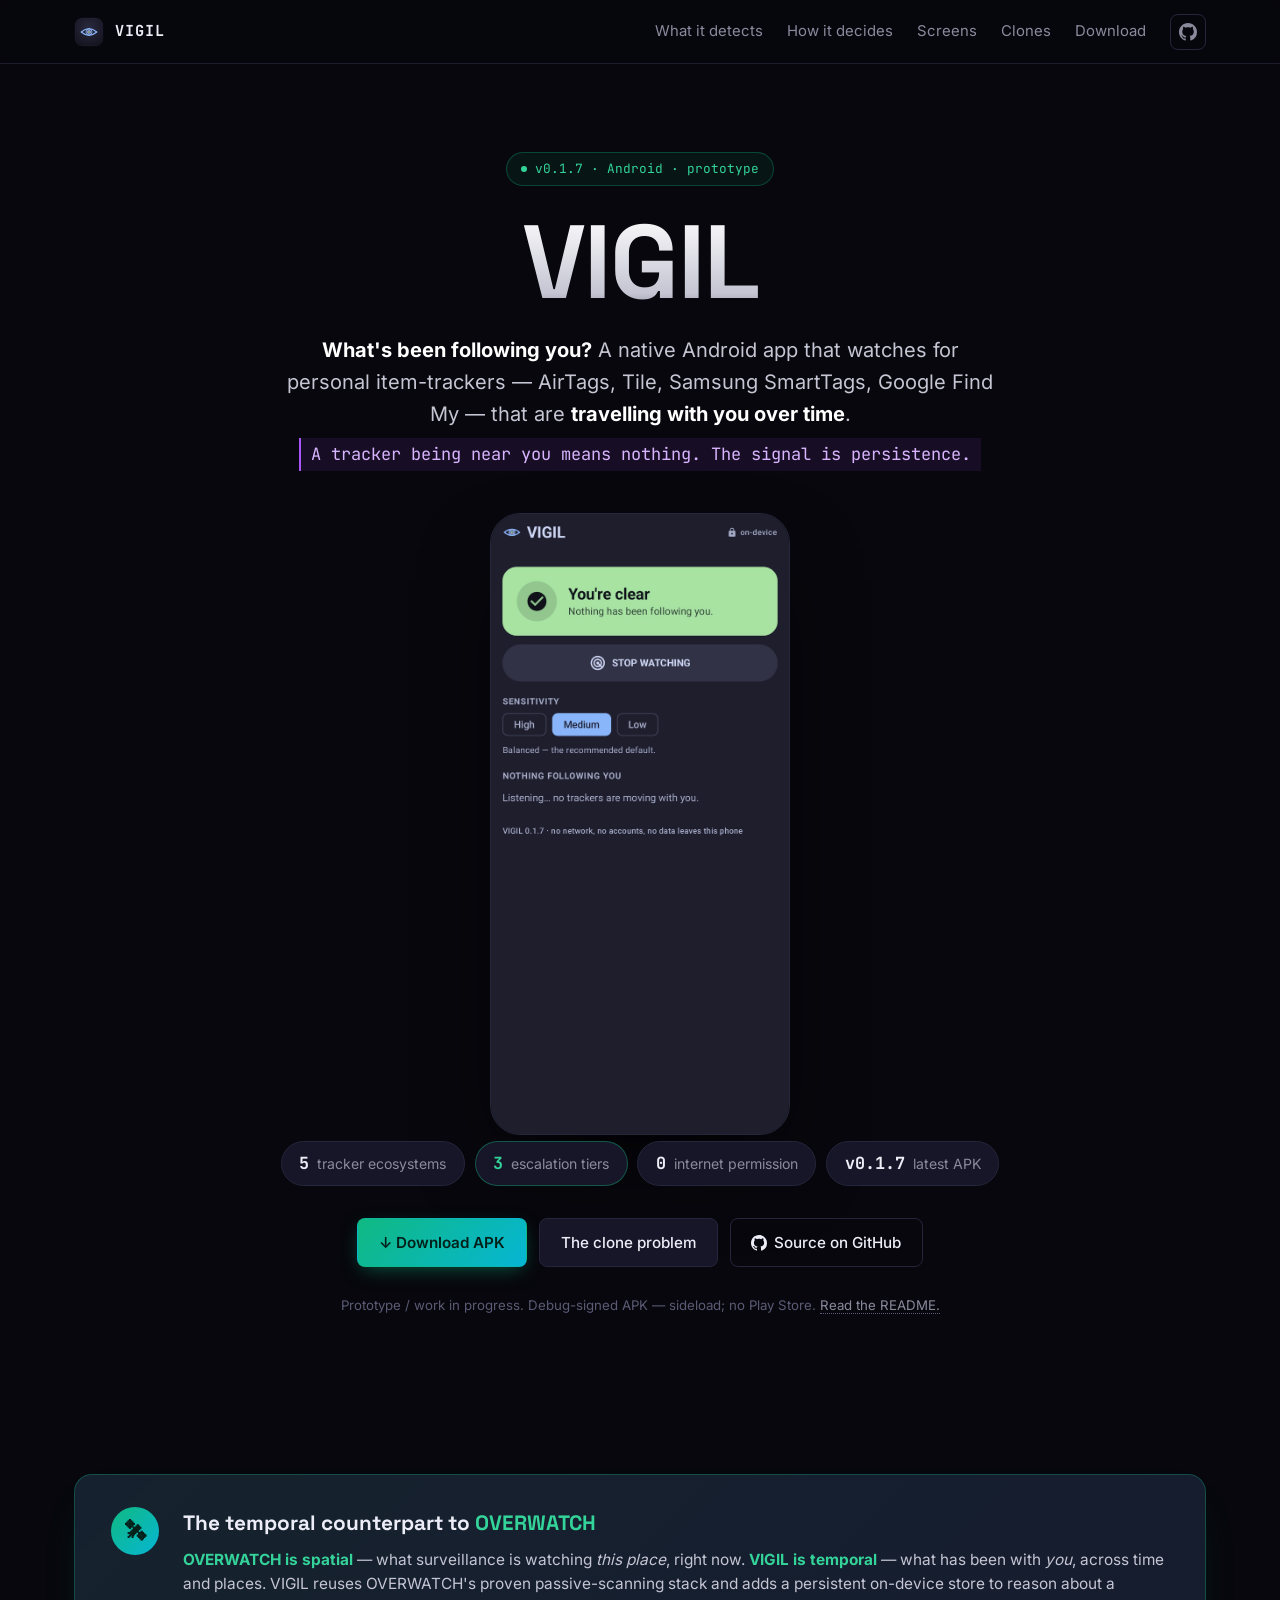
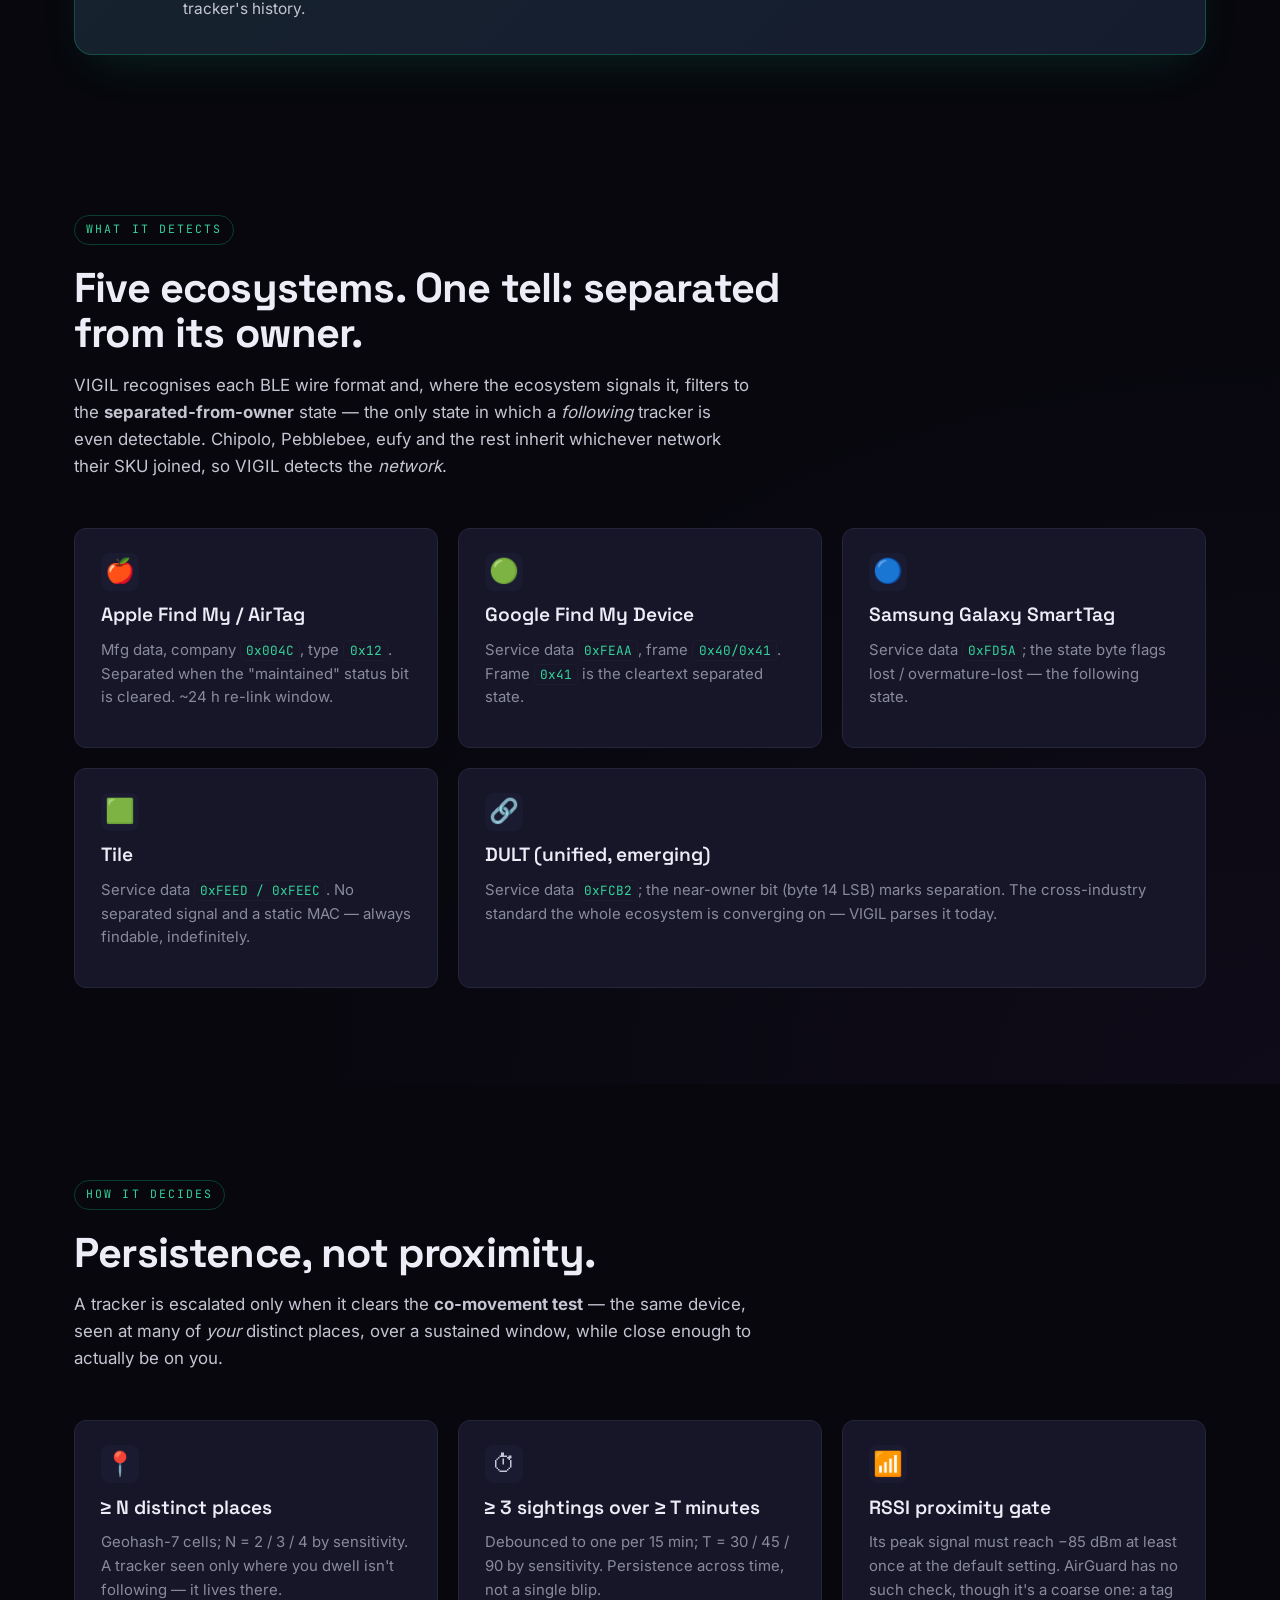
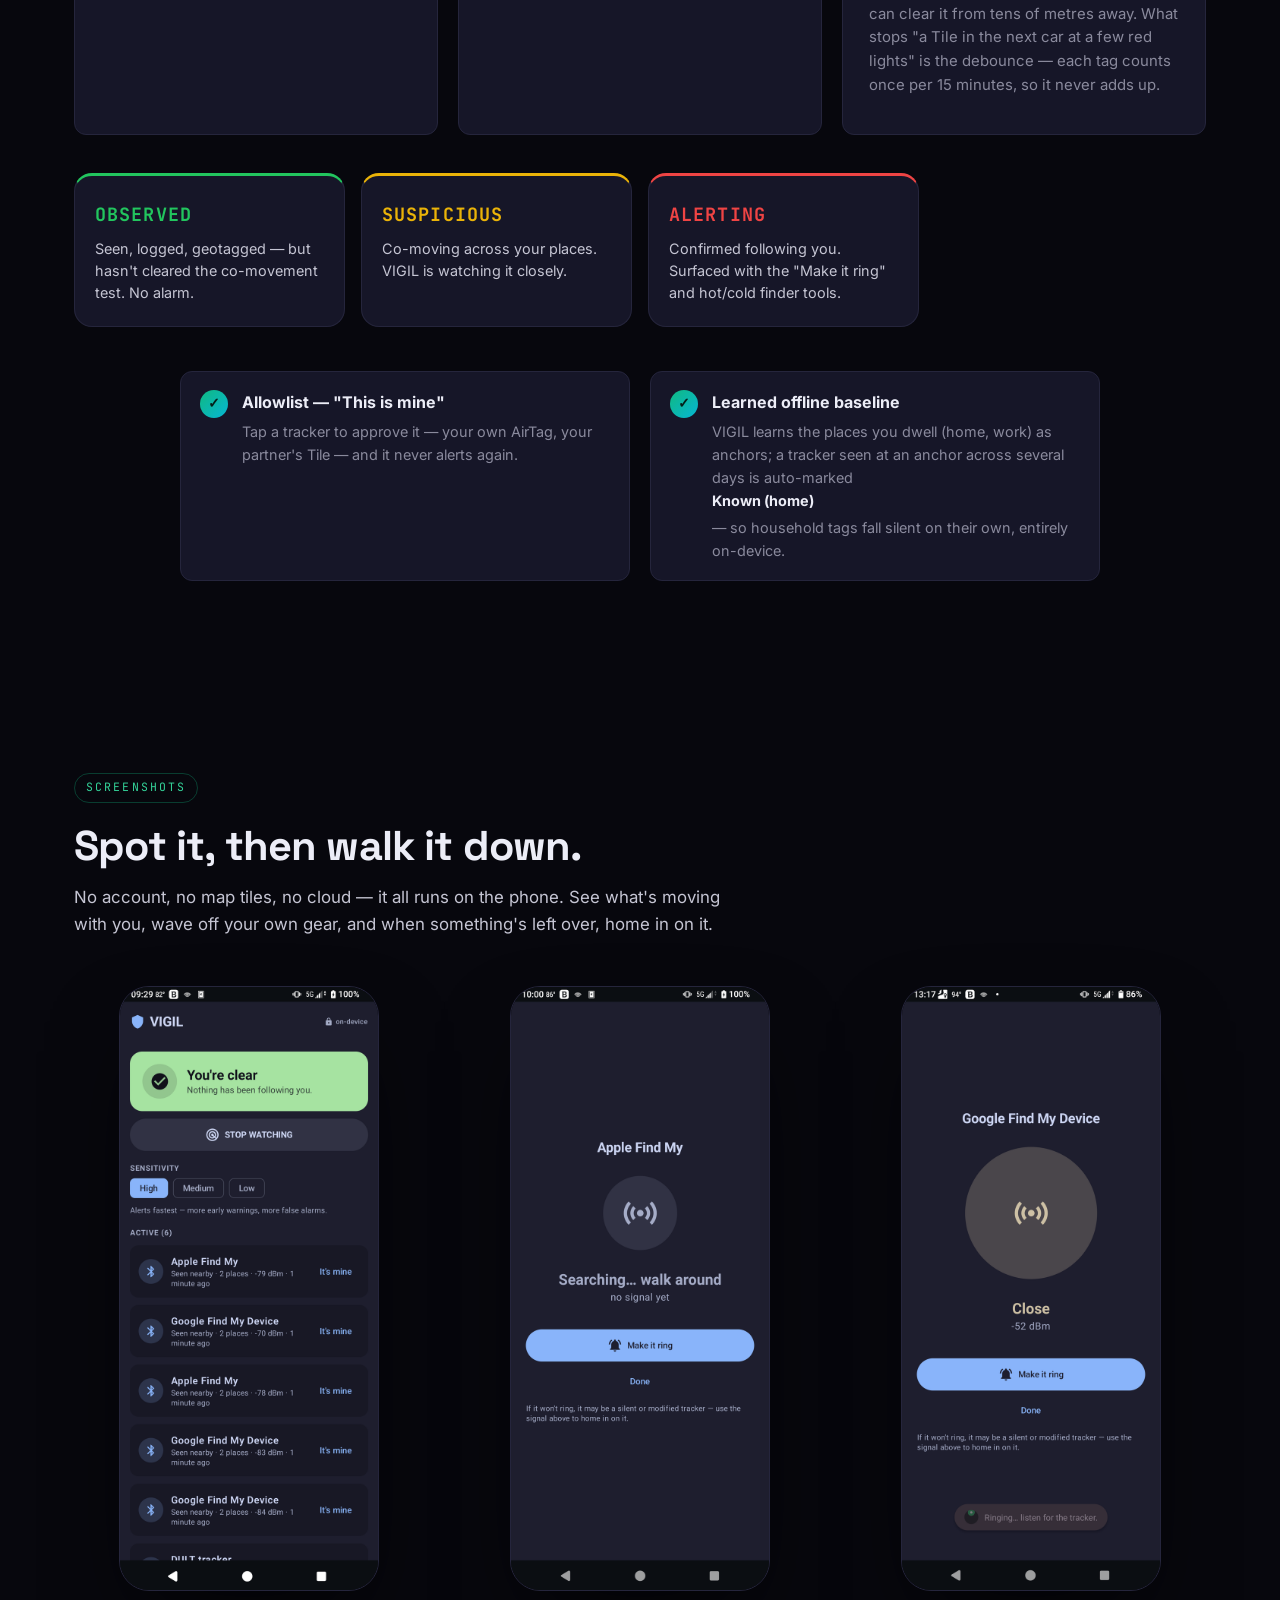
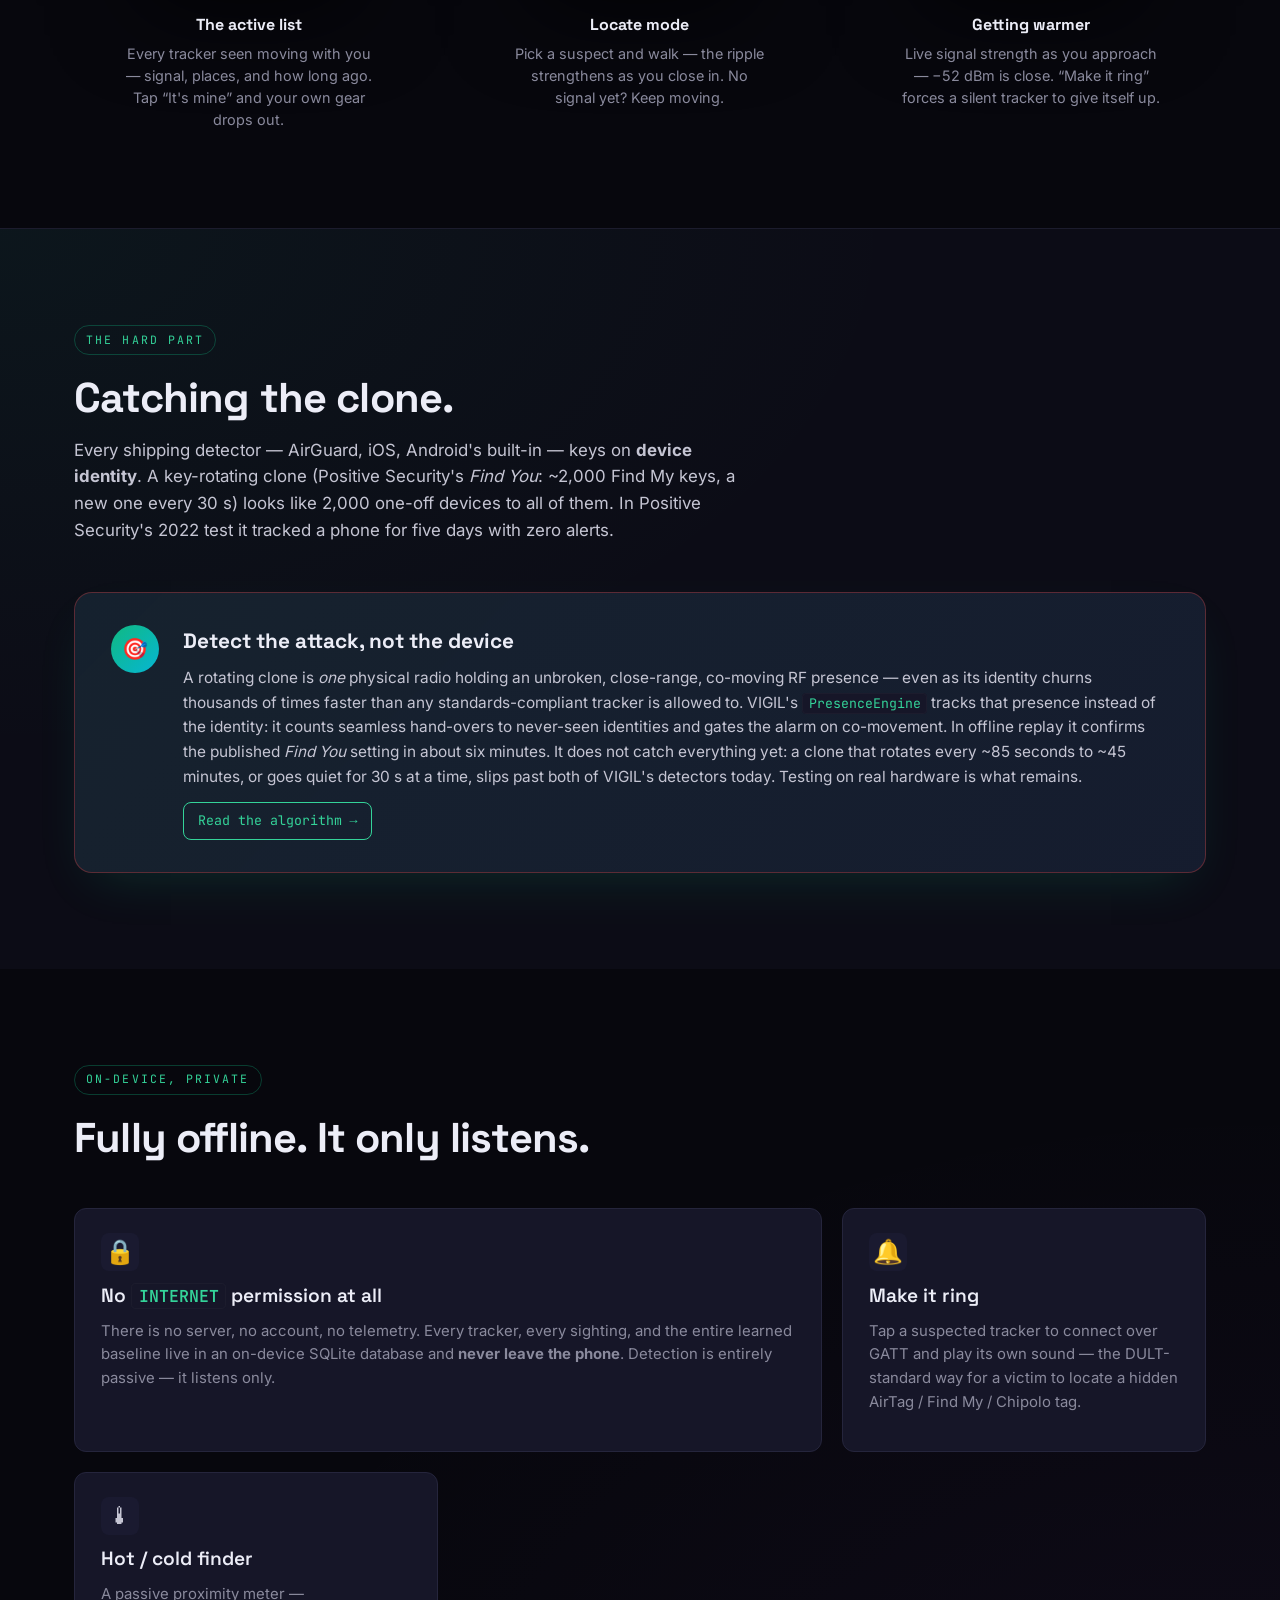
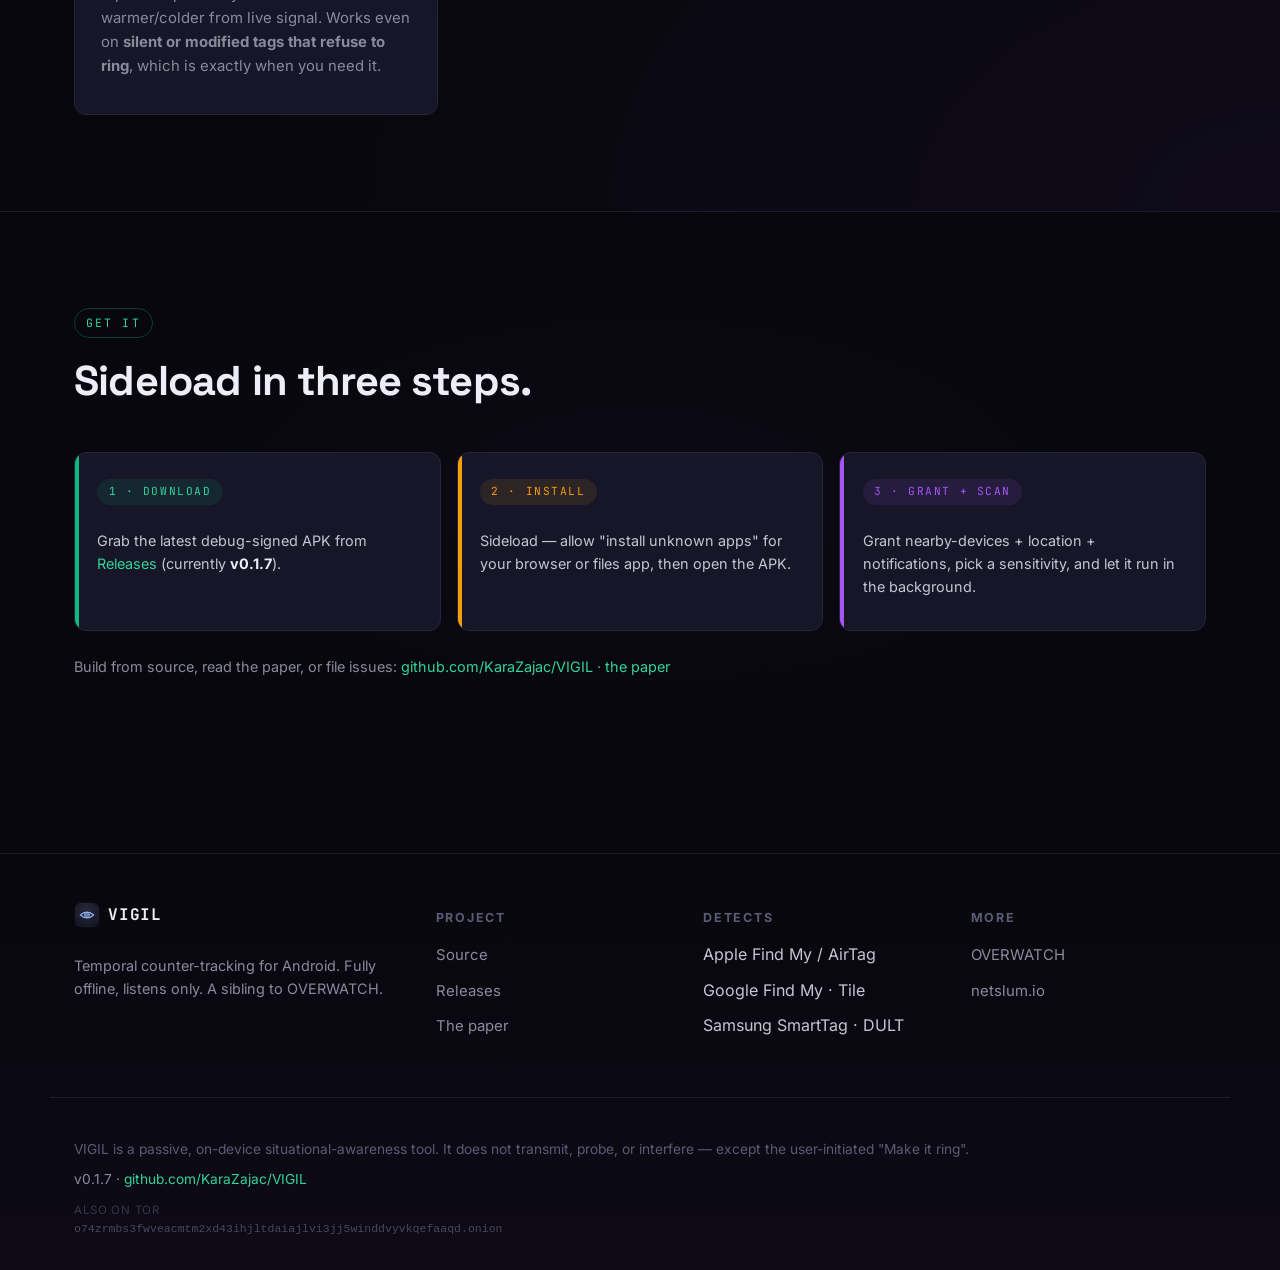
==== docs/index.html @ 88a25e4f "docs: stop overselling the RSSI gate; date and source the cited tests A deck audit from the Presenta" ====
<!DOCTYPE html>
<html lang="en">
<head>
<meta charset="UTF-8">
<meta name="viewport" content="width=device-width, initial-scale=1.0">
<title>VIGIL — what's been following you?</title>
<meta name="description" content="A native Android app that watches for personal item-trackers — AirTags, Tile, Samsung SmartTags, Google Find My — travelling with you over time. Fully offline, no INTERNET permission. The temporal counterpart to OVERWATCH.">
<meta property="og:title" content="VIGIL — what's been following you?">
<meta property="og:description" content="Android app that flags AirTags, Tile, SmartTags & Find My trackers travelling WITH you over time — even rotating-key clones. Fully offline, listens only.">
<meta property="og:type" content="website">
<meta property="og:url" content="https://vigil.netslum.io/">
<meta property="og:image" content="https://vigil.netslum.io/og.png">
<meta property="og:image:width" content="1200">
<meta property="og:image:height" content="630">
<meta name="twitter:card" content="summary_large_image">
<meta name="twitter:image" content="https://vigil.netslum.io/og.png">
<meta name="theme-color" content="#07070d">
<link rel="icon" type="image/svg+xml" href="logo.svg">


<link rel="stylesheet" href="style.css?v=2">
</head>
<body>

<div class="bg-mesh" aria-hidden="true">
  <div class="mesh-blob mesh-blob-1"></div>
  <div class="mesh-blob mesh-blob-2"></div>
  <div class="mesh-blob mesh-blob-3"></div>
</div>

<nav class="nav">
  <div class="container nav-inner">
    <a class="nav-brand" href="#">
      <img class="nav-logo" src="logo.svg" width="30" height="30" alt="" aria-hidden="true">
      VIGIL
    </a>
    <div class="nav-links">
      <a href="#detects">What it detects</a>
      <a href="#decides">How it decides</a>
      <a href="#screens">Screens</a>
      <a href="#clones">Clones</a>
      <a href="#download">Download</a>
      <a class="nav-github" href="https://github.com/KaraZajac/VIGIL" aria-label="GitHub">
        <svg height="18" viewBox="0 0 16 16" width="18" fill="currentColor" aria-hidden="true">
          <path d="M8 0C3.58 0 0 3.58 0 8c0 3.54 2.29 6.53 5.47 7.59.4.07.55-.17.55-.38 0-.19-.01-.82-.01-1.49-2.01.37-2.53-.49-2.69-.94-.09-.23-.48-.94-.82-1.13-.28-.15-.68-.52-.01-.53.63-.01 1.08.58 1.23.82.72 1.21 1.87.87 2.33.66.07-.52.28-.87.51-1.07-1.78-.2-3.64-.89-3.64-3.95 0-.87.31-1.59.82-2.15-.08-.2-.36-1.02.08-2.12 0 0 .67-.21 2.2.82.64-.18 1.32-.27 2-.27.68 0 1.36.09 2 .27 1.53-1.04 2.2-.82 2.2-.82.44 1.1.16 1.92.08 2.12.51.56.82 1.27.82 2.15 0 3.07-1.87 3.75-3.65 3.95.29.25.54.73.54 1.48 0 1.07-.01 1.93-.01 2.2 0 .21.15.46.55.38A8.013 8.013 0 0 0 16 8c0-4.42-3.58-8-8-8z"/>
        </svg>
      </a>
    </div>
  </div>
</nav>

<!-- ──────────────── HERO ──────────────── -->
<header class="hero">
  <div class="container hero-inner">
    <div class="hero-eyebrow">
      <span class="dot dot-pulse"></span>
      v0.1.7 · Android · prototype
    </div>
    <h1 class="hero-title">
      <span class="display-wordmark">VIGIL</span>
    </h1>
    <p class="hero-tag">
      <strong>What's been following you?</strong> A native Android app that
      watches for personal item-trackers — AirTags, Tile, Samsung SmartTags,
      Google Find My — that are <strong>travelling with you over time</strong>.
      <span class="hero-tag-pop">A tracker being near you means nothing. The signal is persistence.</span>
    </p>

    <div class="phone-hero">
      <img class="phone" src="img/vigil-main.png?v=2" width="1096" height="2280"
        alt="VIGIL main screen: a green &quot;You're clear — nothing has been following you&quot; card, a Stop Watching button, and a High/Medium/Low sensitivity selector." loading="eager">
    </div>

    <div class="stats-row" id="stats-row">
      <div class="stat-chip"><span class="num" data-target="5">0</span><span>tracker ecosystems</span></div>
      <div class="stat-chip stat-vfy"><span class="num" data-target="3">0</span><span>escalation tiers</span></div>
      <div class="stat-chip"><span class="num" data-target="0">0</span><span>internet permission</span></div>
      <div class="stat-chip"><span class="num">v0.1.7</span><span>latest APK</span></div>
    </div>

    <div class="cta-row">
      <a class="btn btn-primary" href="https://github.com/KaraZajac/VIGIL/releases/latest">
        ↓ Download APK
      </a>
      <a class="btn" href="#clones">The clone problem</a>
      <a class="btn btn-ghost" href="https://github.com/KaraZajac/VIGIL">
        <svg height="16" viewBox="0 0 16 16" width="16" fill="currentColor"><path d="M8 0C3.58 0 0 3.58 0 8c0 3.54 2.29 6.53 5.47 7.59.4.07.55-.17.55-.38 0-.19-.01-.82-.01-1.49-2.01.37-2.53-.49-2.69-.94-.09-.23-.48-.94-.82-1.13-.28-.15-.68-.52-.01-.53.63-.01 1.08.58 1.23.82.72 1.21 1.87.87 2.33.66.07-.52.28-.87.51-1.07-1.78-.2-3.64-.89-3.64-3.95 0-.87.31-1.59.82-2.15-.08-.2-.36-1.02.08-2.12 0 0 .67-.21 2.2.82.64-.18 1.32-.27 2-.27.68 0 1.36.09 2 .27 1.53-1.04 2.2-.82 2.2-.82.44 1.1.16 1.92.08 2.12.51.56.82 1.27.82 2.15 0 3.07-1.87 3.75-3.65 3.95.29.25.54.73.54 1.48 0 1.07-.01 1.93-.01 2.2 0 .21.15.46.55.38A8.013 8.013 0 0 0 16 8c0-4.42-3.58-8-8-8z"/></svg>
        Source on GitHub
      </a>
    </div>

    <p class="hero-warn">Prototype / work in progress. Debug-signed APK — sideload; no Play Store. <a href="https://github.com/KaraZajac/VIGIL">Read the README.</a></p>
  </div>
</header>

<!-- ──────────────── OVERWATCH SIBLING ──────────────── -->
<section class="section section-callout reveal">
  <div class="container">
    <div class="callout">
      <div class="callout-mark">🛰</div>
      <div>
        <h3>The temporal counterpart to <a href="https://overwatch.netslum.io">OVERWATCH</a></h3>
        <p>
          <strong>OVERWATCH is spatial</strong> — what surveillance is watching
          <em>this place</em>, right now. <strong>VIGIL is temporal</strong> —
          what has been with <em>you</em>, across time and places. VIGIL reuses
          OVERWATCH's proven passive-scanning stack and adds a persistent
          on-device store to reason about a tracker's history.
        </p>
      </div>
    </div>
  </div>
</section>

<!-- ──────────────── WHAT IT DETECTS ──────────────── -->
<section id="detects" class="section section-bento reveal">
  <div class="container">
    <div class="section-head">
      <span class="section-tag">what it detects</span>
      <h2>Five ecosystems. One tell: separated from its owner.</h2>
      <p class="lead">VIGIL recognises each BLE wire format and, where the
      ecosystem signals it, filters to the <strong>separated-from-owner</strong>
      state — the only state in which a <em>following</em> tracker is even
      detectable. Chipolo, Pebblebee, eufy and the rest inherit whichever
      network their SKU joined, so VIGIL detects the <em>network</em>.</p>
    </div>

    <div class="bento">
      <article class="bento-card">
        <div class="bento-icon">🍎</div>
        <h3>Apple Find My / AirTag</h3>
        <p>Mfg data, company <code>0x004C</code>, type <code>0x12</code>. Separated when the "maintained" status bit is cleared. ~24 h re-link window.</p>
      </article>
      <article class="bento-card">
        <div class="bento-icon">🟢</div>
        <h3>Google Find My Device</h3>
        <p>Service data <code>0xFEAA</code>, frame <code>0x40/0x41</code>. Frame <code>0x41</code> is the cleartext separated state.</p>
      </article>
      <article class="bento-card">
        <div class="bento-icon">🔵</div>
        <h3>Samsung Galaxy SmartTag</h3>
        <p>Service data <code>0xFD5A</code>; the state byte flags lost / overmature-lost — the following state.</p>
      </article>
      <article class="bento-card">
        <div class="bento-icon">🟩</div>
        <h3>Tile</h3>
        <p>Service data <code>0xFEED / 0xFEEC</code>. No separated signal and a static MAC — always findable, indefinitely.</p>
      </article>
      <article class="bento-card bento-lg">
        <div class="bento-icon">🔗</div>
        <h3>DULT (unified, emerging)</h3>
        <p>Service data <code>0xFCB2</code>; the near-owner bit (byte 14 LSB) marks separation. The cross-industry standard the whole ecosystem is converging on — VIGIL parses it today.</p>
      </article>
    </div>
  </div>
</section>

<!-- ──────────────── HOW IT DECIDES ──────────────── -->
<section id="decides" class="section reveal">
  <div class="container">
    <div class="section-head">
      <span class="section-tag">how it decides</span>
      <h2>Persistence, not proximity.</h2>
      <p class="lead">A tracker is escalated only when it clears the
      <strong>co-movement test</strong> — the same device, seen at many of
      <em>your</em> distinct places, over a sustained window, while close enough
      to actually be on you.</p>
    </div>

    <div class="bento">
      <article class="bento-card">
        <div class="bento-icon">📍</div>
        <h3>≥ N distinct places</h3>
        <p>Geohash-7 cells; N = 2 / 3 / 4 by sensitivity. A tracker seen only where you dwell isn't following — it lives there.</p>
      </article>
      <article class="bento-card">
        <div class="bento-icon">⏱</div>
        <h3>≥ 3 sightings over ≥ T minutes</h3>
        <p>Debounced to one per 15 min; T = 30 / 45 / 90 by sensitivity. Persistence across time, not a single blip.</p>
      </article>
      <article class="bento-card">
        <div class="bento-icon">📶</div>
        <h3>RSSI proximity gate</h3>
        <p>Its peak signal must reach −85 dBm at least once at the default setting. AirGuard has no such check, though it's a coarse one: a tag can clear it from tens of metres away. What stops "a Tile in the next car at a few red lights" is the debounce — each tag counts once per 15 minutes, so it never adds up.</p>
      </article>
    </div>

    <div class="tiers" style="margin-top:2.4rem">
      <div class="tier tier-green">
        <div class="tier-name" style="font-size:1.15rem">OBSERVED</div>
        <p>Seen, logged, geotagged — but hasn't cleared the co-movement test. No alarm.</p>
      </div>
      <div class="tier tier-yellow">
        <div class="tier-name" style="font-size:1.15rem">SUSPICIOUS</div>
        <p>Co-moving across your places. VIGIL is watching it closely.</p>
      </div>
      <div class="tier tier-red">
        <div class="tier-name" style="font-size:1.15rem">ALERTING</div>
        <p>Confirmed following you. Surfaced with the "Make it ring" and hot/cold finder tools.</p>
      </div>
    </div>

    <div class="feature-split" style="margin-top:2.8rem">
      <div class="explain-annotations" style="grid-column:1 / -1">
        <div class="annotation">
          <span class="anno-num">✓</span>
          <div>
            <strong>Allowlist — "This is mine"</strong>
            <p>Tap a tracker to approve it — your own AirTag, your partner's Tile — and it never alerts again.</p>
          </div>
        </div>
        <div class="annotation">
          <span class="anno-num">✓</span>
          <div>
            <strong>Learned offline baseline</strong>
            <p>VIGIL learns the places you dwell (home, work) as anchors; a tracker seen at an anchor across several days is auto-marked <strong>Known (home)</strong> — so household tags fall silent on their own, entirely on-device.</p>
          </div>
        </div>
      </div>
    </div>
  </div>
</section>

<!-- ──────────────── SCREENSHOTS ──────────────── -->
<section id="screens" class="section reveal">
  <div class="container">
    <div class="section-head">
      <span class="section-tag">screenshots</span>
      <h2>Spot it, then walk it down.</h2>
      <p class="lead">No account, no map tiles, no cloud — it all runs on the
      phone. See what's moving with you, wave off your own gear, and when
      something's left over, home in on it.</p>
    </div>

    <div class="shots">
      <figure class="shot">
        <img class="phone" src="img/vigil-active.png" width="1096" height="2560"
          alt="VIGIL active list: an ACTIVE (6) list of nearby Apple Find My and Google Find My Device trackers, each showing places seen, signal in dBm, time since last seen, and an It's-mine button." loading="lazy">
        <figcaption><strong>The active list</strong>Every tracker seen moving with you — signal, places, and how long ago. Tap &ldquo;It's mine&rdquo; and your own gear drops out.</figcaption>
      </figure>
      <figure class="shot">
        <img class="phone" src="img/vigil-locate.png" width="1096" height="2560"
          alt="VIGIL locate screen for an Apple Find My tracker: a large pulsing radar icon reading Searching… walk around, no signal yet, with a Make-it-ring button." loading="lazy">
        <figcaption><strong>Locate mode</strong>Pick a suspect and walk — the ripple strengthens as you close in. No signal yet? Keep moving.</figcaption>
      </figure>
      <figure class="shot">
        <img class="phone" src="img/vigil-signal.png" width="1096" height="2560"
          alt="VIGIL locate screen for a Google Find My Device tracker reading Close, minus 52 dBm, with a Make-it-ring button and a Ringing… listen for the tracker toast." loading="lazy">
        <figcaption><strong>Getting warmer</strong>Live signal strength as you approach — &minus;52 dBm is close. &ldquo;Make it ring&rdquo; forces a silent tracker to give itself up.</figcaption>
      </figure>
    </div>
  </div>
</section>

<!-- ──────────────── CLONES ──────────────── -->
<section id="clones" class="section section-feature reveal">
  <div class="container">
    <div class="section-head">
      <span class="section-tag">the hard part</span>
      <h2>Catching the clone.</h2>
      <p class="lead">
        Every shipping detector — AirGuard, iOS, Android's built-in — keys on
        <strong>device identity</strong>. A key-rotating clone (Positive
        Security's <em>Find You</em>: ~2,000 Find My keys, a new one every 30 s)
        looks like 2,000 one-off devices to all of them. In Positive
        Security's 2022 test it tracked a phone for five days with zero
        alerts.
      </p>
    </div>

    <div class="callout" style="border-color:rgba(239,68,68,.32)">
      <div class="callout-mark">🎯</div>
      <div>
        <h3>Detect the attack, not the device</h3>
        <p>
          A rotating clone is <em>one</em> physical radio holding an unbroken,
          close-range, co-moving RF presence — even as its identity churns
          thousands of times faster than any standards-compliant tracker is
          allowed to. VIGIL's <code>PresenceEngine</code> tracks that presence
          instead of the identity: it counts seamless hand-overs to never-seen
          identities and gates the alarm on co-movement. In offline replay it
          confirms the published <em>Find You</em> setting in about six minutes.
          It does not catch everything yet: a clone that rotates every ~85
          seconds to ~45 minutes, or goes quiet for 30 s at a time, slips past
          both of VIGIL's detectors today. Testing on real hardware is what
          remains.
        </p>
        <a href="https://github.com/KaraZajac/VIGIL/blob/main/docs/detection-rotation-clone.md" class="audience-link" style="margin-top:.8rem;display:inline-block">Read the algorithm →</a>
      </div>
    </div>
  </div>
</section>

<!-- ──────────────── FINDING + PRIVACY ──────────────── -->
<section class="section section-bento reveal">
  <div class="container">
    <div class="section-head">
      <span class="section-tag">on-device, private</span>
      <h2>Fully offline. It only listens.</h2>
    </div>

    <div class="bento">
      <article class="bento-card bento-lg">
        <div class="bento-icon">🔒</div>
        <h3>No <code>INTERNET</code> permission at all</h3>
        <p>
          There is no server, no account, no telemetry. Every tracker, every
          sighting, and the entire learned baseline live in an on-device SQLite
          database and <strong>never leave the phone</strong>. Detection is
          entirely passive — it listens only.
        </p>
      </article>
      <article class="bento-card">
        <div class="bento-icon">🔔</div>
        <h3>Make it ring</h3>
        <p>Tap a suspected tracker to connect over GATT and play its own sound — the DULT-standard way for a victim to locate a hidden AirTag / Find My / Chipolo tag.</p>
      </article>
      <article class="bento-card">
        <div class="bento-icon">🌡</div>
        <h3>Hot / cold finder</h3>
        <p>A passive proximity meter — warmer/colder from live signal. Works even on <strong>silent or modified tags that refuse to ring</strong>, which is exactly when you need it.</p>
      </article>
    </div>
  </div>
</section>

<!-- ──────────────── DOWNLOAD ──────────────── -->
<section id="download" class="section section-timeline reveal">
  <div class="container">
    <div class="section-head">
      <span class="section-tag">get it</span>
      <h2>Sideload in three steps.</h2>
    </div>
    <div class="timeline dl-steps" style="grid-template-columns:repeat(3,1fr) !important">
      <div class="tl-col tl-shipped">
        <div class="tl-tag">1 · download</div>
        <ul><li>Grab the latest debug-signed APK from <a href="https://github.com/KaraZajac/VIGIL/releases/latest">Releases</a> (currently <strong>v0.1.7</strong>).</li></ul>
      </div>
      <div class="tl-col tl-active">
        <div class="tl-tag">2 · install</div>
        <ul><li>Sideload — allow "install unknown apps" for your browser or files app, then open the APK.</li></ul>
      </div>
      <div class="tl-col tl-next">
        <div class="tl-tag">3 · grant + scan</div>
        <ul><li>Grant nearby-devices + location + notifications, pick a sensitivity, and let it run in the background.</li></ul>
      </div>
    </div>
    <p class="tl-foot">
      Build from source, read the paper, or file issues:
      <a href="https://github.com/KaraZajac/VIGIL">github.com/KaraZajac/VIGIL</a>
      ·
      <a href="https://github.com/KaraZajac/VIGIL/blob/main/paper/vigil.md">the paper</a>
    </p>
  </div>
</section>

<!-- ──────────────── FOOTER ──────────────── -->
<footer class="footer">
  <div class="container footer-inner">
    <div class="footer-col">
      <div class="footer-brand">
        <img class="nav-logo" src="logo.svg" width="26" height="26" alt="" aria-hidden="true">
        VIGIL
      </div>
      <p class="footer-tag">
        Temporal counter-tracking for Android. Fully offline, listens only.
        A sibling to OVERWATCH.
      </p>
    </div>
    <div class="footer-col">
      <h4>Project</h4>
      <ul>
        <li><a href="https://github.com/KaraZajac/VIGIL">Source</a></li>
        <li><a href="https://github.com/KaraZajac/VIGIL/releases">Releases</a></li>
        <li><a href="https://github.com/KaraZajac/VIGIL/blob/main/paper/vigil.md">The paper</a></li>
      </ul>
    </div>
    <div class="footer-col">
      <h4>Detects</h4>
      <ul>
        <li>Apple Find My / AirTag</li>
        <li>Google Find My · Tile</li>
        <li>Samsung SmartTag · DULT</li>
      </ul>
    </div>
    <div class="footer-col">
      <h4>More</h4>
      <ul>
        <li><a href="https://overwatch.netslum.io">OVERWATCH</a></li>
        <li><a href="https://netslum.io">netslum.io</a></li>
      </ul>
    </div>
  </div>
  <div class="container footer-bottom">
    <p>
      VIGIL is a passive, on-device situational-awareness tool. It does not
      transmit, probe, or interfere — except the user-initiated "Make it ring".
    </p>
    <p class="footer-meta">
      v0.1.7 · <a href="https://github.com/KaraZajac/VIGIL">github.com/KaraZajac/VIGIL</a>
    </p>
    <div class="onion-line">
      <span class="onion-label">Also on Tor</span>
      <a href="http://o74zrmbs3fwveacmtm2xd43ihjltdaiajlvi3jj5winddvyvkqefaaqd.onion">o74zrmbs3fwveacmtm2xd43ihjltdaiajlvi3jj5winddvyvkqefaaqd.onion</a>
    </div>
  </div>
</footer>

<script src="app.js" defer></script>

</body>
</html>
---- docs/style.css ----
/* self-hosted-fonts: served from this origin, never a third-party CDN.
 * These sites are mirrored as Tor onion services; a Google-hosted webfont
 * would leave the network through an exit node on every page load. Variable
 * fonts, so one file per subset covers every weight — one request, not five.
 * Inter / JetBrains Mono / Space Grotesk are OFL-1.1; see fonts/OFL.txt.
 */

@font-face {
  font-family: 'Inter';
  font-style: normal;
  font-weight: 100 900;
  font-display: swap;
  src: url('fonts/inter-latin.woff2') format('woff2');
  unicode-range: U+0000-00FF, U+0131, U+0152-0153, U+02BB-02BC, U+02C6, U+02DA, U+02DC, U+0304, U+0308, U+0329, U+2000-206F, U+20AC, U+2122, U+2191, U+2193, U+2212, U+2215, U+FEFF, U+FFFD;
}

@font-face {
  font-family: 'Inter';
  font-style: normal;
  font-weight: 100 900;
  font-display: swap;
  src: url('fonts/inter-latin-ext.woff2') format('woff2');
  unicode-range: U+0100-02BA, U+02BD-02C5, U+02C7-02CC, U+02CE-02D7, U+02DD-02FF, U+0304, U+0308, U+0329, U+1D00-1DBF, U+1E00-1E9F, U+1EF2-1EFF, U+2020, U+20A0-20AB, U+20AD-20C0, U+2113, U+2C60-2C7F, U+A720-A7FF;
}

@font-face {
  font-family: 'JetBrains Mono';
  font-style: normal;
  font-weight: 100 800;
  font-display: swap;
  src: url('fonts/jetbrains-mono-latin.woff2') format('woff2');
  unicode-range: U+0000-00FF, U+0131, U+0152-0153, U+02BB-02BC, U+02C6, U+02DA, U+02DC, U+0304, U+0308, U+0329, U+2000-206F, U+20AC, U+2122, U+2191, U+2193, U+2212, U+2215, U+FEFF, U+FFFD;
}

@font-face {
  font-family: 'JetBrains Mono';
  font-style: normal;
  font-weight: 100 800;
  font-display: swap;
  src: url('fonts/jetbrains-mono-latin-ext.woff2') format('woff2');
  unicode-range: U+0100-02BA, U+02BD-02C5, U+02C7-02CC, U+02CE-02D7, U+02DD-02FF, U+0304, U+0308, U+0329, U+1D00-1DBF, U+1E00-1E9F, U+1EF2-1EFF, U+2020, U+20A0-20AB, U+20AD-20C0, U+2113, U+2C60-2C7F, U+A720-A7FF;
}

@font-face {
  font-family: 'Space Grotesk';
  font-style: normal;
  font-weight: 300 700;
  font-display: swap;
  src: url('fonts/space-grotesk-latin.woff2') format('woff2');
  unicode-range: U+0000-00FF, U+0131, U+0152-0153, U+02BB-02BC, U+02C6, U+02DA, U+02DC, U+0304, U+0308, U+0329, U+2000-206F, U+20AC, U+2122, U+2191, U+2193, U+2212, U+2215, U+FEFF, U+FFFD;
}

@font-face {
  font-family: 'Space Grotesk';
  font-style: normal;
  font-weight: 300 700;
  font-display: swap;
  src: url('fonts/space-grotesk-latin-ext.woff2') format('woff2');
  unicode-range: U+0100-02BA, U+02BD-02C5, U+02C7-02CC, U+02CE-02D7, U+02DD-02FF, U+0304, U+0308, U+0329, U+1D00-1DBF, U+1E00-1E9F, U+1EF2-1EFF, U+2020, U+20A0-20AB, U+20AD-20C0, U+2113, U+2C60-2C7F, U+A720-A7FF;
}

/* ============================================================
   SKELETONKEY — landing page · marketing-grade redesign · v0.6.0
   palette: deep purple-tinted dark + emerald + KEV-red accents
   fonts:   Inter · JetBrains Mono · Space Grotesk display
   ============================================================ */

* { box-sizing: border-box; }

:root {
  /* surfaces */
  --bg:           #07070d;
  --bg-2:         #0c0c16;
  --bg-3:         #12121f;
  --surface:      #161628;
  --surface-2:    #1a1a30;
  --border:       #25253c;
  --border-soft:  #1c1c2d;

  /* text */
  --text:         #ecedf7;
  --text-soft:    #c5c5d3;
  --text-muted:   #8a8a9d;
  --text-dim:     #5b5b75;

  /* accents */
  --accent:       #10b981;      /* emerald — primary, "ok/safe" */
  --accent-2:     #06b6d4;      /* cyan — primary gradient pair */
  --accent-hot:   #34d399;      /* lighter emerald, hover/glow */
  --warning:      #f59e0b;      /* amber — yellow modules */
  --danger:       #ef4444;      /* red — KEV/active exploit */
  --violet:       #a855f7;      /* violet — threat-intel accent */
  --blue:         #60a5fa;      /* blue — links */

  /* gradients */
  --grad-brand:   linear-gradient(135deg, #10b981 0%, #06b6d4 100%);
  --grad-kev:     linear-gradient(135deg, #ef4444 0%, #f59e0b 100%);
  --grad-bg:      radial-gradient(ellipse at top, rgba(16, 185, 129, 0.06) 0%, transparent 50%),
                  radial-gradient(ellipse at bottom right, rgba(168, 85, 247, 0.05) 0%, transparent 50%);

  /* type */
  --sans:  "Inter", -apple-system, BlinkMacSystemFont, "Segoe UI", "Helvetica Neue", Arial, sans-serif;
  --mono:  "JetBrains Mono", ui-monospace, SFMono-Regular, "SF Mono", Menlo, Consolas, monospace;
  --display: "Space Grotesk", "Inter", -apple-system, sans-serif;

  /* layout */
  --maxw:  1180px;
  --radius: 12px;
  --radius-sm: 8px;
  --radius-lg: 18px;
  --shadow:    0 10px 40px -10px rgba(0, 0, 0, 0.6);
  --shadow-hi: 0 20px 60px -10px rgba(16, 185, 129, 0.15), 0 10px 30px -10px rgba(0, 0, 0, 0.6);
}

html, body {
  margin: 0; padding: 0;
  background: var(--bg);
  color: var(--text-soft);
  font-family: var(--sans);
  font-size: 16px;
  line-height: 1.6;
  -webkit-font-smoothing: antialiased;
  -moz-osx-font-smoothing: grayscale;
  overflow-x: hidden;
}

a { color: var(--accent-hot); text-decoration: none; transition: color .15s ease; }
a:hover { color: #fff; }

code, pre { font-family: var(--mono); font-size: 0.93em; }
:not(pre) > code {
  background: var(--surface);
  border: 1px solid var(--border-soft);
  border-radius: 4px;
  padding: 0.08em 0.42em;
  color: var(--accent-hot);
  font-size: 0.86em;
}

.container {
  max-width: var(--maxw);
  margin: 0 auto;
  padding: 0 1.5rem;
}

/* ============================================================
   ANIMATED GRADIENT MESH BACKGROUND (fixed, behind content)
   ============================================================ */
.bg-mesh {
  position: fixed;
  inset: 0;
  z-index: -1;
  overflow: hidden;
  background:
    var(--grad-bg),
    var(--bg);
}
.mesh-blob {
  position: absolute;
  border-radius: 50%;
  filter: blur(80px);
  opacity: 0.4;
  animation: drift 30s ease-in-out infinite alternate;
}
.mesh-blob-1 {
  width: 580px; height: 580px;
  background: radial-gradient(circle, rgba(16, 185, 129, 0.5), transparent 70%);
  top: -150px; left: -150px;
  animation-duration: 28s;
}
.mesh-blob-2 {
  width: 480px; height: 480px;
  background: radial-gradient(circle, rgba(6, 182, 212, 0.4), transparent 70%);
  top: 200px; right: -120px;
  animation-duration: 34s; animation-delay: -10s;
}
.mesh-blob-3 {
  width: 420px; height: 420px;
  background: radial-gradient(circle, rgba(168, 85, 247, 0.3), transparent 70%);
  top: 700px; left: 40%;
  animation-duration: 40s; animation-delay: -18s;
}
@keyframes drift {
  0%   { transform: translate3d(0, 0, 0)        rotate(0deg);   }
  50%  { transform: translate3d(80px, -40px, 0) rotate(120deg); }
  100% { transform: translate3d(-60px, 80px, 0) rotate(240deg); }
}
@media (prefers-reduced-motion: reduce) {
  .mesh-blob { animation: none; }
}

/* ============================================================
   TOP NAV
   ============================================================ */
.nav {
  position: sticky; top: 0; z-index: 50;
  padding: 0.85rem 0;
  background: rgba(7, 7, 13, 0.72);
  backdrop-filter: blur(14px) saturate(180%);
  -webkit-backdrop-filter: blur(14px) saturate(180%);
  border-bottom: 1px solid var(--border-soft);
}
.nav-inner {
  display: flex;
  align-items: center;
  justify-content: space-between;
}
.nav-brand {
  font-family: var(--mono);
  font-weight: 700;
  font-size: 0.95rem;
  letter-spacing: 0.06em;
  color: var(--text);
  display: inline-flex;
  align-items: center;
  gap: 0.5rem;
}
.nav-brand:hover { color: #fff; }
.nav-mark {
  display: inline-flex;
  align-items: center;
  justify-content: center;
  width: 20px; height: 20px;
  font-size: 1rem;
  background: var(--grad-brand);
  -webkit-background-clip: text;
  background-clip: text;
  color: transparent;
}
.nav-links {
  display: flex;
  align-items: center;
  gap: 1.5rem;
}
.nav-links a {
  font-size: 0.93rem;
  color: var(--text-muted);
  transition: color .15s ease;
}
.nav-links a:hover { color: var(--text); }
.nav-github {
  display: inline-flex;
  align-items: center;
  justify-content: center;
  width: 36px; height: 36px;
  border: 1px solid var(--border);
  border-radius: var(--radius-sm);
  color: var(--text-muted);
}
.nav-github:hover {
  color: var(--text);
  border-color: var(--accent);
}

@media (max-width: 720px) {
  .nav-links a:not(.nav-github) { display: none; }
}

/* ============================================================
   HERO
   ============================================================ */
.hero {
  padding: 5.5rem 0 5rem;
  text-align: center;
  position: relative;
}
.hero-inner { max-width: 880px; margin: 0 auto; }

.hero-eyebrow {
  display: inline-flex;
  align-items: center;
  gap: 0.5rem;
  background: rgba(16, 185, 129, 0.08);
  border: 1px solid rgba(16, 185, 129, 0.3);
  color: var(--accent-hot);
  font-family: var(--mono);
  font-size: 0.8rem;
  padding: 0.35rem 0.9rem;
  border-radius: 999px;
  margin-bottom: 1.5rem;
}
.dot {
  display: inline-block;
  width: 6px; height: 6px;
  border-radius: 50%;
  background: var(--accent-hot);
}
.dot-pulse { box-shadow: 0 0 0 0 rgba(16, 185, 129, 0.7); animation: pulse 2s infinite; }
@keyframes pulse {
  0%   { box-shadow: 0 0 0 0 rgba(16, 185, 129, 0.6); }
  70%  { box-shadow: 0 0 0 10px rgba(16, 185, 129, 0); }
  100% { box-shadow: 0 0 0 0 rgba(16, 185, 129, 0); }
}

.hero-title {
  margin: 0 0 1.25rem;
  font-weight: 800;
  letter-spacing: -0.04em;
  line-height: 1;
}
.display-wordmark {
  font-family: var(--display);
  font-size: clamp(3rem, 11vw, 6.5rem);
  background: linear-gradient(180deg, #fff 0%, #c5c5d3 80%, #8a8a9d 100%);
  -webkit-background-clip: text;
  background-clip: text;
  color: transparent;
  display: inline-block;
}

.hero-tag {
  font-size: clamp(1.05rem, 1.6vw, 1.25rem);
  color: var(--text-soft);
  margin: 0 auto 2.25rem;
  max-width: 720px;
}
.hero-tag strong { color: #fff; }
.hero-tag-pop {
  display: inline-block;
  margin-top: 0.5rem;
  padding: 0.2rem 0.6rem;
  background: rgba(168, 85, 247, 0.1);
  border-left: 2px solid var(--violet);
  color: #d8b4fe;
  font-family: var(--mono);
  font-size: 0.85em;
}

.install-block {
  background: linear-gradient(180deg, rgba(22, 22, 40, 0.95) 0%, rgba(18, 18, 31, 0.95) 100%);
  border: 1px solid var(--border);
  border-radius: var(--radius);
  margin: 0 auto 1.75rem;
  max-width: 760px;
  text-align: left;
  position: relative;
  box-shadow: var(--shadow);
  overflow: hidden;
}
.install-bar {
  display: flex;
  align-items: center;
  gap: 0.75rem;
  padding: 0.55rem 0.9rem;
  background: rgba(0, 0, 0, 0.3);
  border-bottom: 1px solid var(--border);
}
.install-dots { display: inline-flex; gap: 0.4rem; }
.install-dots i {
  width: 11px; height: 11px;
  border-radius: 50%;
  background: var(--surface-2);
  display: block;
}
.install-dots i:nth-child(1) { background: #ff5f57; }
.install-dots i:nth-child(2) { background: #febc2e; }
.install-dots i:nth-child(3) { background: #28c840; }
.install-title {
  flex: 1; text-align: center;
  font-family: var(--mono); font-size: 0.78rem;
  color: var(--text-dim); letter-spacing: 0.04em;
}
.install-block pre {
  margin: 0;
  padding: 1rem 1.2rem;
  color: var(--text);
  white-space: pre-wrap;
  word-break: break-all;
  font-size: 0.92rem;
  min-height: 2.5rem;
}
.install-block .prompt { color: var(--accent-hot); user-select: none; }
.cursor { color: var(--accent-hot); animation: blink 1s steps(2) infinite; }
@keyframes blink { 50% { opacity: 0; } }
.install-block .copy {
  position: absolute; top: 0.5rem; right: 0.6rem;
  background: rgba(0, 0, 0, 0.4);
  border: 1px solid var(--border);
  color: var(--text-muted);
  font-family: var(--mono);
  font-size: 0.72rem; padding: 0.25rem 0.55rem;
  border-radius: 4px;
  cursor: pointer;
  transition: all .15s ease;
}
.install-block .copy:hover { color: var(--accent-hot); border-color: var(--accent); }
.install-block .copy.copied { color: var(--accent-hot); border-color: var(--accent); }

.stats-row {
  display: flex; flex-wrap: wrap;
  gap: 0.6rem; justify-content: center;
  margin: 0 0 2rem;
}
.stat-chip {
  display: inline-flex;
  align-items: baseline;
  gap: 0.5rem;
  background: var(--surface);
  border: 1px solid var(--border);
  border-radius: 999px;
  padding: 0.5rem 1.1rem;
  font-size: 0.88rem;
  color: var(--text-muted);
}
.stat-chip .num {
  font-family: var(--mono);
  font-weight: 700;
  color: var(--text);
  font-size: 1.05rem;
  font-variant-numeric: tabular-nums;
}
.stat-chip.stat-kev { border-color: rgba(239, 68, 68, 0.3); }
.stat-chip.stat-kev .num { color: var(--danger); }
.stat-chip.stat-vfy { border-color: rgba(16, 185, 129, 0.4); }
.stat-chip.stat-vfy .num { color: var(--accent-hot); }

.cta-row {
  display: flex; gap: 0.75rem;
  justify-content: center;
  flex-wrap: wrap;
}
.btn {
  display: inline-flex;
  align-items: center;
  gap: 0.4rem;
  padding: 0.7rem 1.3rem;
  border-radius: var(--radius-sm);
  font-family: var(--sans);
  font-size: 0.95rem;
  font-weight: 500;
  border: 1px solid var(--border);
  color: var(--text);
  background: var(--surface);
  cursor: pointer;
  transition: all .2s ease;
}
.btn:hover {
  background: var(--surface-2);
  border-color: var(--text-muted);
  color: #fff;
  text-decoration: none;
  transform: translateY(-1px);
}
.btn-primary {
  background: var(--grad-brand);
  border-color: transparent;
  color: #04201a;
  font-weight: 600;
  box-shadow: 0 6px 20px -6px rgba(16, 185, 129, 0.5);
}
.btn-primary:hover {
  filter: brightness(1.1);
  color: #04201a;
  transform: translateY(-1px);
  box-shadow: 0 10px 30px -6px rgba(16, 185, 129, 0.6);
}
.btn-ghost { background: transparent; }
.btn code { background: transparent; border: none; color: inherit; padding: 0; }

.hero-warn {
  margin-top: 1.75rem;
  font-size: 0.83rem;
  color: var(--text-dim);
}
.hero-warn a { color: var(--text-muted); border-bottom: 1px dotted var(--text-dim); }

/* ============================================================
   TRUST STRIP
   ============================================================ */
.trust-strip {
  padding: 2rem 0;
  background: rgba(0, 0, 0, 0.3);
  border-top: 1px solid var(--border-soft);
  border-bottom: 1px solid var(--border-soft);
}
.trust-row {
  display: flex; align-items: center;
  gap: 1.5rem; flex-wrap: wrap;
  justify-content: center;
}
.trust-label {
  font-size: 0.78rem;
  color: var(--text-dim);
  text-transform: uppercase;
  letter-spacing: 0.12em;
  font-weight: 500;
}
.trust-items {
  list-style: none; margin: 0; padding: 0;
  display: flex; flex-wrap: wrap;
  gap: 0.5rem 1.5rem;
}
.trust-items li {
  font-family: var(--mono);
  font-size: 0.83rem;
  color: var(--text-soft);
  letter-spacing: 0.02em;
}

/* ============================================================
   SECTIONS (common)
   ============================================================ */
.section { padding: 6rem 0; position: relative; }
.section-head { margin-bottom: 3rem; max-width: 760px; }
.section-head h2 {
  font-family: var(--display);
  font-size: clamp(1.9rem, 4vw, 2.6rem);
  letter-spacing: -0.02em;
  line-height: 1.1;
  margin: 0.5rem 0 1rem;
  color: var(--text);
  font-weight: 700;
}
.section-head .lead {
  color: var(--text-soft);
  font-size: 1.05rem;
  margin: 0;
  max-width: 680px;
}
.section-tag {
  display: inline-block;
  font-family: var(--mono);
  font-size: 0.72rem;
  text-transform: uppercase;
  letter-spacing: 0.18em;
  color: var(--accent-hot);
  padding: 0.3rem 0.7rem;
  border: 1px solid rgba(16, 185, 129, 0.3);
  border-radius: 999px;
  margin-bottom: 0.75rem;
}

/* scroll reveal */
.reveal {
  opacity: 0;
  transform: translateY(24px);
  transition: opacity .8s ease, transform .8s ease;
}
.reveal.in {
  opacity: 1;
  transform: translateY(0);
}
@media (prefers-reduced-motion: reduce) {
  .reveal { opacity: 1; transform: none; transition: none; }
}

/* ============================================================
   --EXPLAIN SHOWCASE
   ============================================================ */
.section-feature {
  background:
    radial-gradient(ellipse at top left, rgba(16, 185, 129, 0.06), transparent 50%),
    var(--bg-2);
  border-top: 1px solid var(--border-soft);
}
.terminal-shell {
  background: #0a0a14;
  border: 1px solid var(--border);
  border-radius: var(--radius);
  overflow: hidden;
  box-shadow: var(--shadow-hi);
  margin: 0 auto 2.5rem;
  max-width: 920px;
}
.terminal-bar {
  display: flex;
  align-items: center;
  gap: 0.75rem;
  padding: 0.55rem 0.9rem;
  background: rgba(0, 0, 0, 0.5);
  border-bottom: 1px solid var(--border);
}
.terminal-body {
  margin: 0;
  padding: 1.5rem 1.75rem;
  color: var(--text);
  font-family: var(--mono);
  font-size: 0.85rem;
  line-height: 1.55;
  white-space: pre-wrap;
  min-height: 550px;
}
/* color classes that terminal output uses */
.t-header   { color: var(--accent-hot); }
.t-rule     { color: var(--border); }
.t-mod      { color: #fff; font-weight: 700; }
.t-cve      { color: var(--violet); }
.t-summary  { color: var(--text-soft); }
.t-label    { color: var(--text-dim); }
.t-cwe      { color: var(--accent); }
.t-tech     { color: var(--accent-2); }
.t-kev-yes  { color: var(--danger); font-weight: 700; }
.t-vuln     { color: var(--warning); font-weight: 700; }
.t-ok       { color: var(--accent); font-weight: 700; }
.t-i        { color: var(--text-muted); }
.t-plus     { color: var(--accent-hot); }
.t-check    { color: var(--accent); }
.t-dot      { color: var(--text-dim); }

.explain-annotations {
  display: grid;
  grid-template-columns: repeat(2, 1fr);
  gap: 1.25rem;
  max-width: 920px;
  margin: 0 auto;
}
.annotation {
  display: flex;
  gap: 0.85rem;
  background: var(--surface);
  border: 1px solid var(--border);
  border-radius: var(--radius);
  padding: 1.1rem 1.2rem;
  transition: border-color .2s ease, transform .2s ease;
}
.annotation:hover {
  border-color: var(--accent);
  transform: translateY(-2px);
}
.anno-num {
  flex-shrink: 0;
  width: 28px; height: 28px;
  border-radius: 50%;
  background: var(--grad-brand);
  color: #04201a;
  font-weight: 700;
  font-family: var(--mono);
  display: flex; align-items: center; justify-content: center;
  font-size: 0.85rem;
}
.annotation strong { color: var(--text); display: block; margin-bottom: 0.25rem; }
.annotation p { margin: 0; color: var(--text-muted); font-size: 0.9rem; }
@media (max-width: 700px) {
  .explain-annotations { grid-template-columns: 1fr; }
  .terminal-body { font-size: 0.78rem; padding: 1rem 1.1rem; }
}

/* ============================================================
   BENTO GRID
   ============================================================ */
.section-bento {
  background:
    radial-gradient(ellipse at bottom right, rgba(168, 85, 247, 0.05), transparent 60%);
}
.bento {
  display: grid;
  grid-template-columns: repeat(3, 1fr);
  grid-auto-rows: minmax(220px, auto);
  gap: 1.25rem;
}
.bento-card {
  background: var(--surface);
  border: 1px solid var(--border);
  border-radius: var(--radius);
  padding: 1.5rem 1.6rem;
  position: relative;
  overflow: hidden;
  transition: border-color .25s ease, transform .25s ease, box-shadow .25s ease;
}
.bento-card::before {
  content: "";
  position: absolute;
  inset: 0;
  background: linear-gradient(135deg, rgba(16, 185, 129, 0.05), transparent 50%);
  opacity: 0;
  transition: opacity .25s ease;
  pointer-events: none;
}
.bento-card:hover {
  border-color: var(--accent);
  transform: translateY(-3px);
  box-shadow: var(--shadow-hi);
}
.bento-card:hover::before { opacity: 1; }

.bento-lg { grid-column: span 2; }
.bento-icon {
  font-size: 1.5rem;
  margin-bottom: 0.6rem;
  display: inline-block;
  width: 38px; height: 38px;
  border-radius: var(--radius-sm);
  background: var(--surface-2);
  display: flex; align-items: center; justify-content: center;
}
.bento-card h3 {
  font-family: var(--display);
  font-size: 1.2rem;
  margin: 0 0 0.5rem;
  color: var(--text);
  font-weight: 600;
}
.bento-card p {
  color: var(--text-muted);
  font-size: 0.93rem;
  margin: 0 0 0.75rem;
}
.bento-card.bento-kev { border-color: rgba(239, 68, 68, 0.3); }
.bento-card.bento-kev .bento-icon { color: var(--danger); background: rgba(239, 68, 68, 0.1); }
.bento-card.bento-kev:hover { border-color: var(--danger); box-shadow: 0 20px 60px -10px rgba(239, 68, 68, 0.2); }
.bento-card.bento-vfy { border-color: rgba(16, 185, 129, 0.35); }
.bento-card.bento-vfy .bento-icon { color: var(--accent-hot); background: rgba(16, 185, 129, 0.1); font-weight: 800; }
.bento-card.bento-vfy:hover { border-color: var(--accent); box-shadow: 0 20px 60px -10px rgba(16, 185, 129, 0.25); }

.bento-code {
  background: var(--bg-2);
  border: 1px solid var(--border-soft);
  border-radius: var(--radius-sm);
  padding: 0.75rem 0.9rem;
  font-size: 0.78rem;
  color: var(--text-soft);
  margin: 0.75rem 0 0;
  white-space: pre;
  overflow-x: auto;
}

.rule-cov { display: flex; flex-direction: column; gap: 0.5rem; }
.rule-row {
  display: grid;
  grid-template-columns: 60px 1fr 50px;
  align-items: center;
  gap: 0.6rem;
  font-family: var(--mono);
  font-size: 0.78rem;
}
.rule-row span:first-child { color: var(--text-muted); }
.rule-row span:last-child { color: var(--text); text-align: right; }
.rule-bar {
  height: 6px;
  background: var(--bg-2);
  border-radius: 3px;
  overflow: hidden;
  display: block;
}
.rule-bar i {
  display: block;
  height: 100%;
  background: var(--grad-brand);
  border-radius: 3px;
  transition: width 1.2s cubic-bezier(.4, 0, .2, 1);
}

@media (max-width: 920px) {
  .bento { grid-template-columns: repeat(2, 1fr); }
  .bento-lg { grid-column: span 2; }
}
@media (max-width: 620px) {
  .bento { grid-template-columns: 1fr; }
  .bento-lg { grid-column: span 1; }
}

/* ============================================================
   MODULE CORPUS PILLS
   ============================================================ */
.corpus-h {
  font-family: var(--display);
  font-size: 1.15rem;
  margin: 2rem 0 0.5rem;
  display: flex;
  align-items: center;
  gap: 0.6rem;
  font-weight: 600;
  flex-wrap: wrap;
}
.corpus-h-sub {
  font-family: var(--sans);
  font-weight: 400;
  font-size: 0.85rem;
  color: var(--text-muted);
  margin-left: auto;
}
.corpus-dot {
  width: 10px; height: 10px;
  border-radius: 50%;
  display: inline-block;
}
.corpus-dot.green  { background: var(--accent); box-shadow: 0 0 12px var(--accent); }
.corpus-dot.yellow { background: var(--warning); box-shadow: 0 0 12px var(--warning); }

.pills {
  display: flex; flex-wrap: wrap;
  gap: 0.45rem;
  margin: 0.75rem 0 1.5rem;
}
.pill {
  display: inline-flex;
  align-items: center;
  font-family: var(--mono);
  font-size: 0.83rem;
  padding: 0.3rem 0.7rem;
  border-radius: 999px;
  border: 1px solid var(--border);
  background: var(--surface);
  color: var(--text-soft);
  transition: all .15s ease;
}
.pill:hover {
  transform: translateY(-1px);
  border-color: var(--text-muted);
  color: #fff;
}
.pill.green {
  border-color: rgba(16, 185, 129, 0.3);
  color: var(--accent-hot);
  background: rgba(16, 185, 129, 0.05);
}
.pill.green:hover { border-color: var(--accent); }
.pill.yellow {
  border-color: rgba(245, 158, 11, 0.3);
  color: var(--warning);
  background: rgba(245, 158, 11, 0.05);
}
.pill.yellow:hover { border-color: var(--warning); }
.pill.kev {
  background: rgba(239, 68, 68, 0.08);
  border-color: rgba(239, 68, 68, 0.4);
  font-weight: 600;
}
.pill.kev.green { color: var(--accent-hot); }
.pill.kev.yellow { color: var(--warning); }
.pill.kev:hover { border-color: var(--danger); }

.corpus-foot {
  margin-top: 1.5rem;
  font-size: 0.88rem;
  color: var(--text-muted);
}

/* ============================================================
   AUDIENCE
   ============================================================ */
.section-audience {
  background:
    radial-gradient(ellipse at top right, rgba(96, 165, 250, 0.04), transparent 50%);
  border-top: 1px solid var(--border-soft);
}
.audience-grid {
  display: grid;
  grid-template-columns: repeat(2, 1fr);
  gap: 1.25rem;
}
.audience-card {
  background: var(--surface);
  border: 1px solid var(--border);
  border-radius: var(--radius);
  padding: 1.5rem 1.6rem;
  display: flex;
  flex-direction: column;
  transition: all .25s ease;
}
.audience-card:hover {
  transform: translateY(-3px);
  border-color: currentColor;
  box-shadow: var(--shadow);
}
.audience-icon { font-size: 1.5rem; margin-bottom: 0.5rem; }
.audience-card h3 {
  font-family: var(--display);
  font-size: 1.2rem;
  margin: 0 0 0.5rem;
  color: var(--text);
  font-weight: 600;
}
.audience-card p { color: var(--text-muted); font-size: 0.93rem; margin: 0 0 1.25rem; }
.audience-link {
  margin-top: auto;
  align-self: flex-start;
  font-family: var(--mono);
  font-size: 0.83rem;
  padding: 0.45rem 0.85rem;
  border: 1px solid currentColor;
  border-radius: var(--radius-sm);
}
.audience-red    { color: #f87171; }
.audience-red    .audience-link { color: #f87171; }
.audience-blue   { color: #60a5fa; }
.audience-blue   .audience-link { color: #60a5fa; }
.audience-gray   { color: var(--text-muted); }
.audience-gray   .audience-link { color: var(--text-muted); }
.audience-purple { color: var(--violet); }
.audience-purple .audience-link { color: var(--violet); }

@media (max-width: 700px) { .audience-grid { grid-template-columns: 1fr; } }

/* ============================================================
   HONESTY CALLOUT
   ============================================================ */
.section-callout {
  padding: 4rem 0;
}
.callout {
  background:
    linear-gradient(135deg, rgba(16, 185, 129, 0.07), rgba(6, 182, 212, 0.04)),
    var(--surface);
  border: 1px solid rgba(16, 185, 129, 0.3);
  border-radius: var(--radius-lg);
  padding: 2rem 2.25rem;
  display: flex;
  gap: 1.5rem;
  align-items: flex-start;
  box-shadow: 0 20px 50px -20px rgba(16, 185, 129, 0.2);
}
.callout-mark {
  width: 48px; height: 48px;
  border-radius: 50%;
  background: var(--grad-brand);
  color: #04201a;
  font-size: 1.3rem;
  font-weight: 800;
  display: flex; align-items: center; justify-content: center;
  flex-shrink: 0;
}
.callout h3 {
  font-family: var(--display);
  font-size: 1.3rem;
  margin: 0 0 0.5rem;
  color: var(--text);
  font-weight: 700;
}
.callout p {
  color: var(--text-soft);
  margin: 0;
  font-size: 0.96rem;
}
.callout strong { color: var(--accent-hot); }
@media (max-width: 600px) {
  .callout { flex-direction: column; gap: 1rem; padding: 1.5rem; }
}

/* ============================================================
   QUICKSTART TABS
   ============================================================ */
.tabs {
  display: flex; gap: 0.4rem;
  margin: 0 0 1rem;
  border-bottom: 1px solid var(--border);
  flex-wrap: wrap;
}
.tab {
  background: transparent;
  border: none;
  font-family: var(--mono);
  font-size: 0.9rem;
  color: var(--text-muted);
  padding: 0.7rem 1.1rem;
  cursor: pointer;
  border-bottom: 2px solid transparent;
  margin-bottom: -1px;
  transition: all .15s ease;
}
.tab:hover { color: var(--text); }
.tab.active {
  color: var(--accent-hot);
  border-bottom-color: var(--accent);
}
.tab-panel { display: none; }
.tab-panel.active { display: block; }

pre.code {
  background: var(--bg-2);
  border: 1px solid var(--border);
  border-radius: var(--radius);
  padding: 1.1rem 1.3rem;
  overflow-x: auto;
  font-size: 0.88rem;
  line-height: 1.6;
  color: var(--text);
  margin: 0;
}
pre.code .cmt { color: var(--text-dim); font-style: italic; }
pre.code .prompt { color: var(--accent-hot); user-select: none; }

/* ============================================================
   TIMELINE / ROADMAP
   ============================================================ */
.section-timeline {
  background:
    radial-gradient(ellipse at center, rgba(168, 85, 247, 0.03), transparent 60%);
  border-top: 1px solid var(--border-soft);
}
.timeline {
  display: grid;
  grid-template-columns: repeat(3, 1fr);
  gap: 1.25rem;
}
.tl-col {
  background: var(--surface);
  border: 1px solid var(--border);
  border-radius: var(--radius);
  padding: 1.5rem 1.4rem;
  position: relative;
  overflow: hidden;
}
.tl-col::before {
  content: "";
  position: absolute;
  top: 0; left: 0;
  width: 4px; height: 100%;
}
.tl-shipped::before { background: var(--accent); }
.tl-active::before  { background: var(--warning); }
.tl-next::before    { background: var(--violet); }
.tl-tag {
  display: inline-block;
  font-family: var(--mono);
  font-size: 0.7rem;
  text-transform: uppercase;
  letter-spacing: 0.14em;
  padding: 0.25rem 0.7rem;
  border-radius: 999px;
  margin-bottom: 1rem;
}
.tl-shipped .tl-tag { background: rgba(16, 185, 129, 0.1); color: var(--accent-hot); }
.tl-active  .tl-tag { background: rgba(245, 158, 11, 0.1); color: var(--warning); }
.tl-next    .tl-tag { background: rgba(168, 85, 247, 0.1); color: var(--violet); }
.tl-col ul { list-style: none; padding: 0; margin: 0; }
.tl-col li {
  padding: 0.5rem 0;
  font-size: 0.9rem;
  color: var(--text-soft);
  border-bottom: 1px solid var(--border-soft);
}
.tl-col li:last-child { border-bottom: none; }
.tl-col li strong { color: var(--text); }
.tl-foot { margin-top: 1.5rem; color: var(--text-muted); font-size: 0.9rem; }

@media (max-width: 880px) {
  .timeline { grid-template-columns: 1fr; }
}

/* ============================================================
   FOOTER
   ============================================================ */
.footer {
  margin-top: 4rem;
  padding-top: 3rem;
  border-top: 1px solid var(--border-soft);
  background: linear-gradient(180deg, transparent 0%, rgba(168, 85, 247, 0.04) 100%);
}
.footer-inner {
  display: grid;
  grid-template-columns: 1.4fr 1fr 1fr 1fr;
  gap: 2rem;
  padding-bottom: 3rem;
}
.footer-brand {
  font-family: var(--mono);
  font-size: 1rem;
  font-weight: 700;
  letter-spacing: 0.05em;
  color: var(--text);
  display: inline-flex;
  align-items: center;
  gap: 0.5rem;
  margin-bottom: 0.75rem;
}
.footer-tag {
  color: var(--text-muted);
  font-size: 0.9rem;
  max-width: 320px;
}
.footer-col h4 {
  font-size: 0.78rem;
  text-transform: uppercase;
  letter-spacing: 0.14em;
  color: var(--text-dim);
  margin: 0.4rem 0 0.9rem;
}
.footer-col ul { list-style: none; padding: 0; margin: 0; }
.footer-col li { margin-bottom: 0.6rem; }
.footer-col a {
  color: var(--text-muted);
  font-size: 0.93rem;
}
.footer-col a:hover { color: var(--text); }
.footer-bottom {
  border-top: 1px solid var(--border-soft);
  padding: 2rem 1.5rem;
  color: var(--text-dim);
  font-size: 0.86rem;
}
.footer-bottom p { margin: 0.5rem 0; }
.footer-meta { color: var(--text-muted); }

@media (max-width: 800px) {
  .footer-inner { grid-template-columns: 1fr 1fr; }
}
@media (max-width: 500px) {
  .footer-inner { grid-template-columns: 1fr; }
}

/* selection highlight */
::selection { background: rgba(16, 185, 129, 0.3); color: #fff; }

/* ═══════════════════ OVERWATCH additions ═══════════════════ */

.phone {
  display: block; max-width: 100%; height: auto;
  border-radius: 30px;
  border: 1px solid var(--border);
  background: #000;
  box-shadow: 0 40px 90px -25px rgba(0,0,0,.75), 0 0 0 1px rgba(255,255,255,.03) inset;
}
.phone-hero { display: flex; justify-content: center; margin: 2.6rem 0 0.4rem; }
.phone-hero .phone { width: 300px; }

.feature-split {
  display: grid; grid-template-columns: minmax(0, 300px) 1fr;
  gap: 3.2rem; align-items: center; margin-top: 2.6rem;
}
.feature-split .phone-frame { display: flex; justify-content: center; }
.feature-split .phone { width: 285px; }
@media (max-width: 860px) {
  .feature-split { grid-template-columns: 1fr; gap: 2.2rem; justify-items: center; }
  .feature-split .phone-frame { order: -1; }
  .phone-hero .phone, .feature-split .phone { width: 256px; }
}

/* source-color legend dots (inline in annotation text) */
.legend-dot {
  display: inline-block; width: 9px; height: 9px; border-radius: 50%;
  margin: 0 3px 0 6px; vertical-align: middle;
}
.legend-dot.red    { background: #ef4444; box-shadow: 0 0 8px #ef4444; }
.legend-dot.blue   { background: #3b82f6; box-shadow: 0 0 8px #3b82f6; }
.legend-dot.purple { background: #a855f7; box-shadow: 0 0 8px #a855f7; }

/* threat tiers */
.tiers { display: grid; grid-template-columns: repeat(4, 1fr); gap: 1rem; margin-top: 2.2rem; }
@media (max-width: 720px) { .tiers { grid-template-columns: repeat(2, 1fr); } }
.tier {
  background: var(--surface); border: 1px solid var(--border);
  border-top: 3px solid var(--tier-c, var(--accent));
  border-radius: var(--radius-lg); padding: 1.4rem 1.25rem;
}
.tier-range { font-family: var(--mono); font-size: .82rem; color: var(--text-muted); }
.tier-name  { font-family: var(--mono); font-weight: 700; font-size: 1.3rem; letter-spacing: .06em; margin: .1rem 0 .55rem; color: var(--tier-c, var(--accent)); }
.tier p     { font-size: .9rem; color: var(--text-soft); margin: 0; line-height: 1.5; }
.tier-green  { --tier-c: #22c55e; }
.tier-yellow { --tier-c: #eab308; }
.tier-orange { --tier-c: #f97316; }
.tier-red    { --tier-c: #ef4444; }

.bento-card.bento-cam { border-color: rgba(239, 68, 68, .28); }

/* download steps: stack the timeline columns inside the split */
.dl-steps { grid-template-columns: 1fr !important; gap: 1rem; }
.dl-steps .tl-col { margin: 0; }

/* VIGIL: logo mark in nav/footer (img instead of a glyph) */
.nav-logo { display: inline-block; vertical-align: middle; border-radius: 7px; }
.nav-brand .nav-logo { margin-right: 3px; }

/* ============================================================
   SCREENSHOTS GALLERY
   ============================================================ */
.shots {
  display: grid;
  grid-template-columns: repeat(3, 1fr);
  gap: 2.6rem;
  margin-top: 2.8rem;
  align-items: start;
}
.shots .shot { margin: 0; display: flex; flex-direction: column; align-items: center; }
.shots .phone { width: 260px; max-width: 100%; }
.shots figcaption {
  margin-top: 1.4rem;
  max-width: 260px;
  color: var(--text-muted);
  font-size: 0.9rem;
  line-height: 1.55;
  text-align: center;
}
.shots figcaption strong {
  display: block;
  color: var(--text);
  font-family: var(--display);
  font-size: 1rem;
  margin-bottom: 0.3rem;
}
@media (max-width: 820px) {
  .shots { grid-template-columns: 1fr; gap: 3rem; }
  .shots .phone { width: 256px; }
}

/* Tor onion mirror. currentColor + opacity so this inherits each footer's own
   colour rather than needing per-site theme variables. user-select:all lets one
   click grab the whole 56-character address; word-break stops it overflowing on
   a phone. No JS, so it still works at Tor Browser's Safest level. */
.onion-line {
  margin-top: 1.1em;
  font-size: 0.72rem;
  line-height: 1.55;
}
.onion-line .onion-label {
  display: block;
  opacity: 0.55;
  letter-spacing: 0.06em;
  text-transform: uppercase;
}
.onion-line a {
  font-family: ui-monospace, SFMono-Regular, Menlo, Consolas, monospace;
  word-break: break-all;
  -webkit-user-select: all;
  user-select: all;
  color: currentColor;
  opacity: 0.75;
  text-decoration: none;
}
.onion-line a:hover { opacity: 1; text-decoration: underline; }
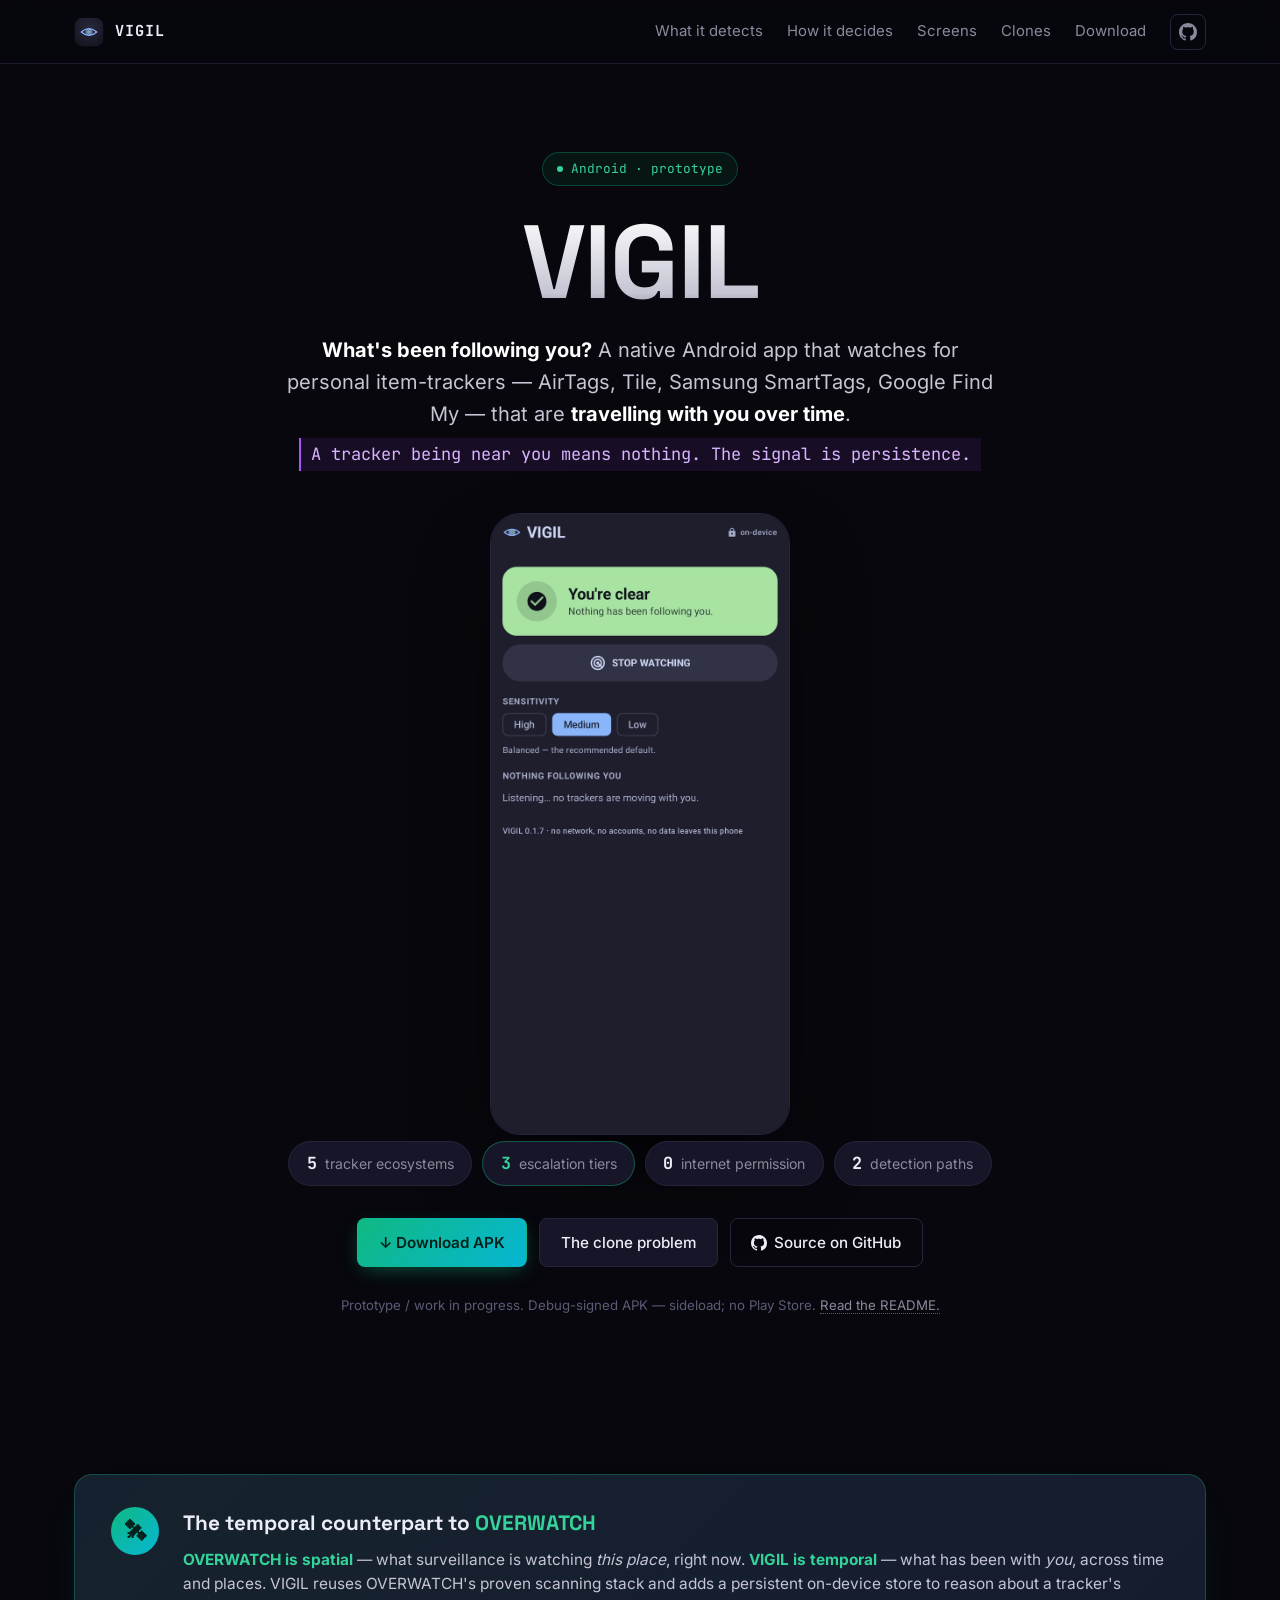
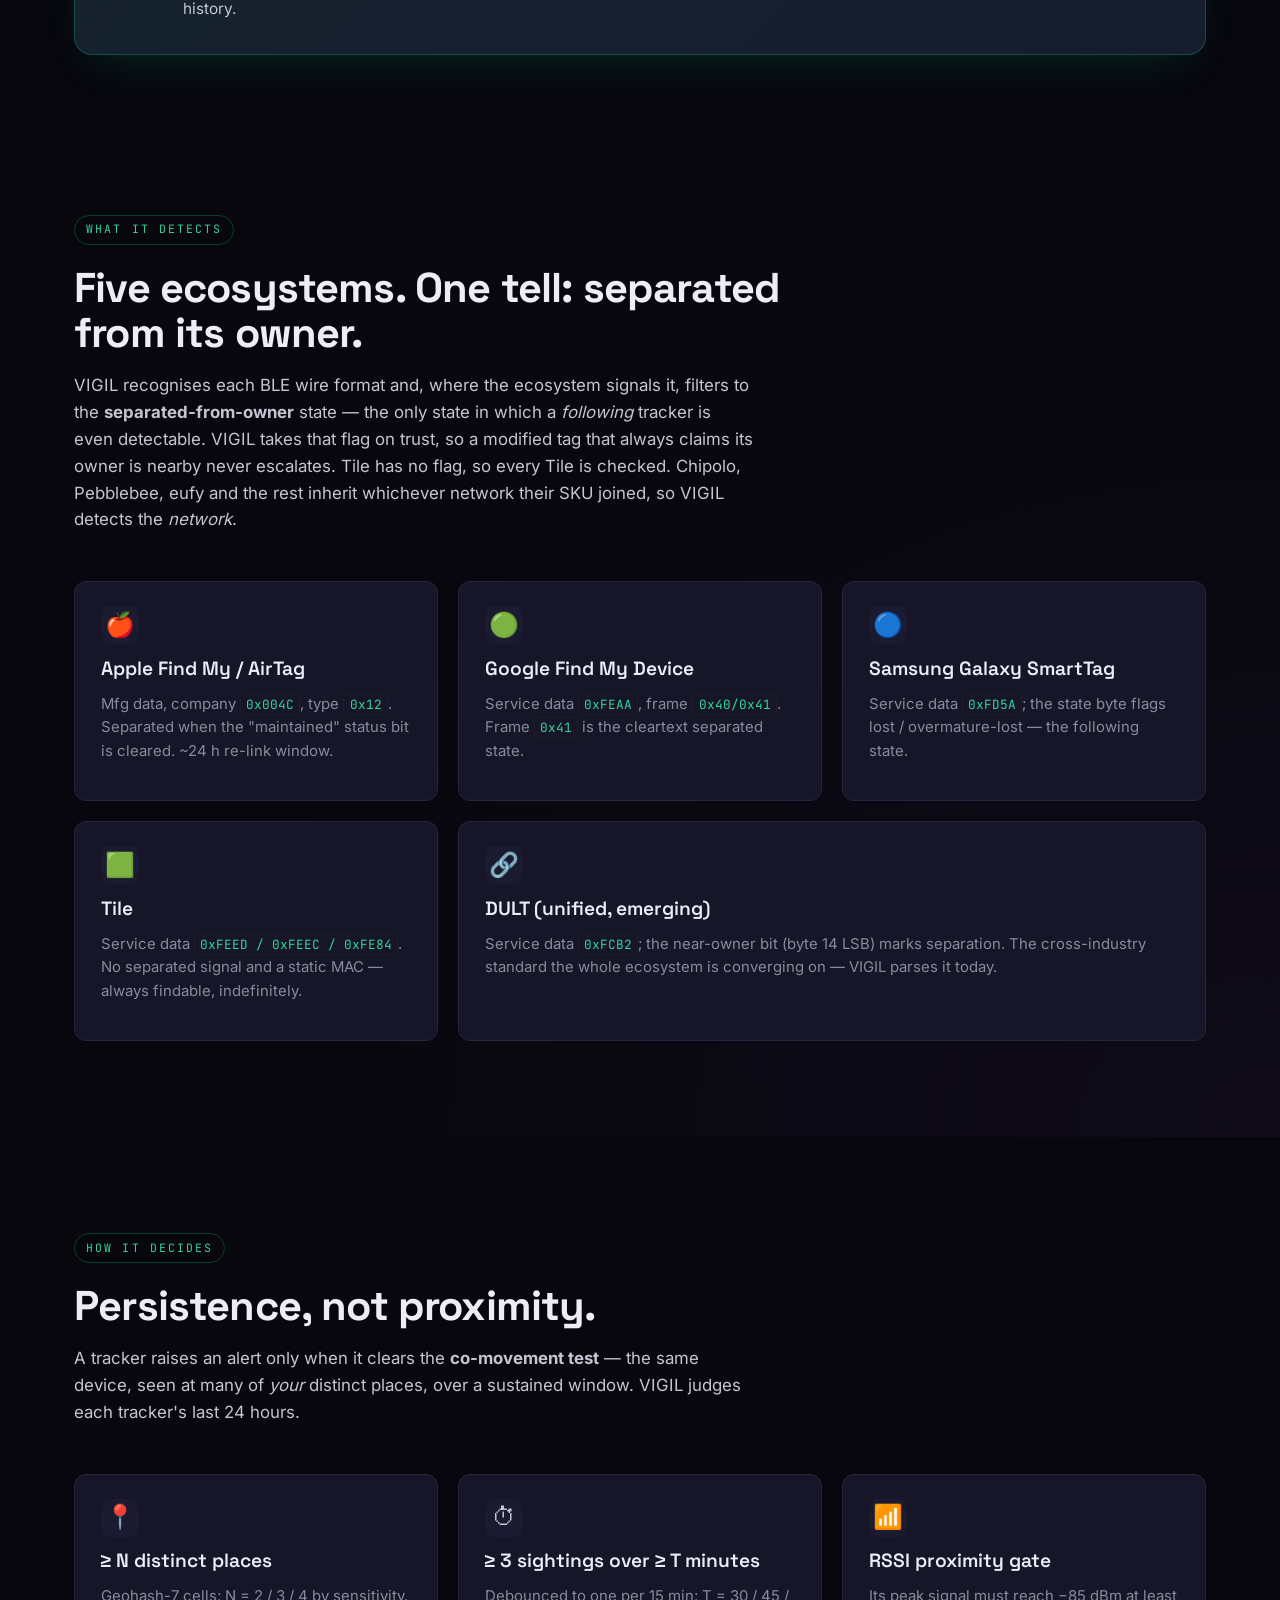
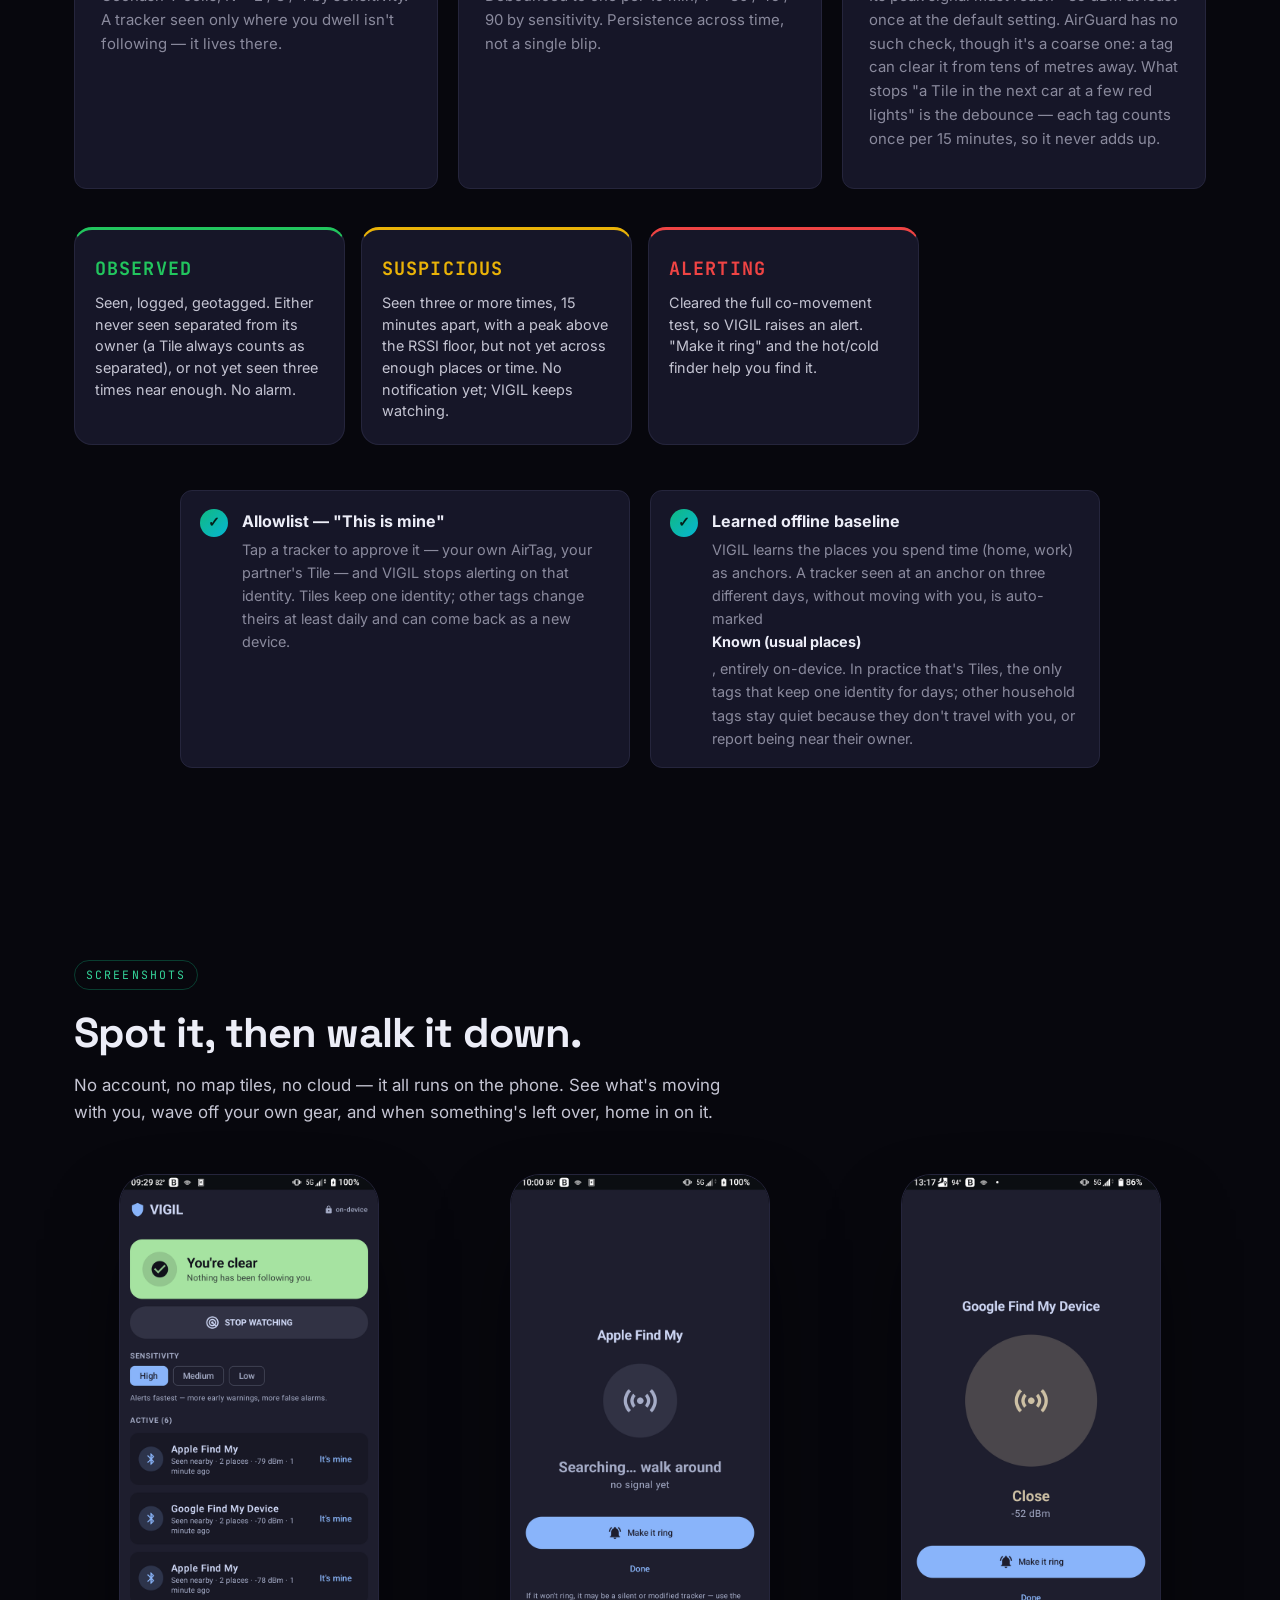
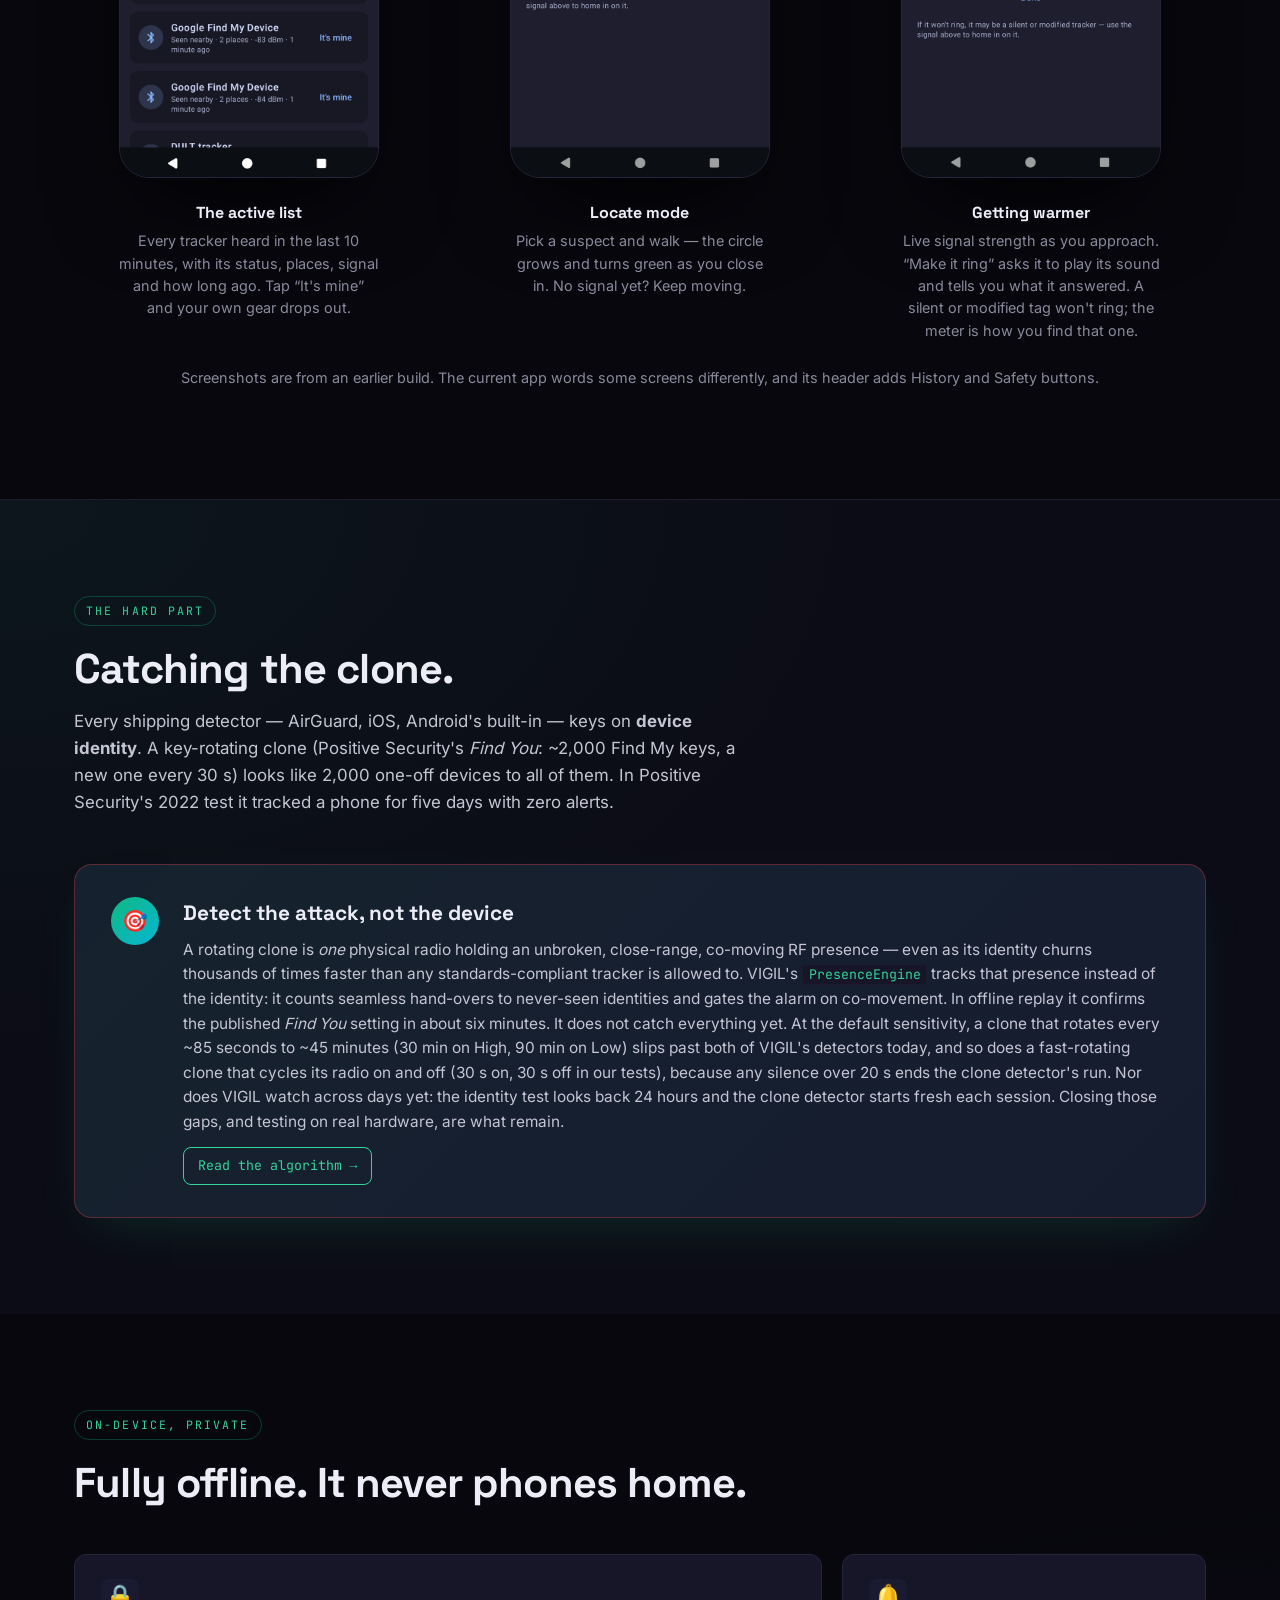
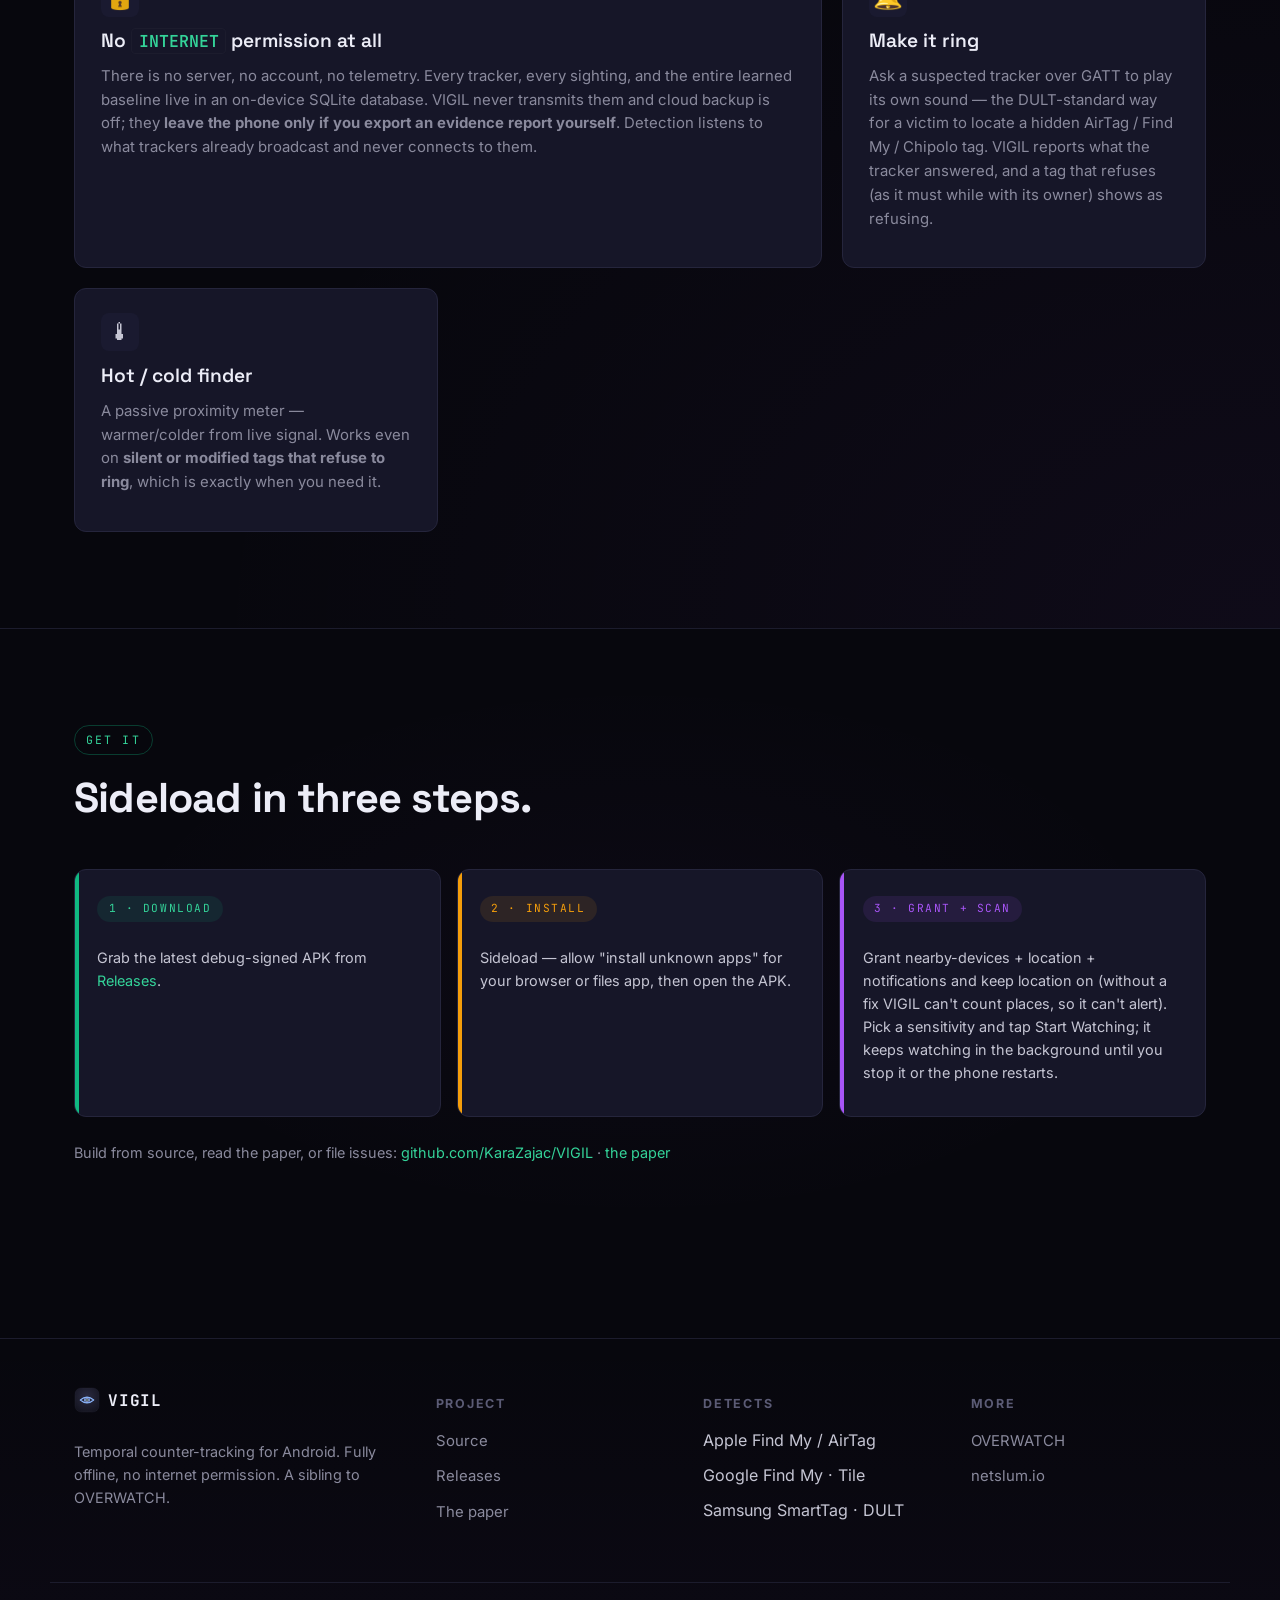
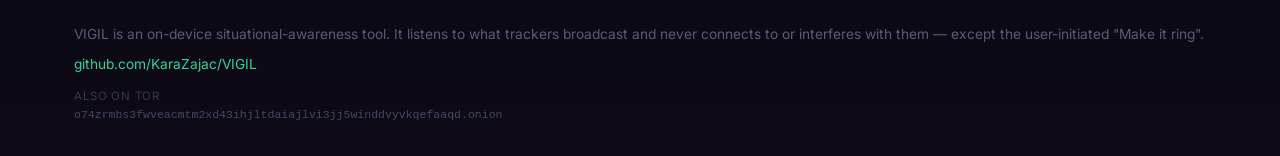
==== commit 4e2f2900: "docs: last accuracy sweep of README, site, paper and design doc Every public claim checked against t" ====
--- a/docs/index.html
+++ b/docs/index.html
@@ -6,7 +6,7 @@
 <title>VIGIL — what's been following you?</title>
 <meta name="description" content="A native Android app that watches for personal item-trackers — AirTags, Tile, Samsung SmartTags, Google Find My — travelling with you over time. Fully offline, no INTERNET permission. The temporal counterpart to OVERWATCH.">
 <meta property="og:title" content="VIGIL — what's been following you?">
-<meta property="og:description" content="Android app that flags AirTags, Tile, SmartTags & Find My trackers travelling WITH you over time — even rotating-key clones. Fully offline, listens only.">
+<meta property="og:description" content="Android app that flags AirTags, Tile, SmartTags & Find My trackers travelling WITH you over time — even fast-rotating key clones. Fully offline, no internet permission.">
 <meta property="og:type" content="website">
 <meta property="og:url" content="https://vigil.netslum.io/">
 <meta property="og:image" content="https://vigil.netslum.io/og.png">
@@ -54,7 +54,7 @@
   <div class="container hero-inner">
     <div class="hero-eyebrow">
       <span class="dot dot-pulse"></span>
-      v0.1.7 · Android · prototype
+      Android · prototype
     </div>
     <h1 class="hero-title">
       <span class="display-wordmark">VIGIL</span>
@@ -68,14 +68,14 @@
 
     <div class="phone-hero">
       <img class="phone" src="img/vigil-main.png?v=2" width="1096" height="2280"
-        alt="VIGIL main screen: a green &quot;You're clear — nothing has been following you&quot; card, a Stop Watching button, and a High/Medium/Low sensitivity selector." loading="eager">
+        alt="VIGIL main screen (earlier build): a green &quot;You're clear — nothing has been following you&quot; card, a Stop Watching button, and a High/Medium/Low sensitivity selector." loading="eager">
     </div>
 
     <div class="stats-row" id="stats-row">
       <div class="stat-chip"><span class="num" data-target="5">0</span><span>tracker ecosystems</span></div>
       <div class="stat-chip stat-vfy"><span class="num" data-target="3">0</span><span>escalation tiers</span></div>
       <div class="stat-chip"><span class="num" data-target="0">0</span><span>internet permission</span></div>
-      <div class="stat-chip"><span class="num">v0.1.7</span><span>latest APK</span></div>
+      <div class="stat-chip"><span class="num" data-target="2">0</span><span>detection paths</span></div>
     </div>
 
     <div class="cta-row">
@@ -104,7 +104,7 @@
           <strong>OVERWATCH is spatial</strong> — what surveillance is watching
           <em>this place</em>, right now. <strong>VIGIL is temporal</strong> —
           what has been with <em>you</em>, across time and places. VIGIL reuses
-          OVERWATCH's proven passive-scanning stack and adds a persistent
+          OVERWATCH's proven scanning stack and adds a persistent
           on-device store to reason about a tracker's history.
         </p>
       </div>
@@ -121,8 +121,11 @@
       <p class="lead">VIGIL recognises each BLE wire format and, where the
       ecosystem signals it, filters to the <strong>separated-from-owner</strong>
       state — the only state in which a <em>following</em> tracker is even
-      detectable. Chipolo, Pebblebee, eufy and the rest inherit whichever
-      network their SKU joined, so VIGIL detects the <em>network</em>.</p>
+      detectable. VIGIL takes that flag on trust, so a modified tag that
+      always claims its owner is nearby never escalates. Tile has no flag, so
+      every Tile is checked. Chipolo, Pebblebee, eufy and the rest inherit
+      whichever network their SKU joined, so VIGIL detects the
+      <em>network</em>.</p>
     </div>
 
     <div class="bento">
@@ -144,7 +147,7 @@
       <article class="bento-card">
         <div class="bento-icon">🟩</div>
         <h3>Tile</h3>
-        <p>Service data <code>0xFEED / 0xFEEC</code>. No separated signal and a static MAC — always findable, indefinitely.</p>
+        <p>Service data <code>0xFEED / 0xFEEC / 0xFE84</code>. No separated signal and a static MAC — always findable, indefinitely.</p>
       </article>
       <article class="bento-card bento-lg">
         <div class="bento-icon">🔗</div>
@@ -161,10 +164,10 @@
     <div class="section-head">
       <span class="section-tag">how it decides</span>
       <h2>Persistence, not proximity.</h2>
-      <p class="lead">A tracker is escalated only when it clears the
+      <p class="lead">A tracker raises an alert only when it clears the
       <strong>co-movement test</strong> — the same device, seen at many of
-      <em>your</em> distinct places, over a sustained window, while close enough
-      to actually be on you.</p>
+      <em>your</em> distinct places, over a sustained window. VIGIL judges each
+      tracker's last 24 hours.</p>
     </div>
 
     <div class="bento">
@@ -188,15 +191,15 @@
     <div class="tiers" style="margin-top:2.4rem">
       <div class="tier tier-green">
         <div class="tier-name" style="font-size:1.15rem">OBSERVED</div>
-        <p>Seen, logged, geotagged — but hasn't cleared the co-movement test. No alarm.</p>
+        <p>Seen, logged, geotagged. Either never seen separated from its owner (a Tile always counts as separated), or not yet seen three times near enough. No alarm.</p>
       </div>
       <div class="tier tier-yellow">
         <div class="tier-name" style="font-size:1.15rem">SUSPICIOUS</div>
-        <p>Co-moving across your places. VIGIL is watching it closely.</p>
+        <p>Seen three or more times, 15 minutes apart, with a peak above the RSSI floor, but not yet across enough places or time. No notification yet; VIGIL keeps watching.</p>
       </div>
       <div class="tier tier-red">
         <div class="tier-name" style="font-size:1.15rem">ALERTING</div>
-        <p>Confirmed following you. Surfaced with the "Make it ring" and hot/cold finder tools.</p>
+        <p>Cleared the full co-movement test, so VIGIL raises an alert. "Make it ring" and the hot/cold finder help you find it.</p>
       </div>
     </div>
 
@@ -206,14 +209,14 @@
           <span class="anno-num">✓</span>
           <div>
             <strong>Allowlist — "This is mine"</strong>
-            <p>Tap a tracker to approve it — your own AirTag, your partner's Tile — and it never alerts again.</p>
+            <p>Tap a tracker to approve it — your own AirTag, your partner's Tile — and VIGIL stops alerting on that identity. Tiles keep one identity; other tags change theirs at least daily and can come back as a new device.</p>
           </div>
         </div>
         <div class="annotation">
           <span class="anno-num">✓</span>
           <div>
             <strong>Learned offline baseline</strong>
-            <p>VIGIL learns the places you dwell (home, work) as anchors; a tracker seen at an anchor across several days is auto-marked <strong>Known (home)</strong> — so household tags fall silent on their own, entirely on-device.</p>
+            <p>VIGIL learns the places you spend time (home, work) as anchors. A tracker seen at an anchor on three different days, without moving with you, is auto-marked <strong>Known (usual places)</strong>, entirely on-device. In practice that's Tiles, the only tags that keep one identity for days; other household tags stay quiet because they don't travel with you, or report being near their owner.</p>
           </div>
         </div>
       </div>
@@ -236,19 +239,20 @@
       <figure class="shot">
         <img class="phone" src="img/vigil-active.png" width="1096" height="2560"
           alt="VIGIL active list: an ACTIVE (6) list of nearby Apple Find My and Google Find My Device trackers, each showing places seen, signal in dBm, time since last seen, and an It's-mine button." loading="lazy">
-        <figcaption><strong>The active list</strong>Every tracker seen moving with you — signal, places, and how long ago. Tap &ldquo;It's mine&rdquo; and your own gear drops out.</figcaption>
+        <figcaption><strong>The active list</strong>Every tracker heard in the last 10 minutes, with its status, places, signal and how long ago. Tap &ldquo;It's mine&rdquo; and your own gear drops out.</figcaption>
       </figure>
       <figure class="shot">
         <img class="phone" src="img/vigil-locate.png" width="1096" height="2560"
-          alt="VIGIL locate screen for an Apple Find My tracker: a large pulsing radar icon reading Searching… walk around, no signal yet, with a Make-it-ring button." loading="lazy">
-        <figcaption><strong>Locate mode</strong>Pick a suspect and walk — the ripple strengthens as you close in. No signal yet? Keep moving.</figcaption>
+          alt="VIGIL locate screen for an Apple Find My tracker: a radar icon in a circle reading Searching… walk around, no signal yet, with a Make-it-ring button." loading="lazy">
+        <figcaption><strong>Locate mode</strong>Pick a suspect and walk — the circle grows and turns green as you close in. No signal yet? Keep moving.</figcaption>
       </figure>
       <figure class="shot">
         <img class="phone" src="img/vigil-signal.png" width="1096" height="2560"
-          alt="VIGIL locate screen for a Google Find My Device tracker reading Close, minus 52 dBm, with a Make-it-ring button and a Ringing… listen for the tracker toast." loading="lazy">
-        <figcaption><strong>Getting warmer</strong>Live signal strength as you approach — &minus;52 dBm is close. &ldquo;Make it ring&rdquo; forces a silent tracker to give itself up.</figcaption>
+          alt="VIGIL locate screen for a Google Find My Device tracker reading Close, minus 52 dBm, with a Make-it-ring button." loading="lazy">
+        <figcaption><strong>Getting warmer</strong>Live signal strength as you approach. &ldquo;Make it ring&rdquo; asks it to play its sound and tells you what it answered. A silent or modified tag won't ring; the meter is how you find that one.</figcaption>
       </figure>
     </div>
+    <p class="tl-foot" style="text-align:center">Screenshots are from an earlier build. The current app words some screens differently, and its header adds History and Safety buttons.</p>
   </div>
 </section>
 
@@ -280,10 +284,15 @@
           instead of the identity: it counts seamless hand-overs to never-seen
           identities and gates the alarm on co-movement. In offline replay it
           confirms the published <em>Find You</em> setting in about six minutes.
-          It does not catch everything yet: a clone that rotates every ~85
-          seconds to ~45 minutes, or goes quiet for 30 s at a time, slips past
-          both of VIGIL's detectors today. Testing on real hardware is what
-          remains.
+          It does not catch everything yet. At the default sensitivity, a
+          clone that rotates every ~85 seconds to ~45 minutes (30 min on High,
+          90 min on Low) slips past both of VIGIL's detectors today, and so
+          does a fast-rotating clone that cycles its radio on and off (30 s
+          on, 30 s off in our tests), because any silence over 20 s ends the
+          clone detector's run. Nor does VIGIL
+          watch across days yet: the identity test looks back 24 hours and the
+          clone detector starts fresh each session. Closing those gaps, and
+          testing on real hardware, are what remain.
         </p>
         <a href="https://github.com/KaraZajac/VIGIL/blob/main/docs/detection-rotation-clone.md" class="audience-link" style="margin-top:.8rem;display:inline-block">Read the algorithm →</a>
       </div>
@@ -296,7 +305,7 @@
   <div class="container">
     <div class="section-head">
       <span class="section-tag">on-device, private</span>
-      <h2>Fully offline. It only listens.</h2>
+      <h2>Fully offline. It never phones home.</h2>
     </div>
 
     <div class="bento">
@@ -306,14 +315,16 @@
         <p>
           There is no server, no account, no telemetry. Every tracker, every
           sighting, and the entire learned baseline live in an on-device SQLite
-          database and <strong>never leave the phone</strong>. Detection is
-          entirely passive — it listens only.
+          database. VIGIL never transmits them and cloud backup is off; they
+          <strong>leave the phone only if you export an evidence report
+          yourself</strong>. Detection listens to what trackers already
+          broadcast and never connects to them.
         </p>
       </article>
       <article class="bento-card">
         <div class="bento-icon">🔔</div>
         <h3>Make it ring</h3>
-        <p>Tap a suspected tracker to connect over GATT and play its own sound — the DULT-standard way for a victim to locate a hidden AirTag / Find My / Chipolo tag.</p>
+        <p>Ask a suspected tracker over GATT to play its own sound — the DULT-standard way for a victim to locate a hidden AirTag / Find My / Chipolo tag. VIGIL reports what the tracker answered, and a tag that refuses (as it must while with its owner) shows as refusing.</p>
       </article>
       <article class="bento-card">
         <div class="bento-icon">🌡</div>
@@ -334,7 +345,7 @@
     <div class="timeline dl-steps" style="grid-template-columns:repeat(3,1fr) !important">
       <div class="tl-col tl-shipped">
         <div class="tl-tag">1 · download</div>
-        <ul><li>Grab the latest debug-signed APK from <a href="https://github.com/KaraZajac/VIGIL/releases/latest">Releases</a> (currently <strong>v0.1.7</strong>).</li></ul>
+        <ul><li>Grab the latest debug-signed APK from <a href="https://github.com/KaraZajac/VIGIL/releases/latest">Releases</a>.</li></ul>
       </div>
       <div class="tl-col tl-active">
         <div class="tl-tag">2 · install</div>
@@ -342,7 +353,7 @@
       </div>
       <div class="tl-col tl-next">
         <div class="tl-tag">3 · grant + scan</div>
-        <ul><li>Grant nearby-devices + location + notifications, pick a sensitivity, and let it run in the background.</li></ul>
+        <ul><li>Grant nearby-devices + location + notifications and keep location on (without a fix VIGIL can't count places, so it can't alert). Pick a sensitivity and tap Start Watching; it keeps watching in the background until you stop it or the phone restarts.</li></ul>
       </div>
     </div>
     <p class="tl-foot">
@@ -363,7 +374,7 @@
         VIGIL
       </div>
       <p class="footer-tag">
-        Temporal counter-tracking for Android. Fully offline, listens only.
+        Temporal counter-tracking for Android. Fully offline, no internet permission.
         A sibling to OVERWATCH.
       </p>
     </div>
@@ -393,11 +404,12 @@
   </div>
   <div class="container footer-bottom">
     <p>
-      VIGIL is a passive, on-device situational-awareness tool. It does not
-      transmit, probe, or interfere — except the user-initiated "Make it ring".
+      VIGIL is an on-device situational-awareness tool. It listens to what
+      trackers broadcast and never connects to or interferes with them —
+      except the user-initiated "Make it ring".
     </p>
     <p class="footer-meta">
-      v0.1.7 · <a href="https://github.com/KaraZajac/VIGIL">github.com/KaraZajac/VIGIL</a>
+      <a href="https://github.com/KaraZajac/VIGIL">github.com/KaraZajac/VIGIL</a>
     </p>
     <div class="onion-line">
       <span class="onion-label">Also on Tor</span>
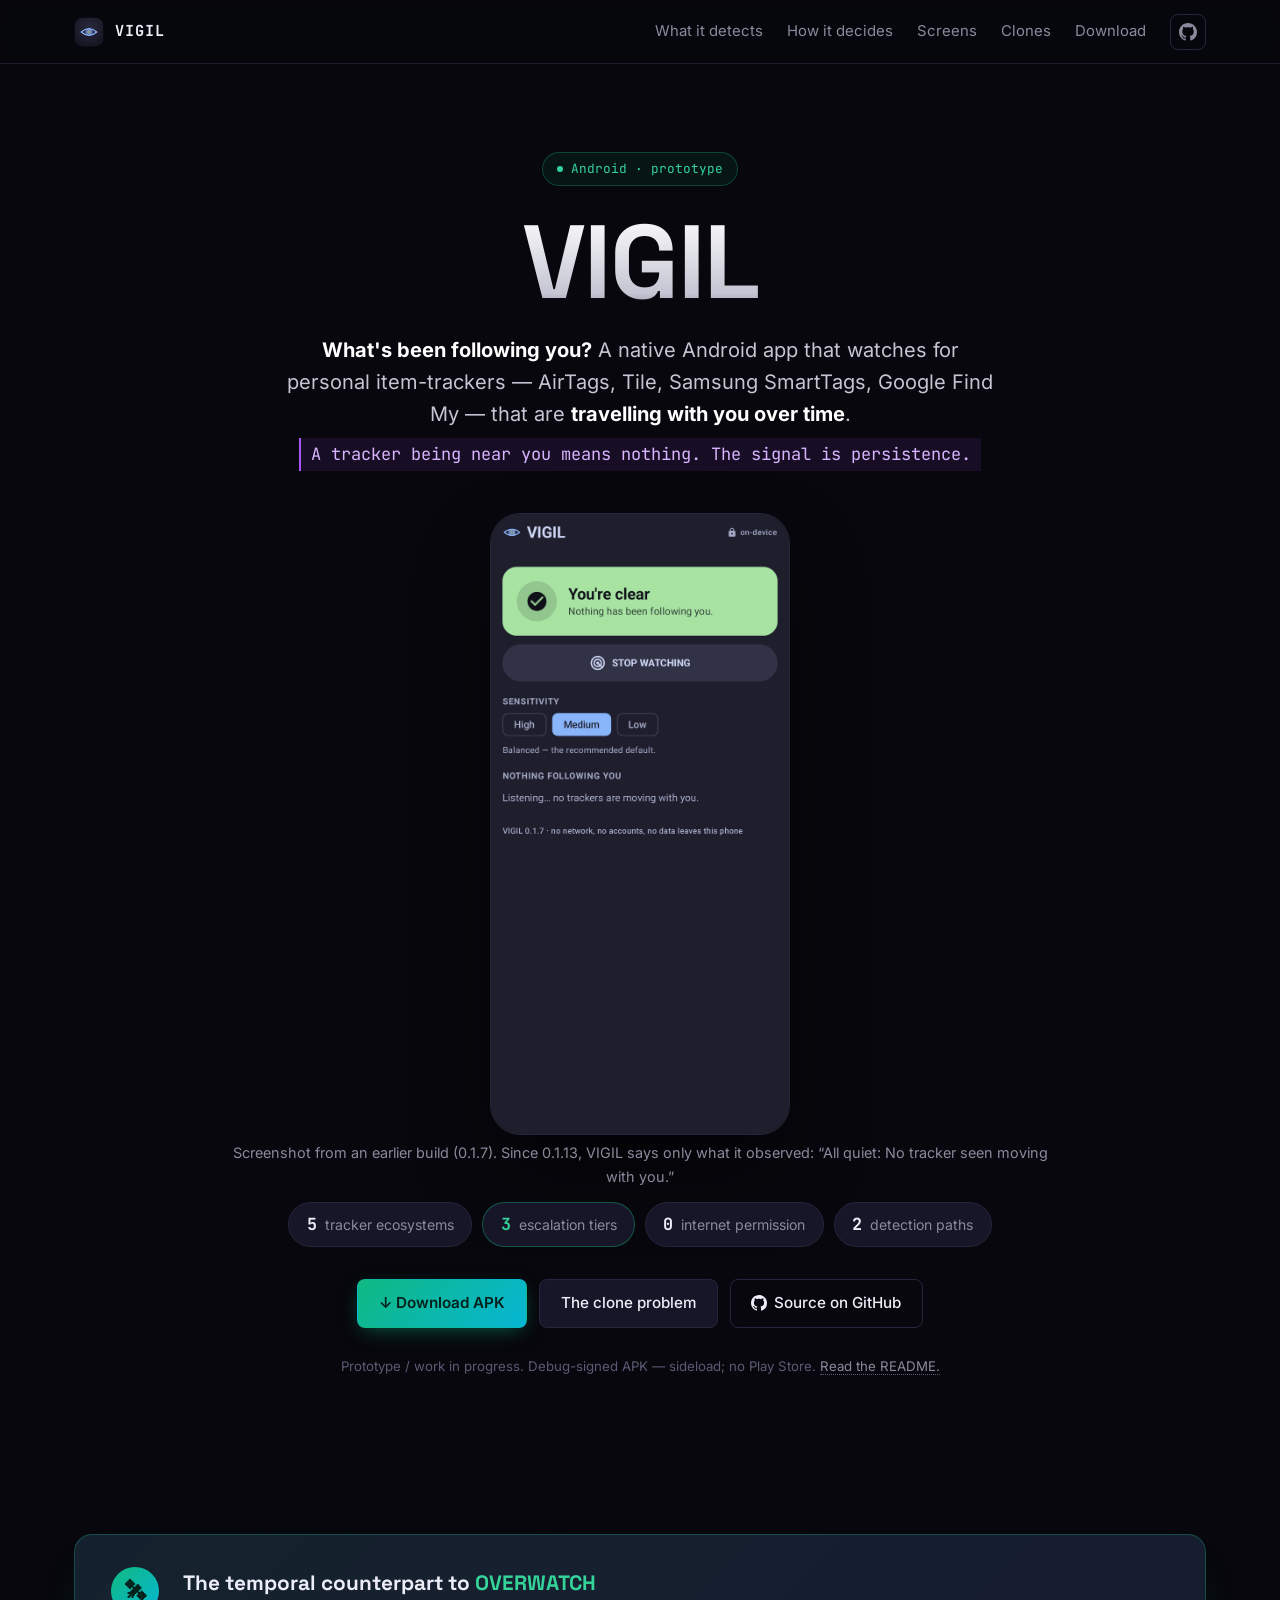
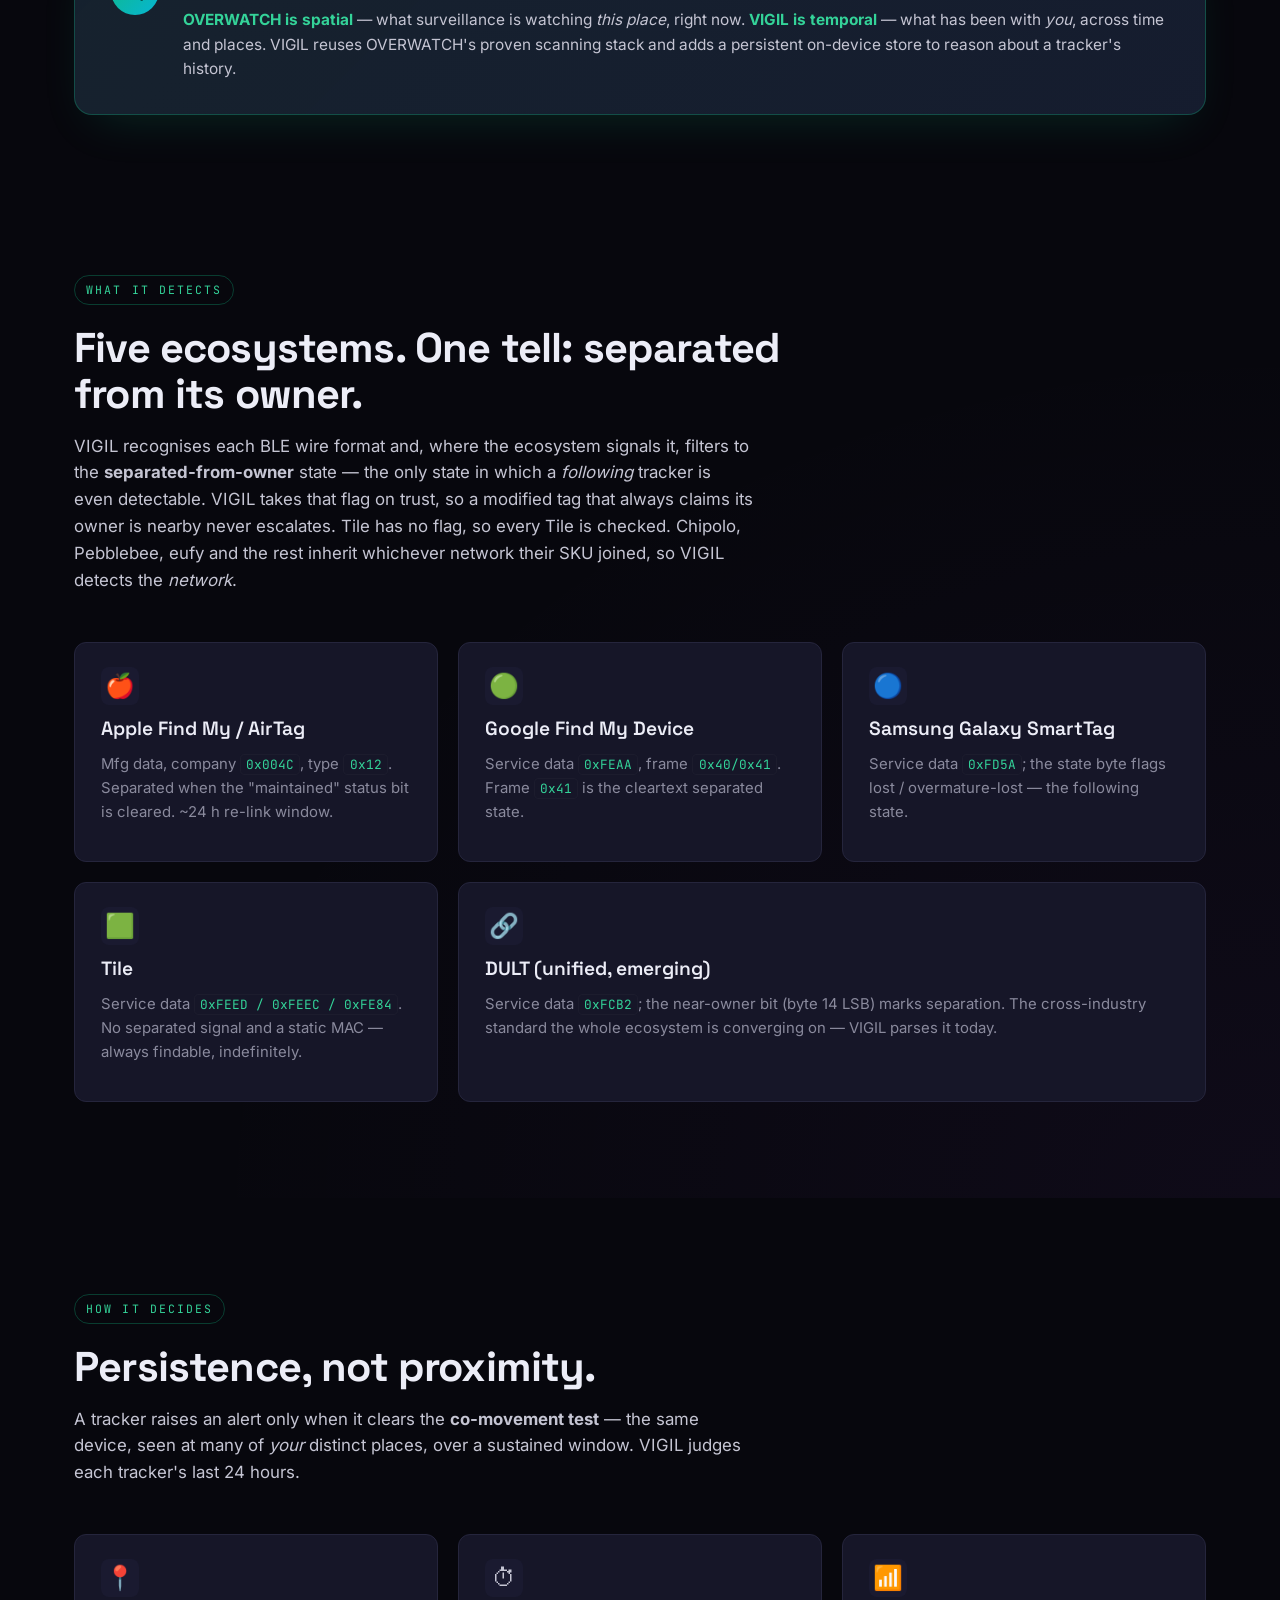
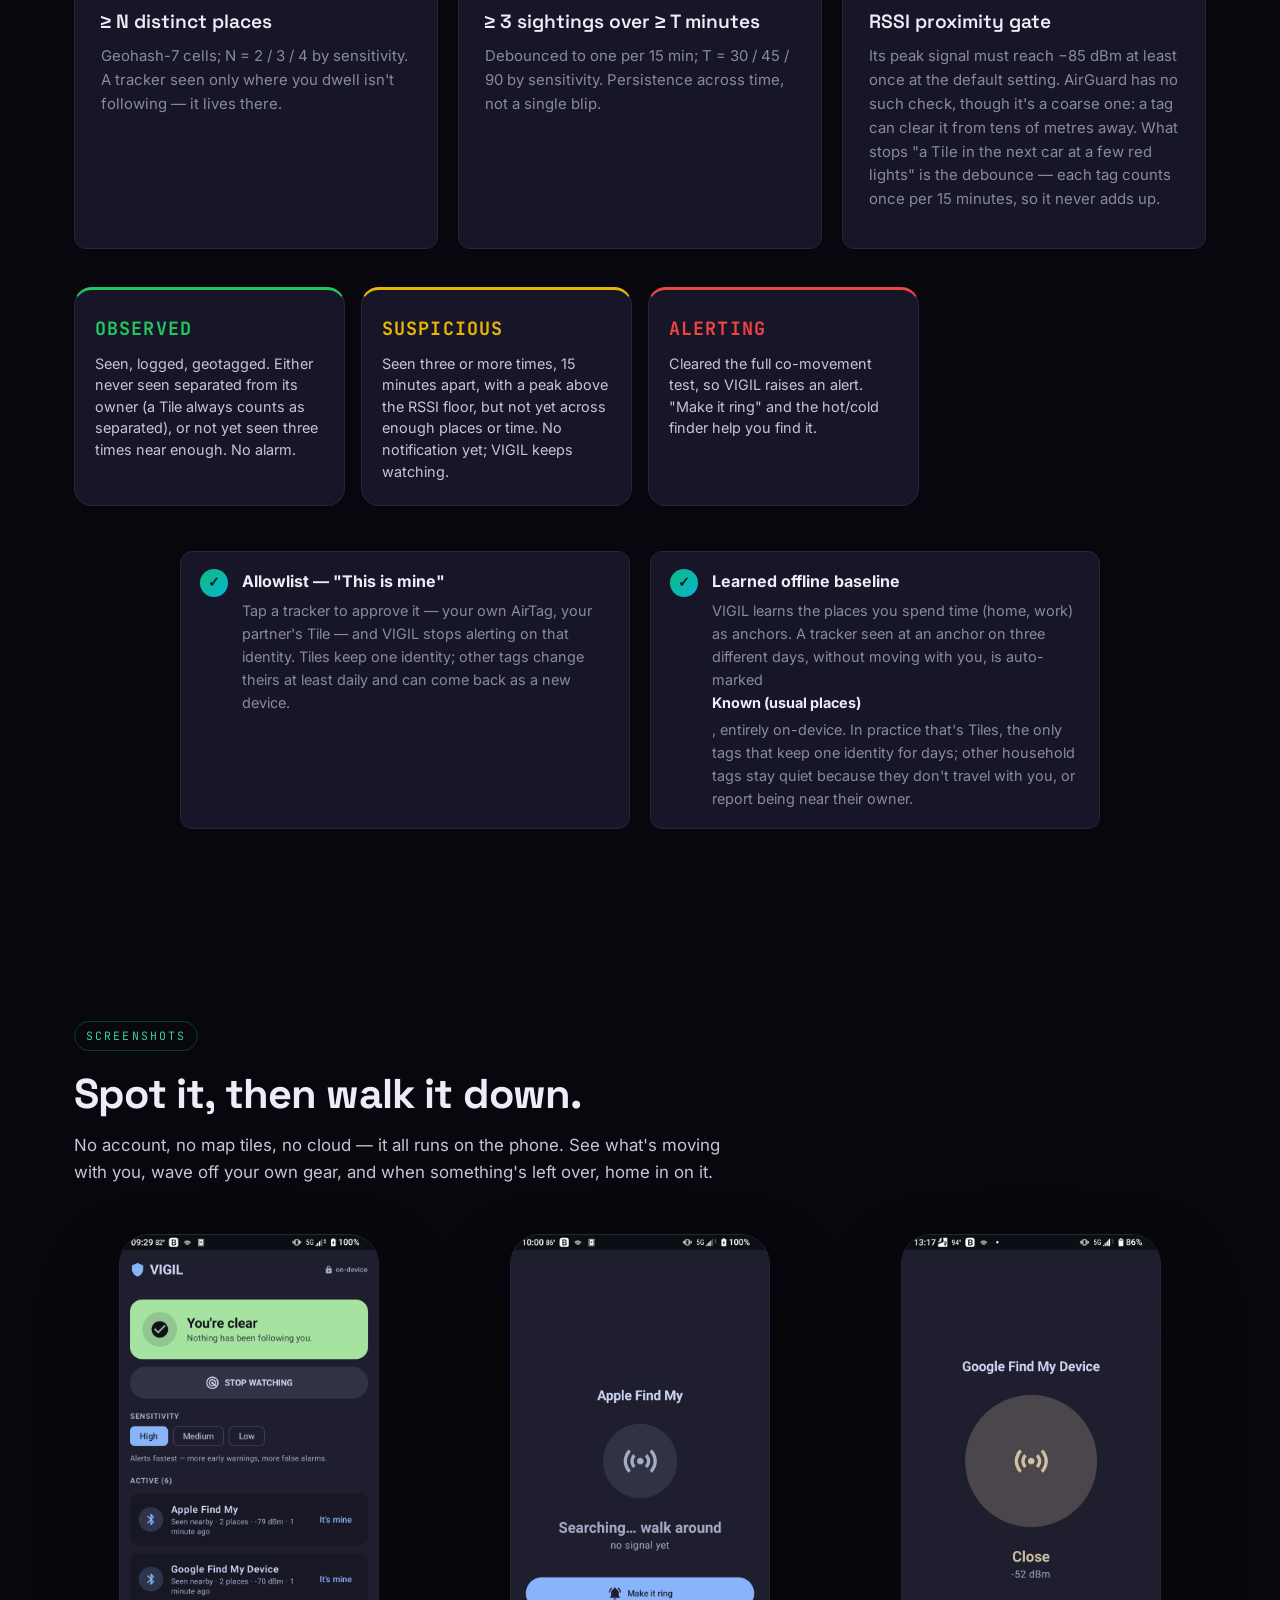
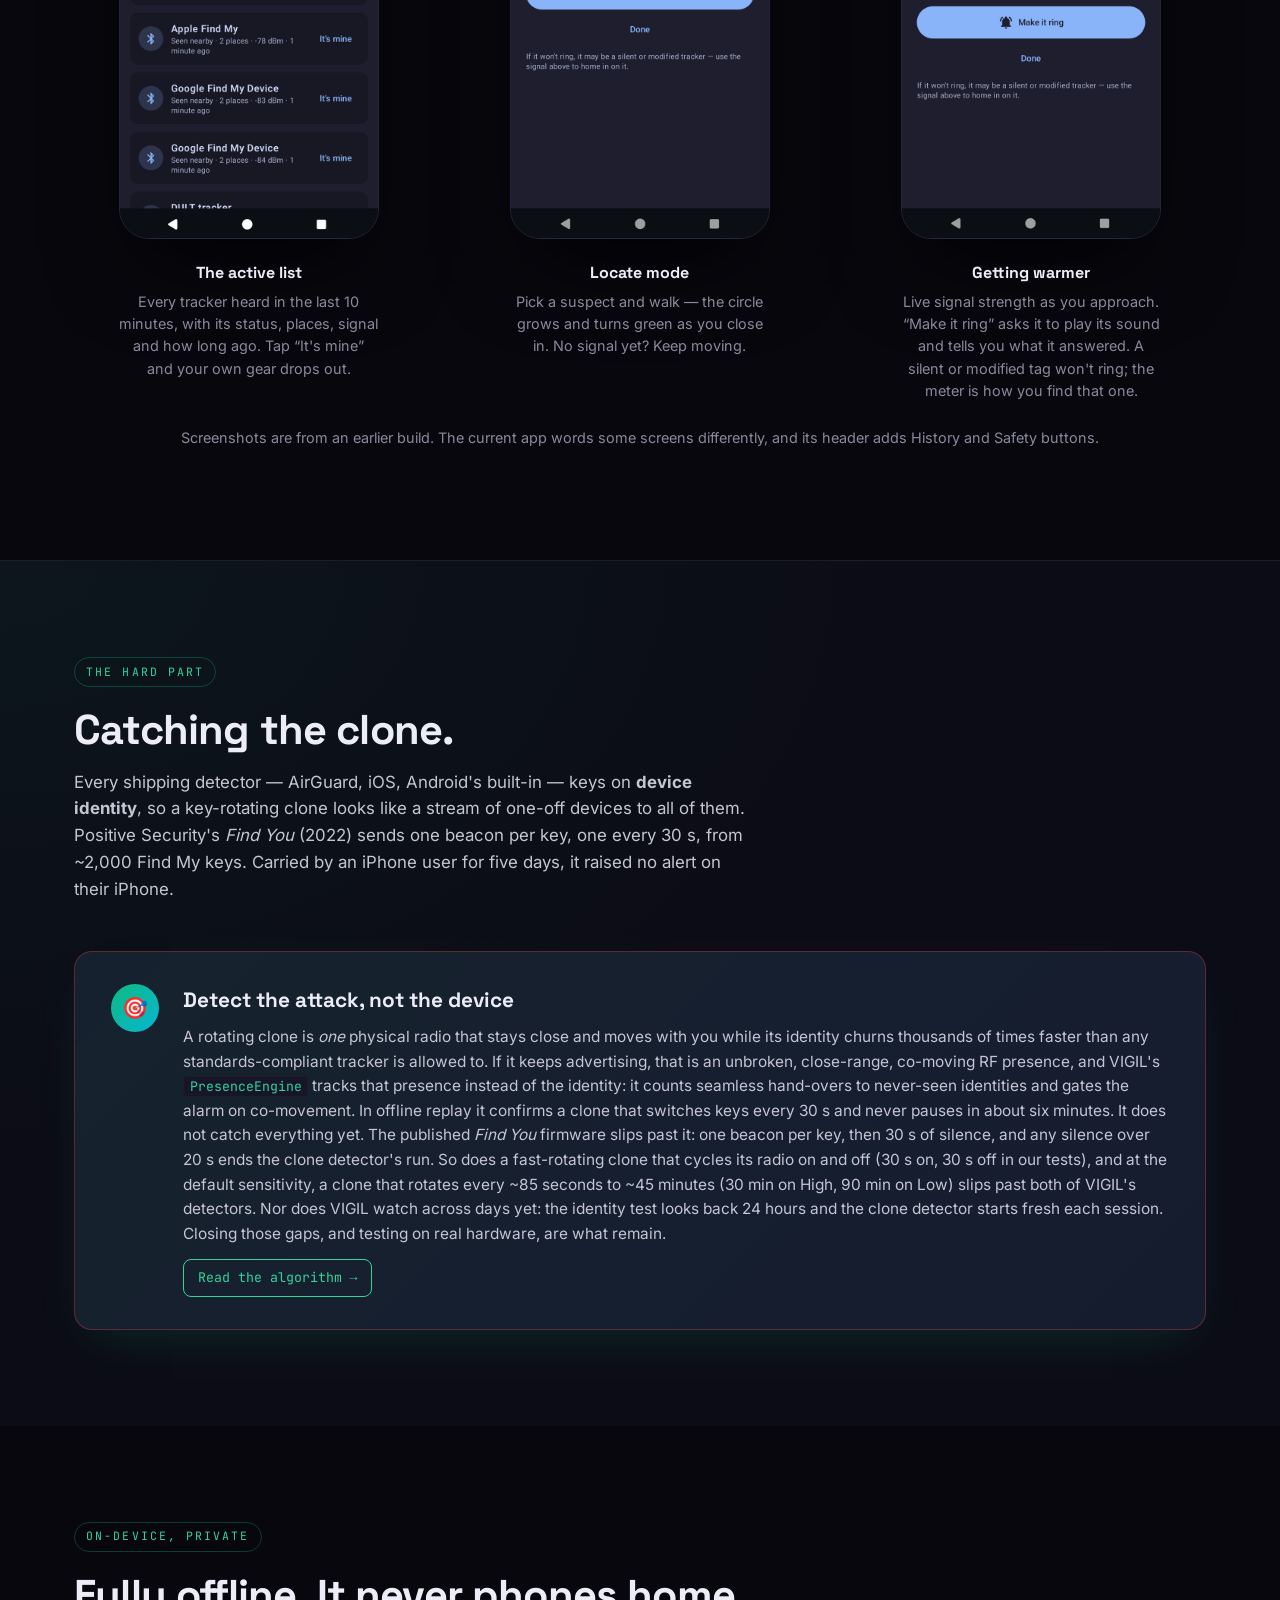
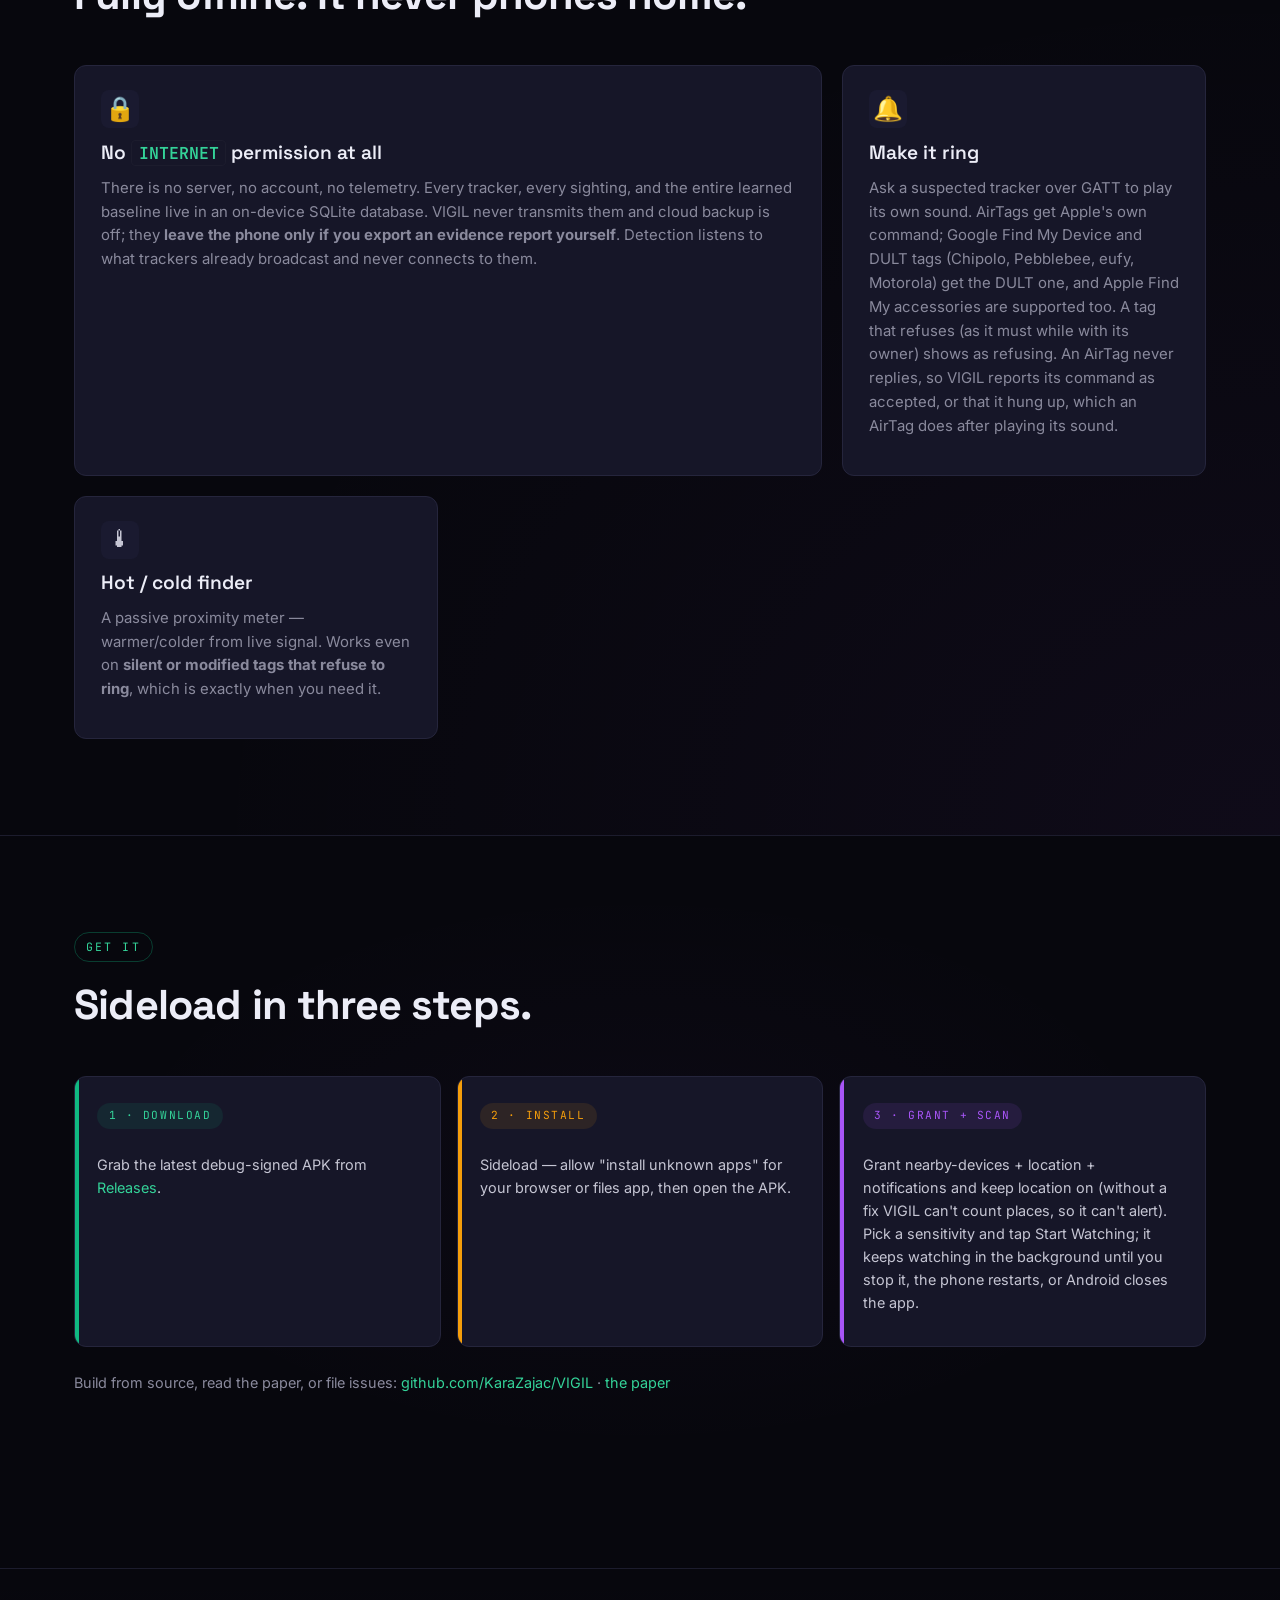
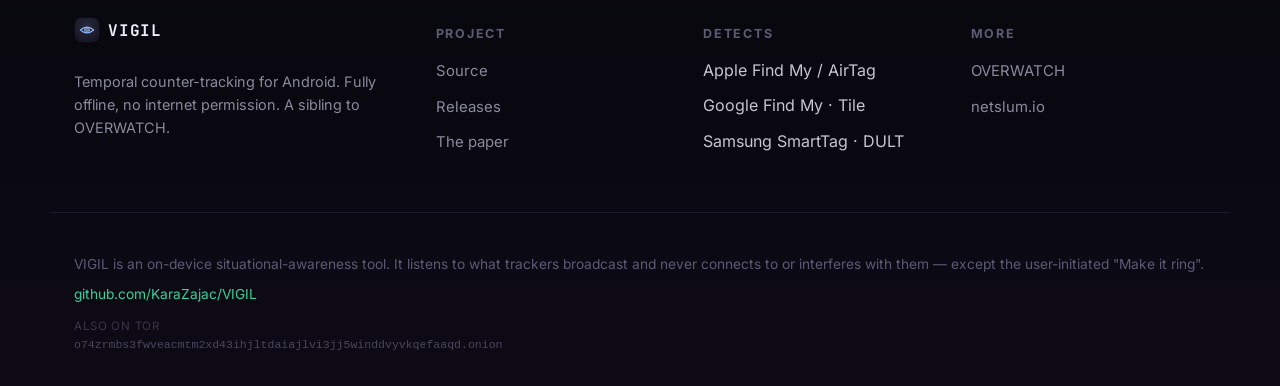
==== commit 3c73dbf1: "docs: v1 does not catch the published Find You firmware README, site, paper and design doc said offl" ====
--- a/docs/index.html
+++ b/docs/index.html
@@ -6,14 +6,14 @@
 <title>VIGIL — what's been following you?</title>
 <meta name="description" content="A native Android app that watches for personal item-trackers — AirTags, Tile, Samsung SmartTags, Google Find My — travelling with you over time. Fully offline, no INTERNET permission. The temporal counterpart to OVERWATCH.">
 <meta property="og:title" content="VIGIL — what's been following you?">
-<meta property="og:description" content="Android app that flags AirTags, Tile, SmartTags & Find My trackers travelling WITH you over time — even fast-rotating key clones. Fully offline, no internet permission.">
+<meta property="og:description" content="Android app that flags AirTags, Tile, SmartTags & Find My trackers travelling WITH you over time, plus an experimental detector for key-rotating clones. Fully offline, no internet permission.">
 <meta property="og:type" content="website">
 <meta property="og:url" content="https://vigil.netslum.io/">
-<meta property="og:image" content="https://vigil.netslum.io/og.png">
+<meta property="og:image" content="https://vigil.netslum.io/og.png?v=3">
 <meta property="og:image:width" content="1200">
 <meta property="og:image:height" content="630">
 <meta name="twitter:card" content="summary_large_image">
-<meta name="twitter:image" content="https://vigil.netslum.io/og.png">
+<meta name="twitter:image" content="https://vigil.netslum.io/og.png?v=3">
 <meta name="theme-color" content="#07070d">
 <link rel="icon" type="image/svg+xml" href="logo.svg">
 
@@ -70,6 +70,7 @@
       <img class="phone" src="img/vigil-main.png?v=2" width="1096" height="2280"
         alt="VIGIL main screen (earlier build): a green &quot;You're clear — nothing has been following you&quot; card, a Stop Watching button, and a High/Medium/Low sensitivity selector." loading="eager">
     </div>
+    <p class="tl-foot" style="text-align:center;margin-top:.4rem">Screenshot from an earlier build (0.1.7). Since 0.1.13, VIGIL says only what it observed: &ldquo;All quiet: No tracker seen moving with you.&rdquo;</p>
 
     <div class="stats-row" id="stats-row">
       <div class="stat-chip"><span class="num" data-target="5">0</span><span>tracker ecosystems</span></div>
@@ -247,7 +248,7 @@
         <figcaption><strong>Locate mode</strong>Pick a suspect and walk — the circle grows and turns green as you close in. No signal yet? Keep moving.</figcaption>
       </figure>
       <figure class="shot">
-        <img class="phone" src="img/vigil-signal.png" width="1096" height="2560"
+        <img class="phone" src="img/vigil-signal.png?v=2" width="1096" height="2560"
           alt="VIGIL locate screen for a Google Find My Device tracker reading Close, minus 52 dBm, with a Make-it-ring button." loading="lazy">
         <figcaption><strong>Getting warmer</strong>Live signal strength as you approach. &ldquo;Make it ring&rdquo; asks it to play its sound and tells you what it answered. A silent or modified tag won't ring; the meter is how you find that one.</figcaption>
       </figure>
@@ -264,11 +265,11 @@
       <h2>Catching the clone.</h2>
       <p class="lead">
         Every shipping detector — AirGuard, iOS, Android's built-in — keys on
-        <strong>device identity</strong>. A key-rotating clone (Positive
-        Security's <em>Find You</em>: ~2,000 Find My keys, a new one every 30 s)
-        looks like 2,000 one-off devices to all of them. In Positive
-        Security's 2022 test it tracked a phone for five days with zero
-        alerts.
+        <strong>device identity</strong>, so a key-rotating clone looks like a
+        stream of one-off devices to all of them. Positive Security's
+        <em>Find You</em> (2022) sends one beacon per key, one every 30 s, from
+        ~2,000 Find My keys. Carried by an iPhone user for five days, it raised
+        no alert on their iPhone.
       </p>
     </div>
 
@@ -277,19 +278,21 @@
       <div>
         <h3>Detect the attack, not the device</h3>
         <p>
-          A rotating clone is <em>one</em> physical radio holding an unbroken,
-          close-range, co-moving RF presence — even as its identity churns
-          thousands of times faster than any standards-compliant tracker is
-          allowed to. VIGIL's <code>PresenceEngine</code> tracks that presence
-          instead of the identity: it counts seamless hand-overs to never-seen
+          A rotating clone is <em>one</em> physical radio that stays close and
+          moves with you while its identity churns thousands of times faster
+          than any standards-compliant tracker is allowed to. If it keeps
+          advertising, that is an unbroken, close-range, co-moving RF presence,
+          and VIGIL's <code>PresenceEngine</code> tracks that presence instead
+          of the identity: it counts seamless hand-overs to never-seen
           identities and gates the alarm on co-movement. In offline replay it
-          confirms the published <em>Find You</em> setting in about six minutes.
-          It does not catch everything yet. At the default sensitivity, a
+          confirms a clone that switches keys every 30 s and never pauses in
+          about six minutes. It does not catch everything yet. The published
+          <em>Find You</em> firmware slips past it: one beacon per key, then
+          30 s of silence, and any silence over 20 s ends the clone detector's
+          run. So does a fast-rotating clone that cycles its radio on and off
+          (30 s on, 30 s off in our tests), and at the default sensitivity, a
           clone that rotates every ~85 seconds to ~45 minutes (30 min on High,
-          90 min on Low) slips past both of VIGIL's detectors today, and so
-          does a fast-rotating clone that cycles its radio on and off (30 s
-          on, 30 s off in our tests), because any silence over 20 s ends the
-          clone detector's run. Nor does VIGIL
+          90 min on Low) slips past both of VIGIL's detectors. Nor does VIGIL
           watch across days yet: the identity test looks back 24 hours and the
           clone detector starts fresh each session. Closing those gaps, and
           testing on real hardware, are what remain.
@@ -324,7 +327,7 @@
       <article class="bento-card">
         <div class="bento-icon">🔔</div>
         <h3>Make it ring</h3>
-        <p>Ask a suspected tracker over GATT to play its own sound — the DULT-standard way for a victim to locate a hidden AirTag / Find My / Chipolo tag. VIGIL reports what the tracker answered, and a tag that refuses (as it must while with its owner) shows as refusing.</p>
+        <p>Ask a suspected tracker over GATT to play its own sound. AirTags get Apple's own command; Google Find My Device and DULT tags (Chipolo, Pebblebee, eufy, Motorola) get the DULT one, and Apple Find My accessories are supported too. A tag that refuses (as it must while with its owner) shows as refusing. An AirTag never replies, so VIGIL reports its command as accepted, or that it hung up, which an AirTag does after playing its sound.</p>
       </article>
       <article class="bento-card">
         <div class="bento-icon">🌡</div>
@@ -353,7 +356,7 @@
       </div>
       <div class="tl-col tl-next">
         <div class="tl-tag">3 · grant + scan</div>
-        <ul><li>Grant nearby-devices + location + notifications and keep location on (without a fix VIGIL can't count places, so it can't alert). Pick a sensitivity and tap Start Watching; it keeps watching in the background until you stop it or the phone restarts.</li></ul>
+        <ul><li>Grant nearby-devices + location + notifications and keep location on (without a fix VIGIL can't count places, so it can't alert). Pick a sensitivity and tap Start Watching; it keeps watching in the background until you stop it, the phone restarts, or Android closes the app.</li></ul>
       </div>
     </div>
     <p class="tl-foot">
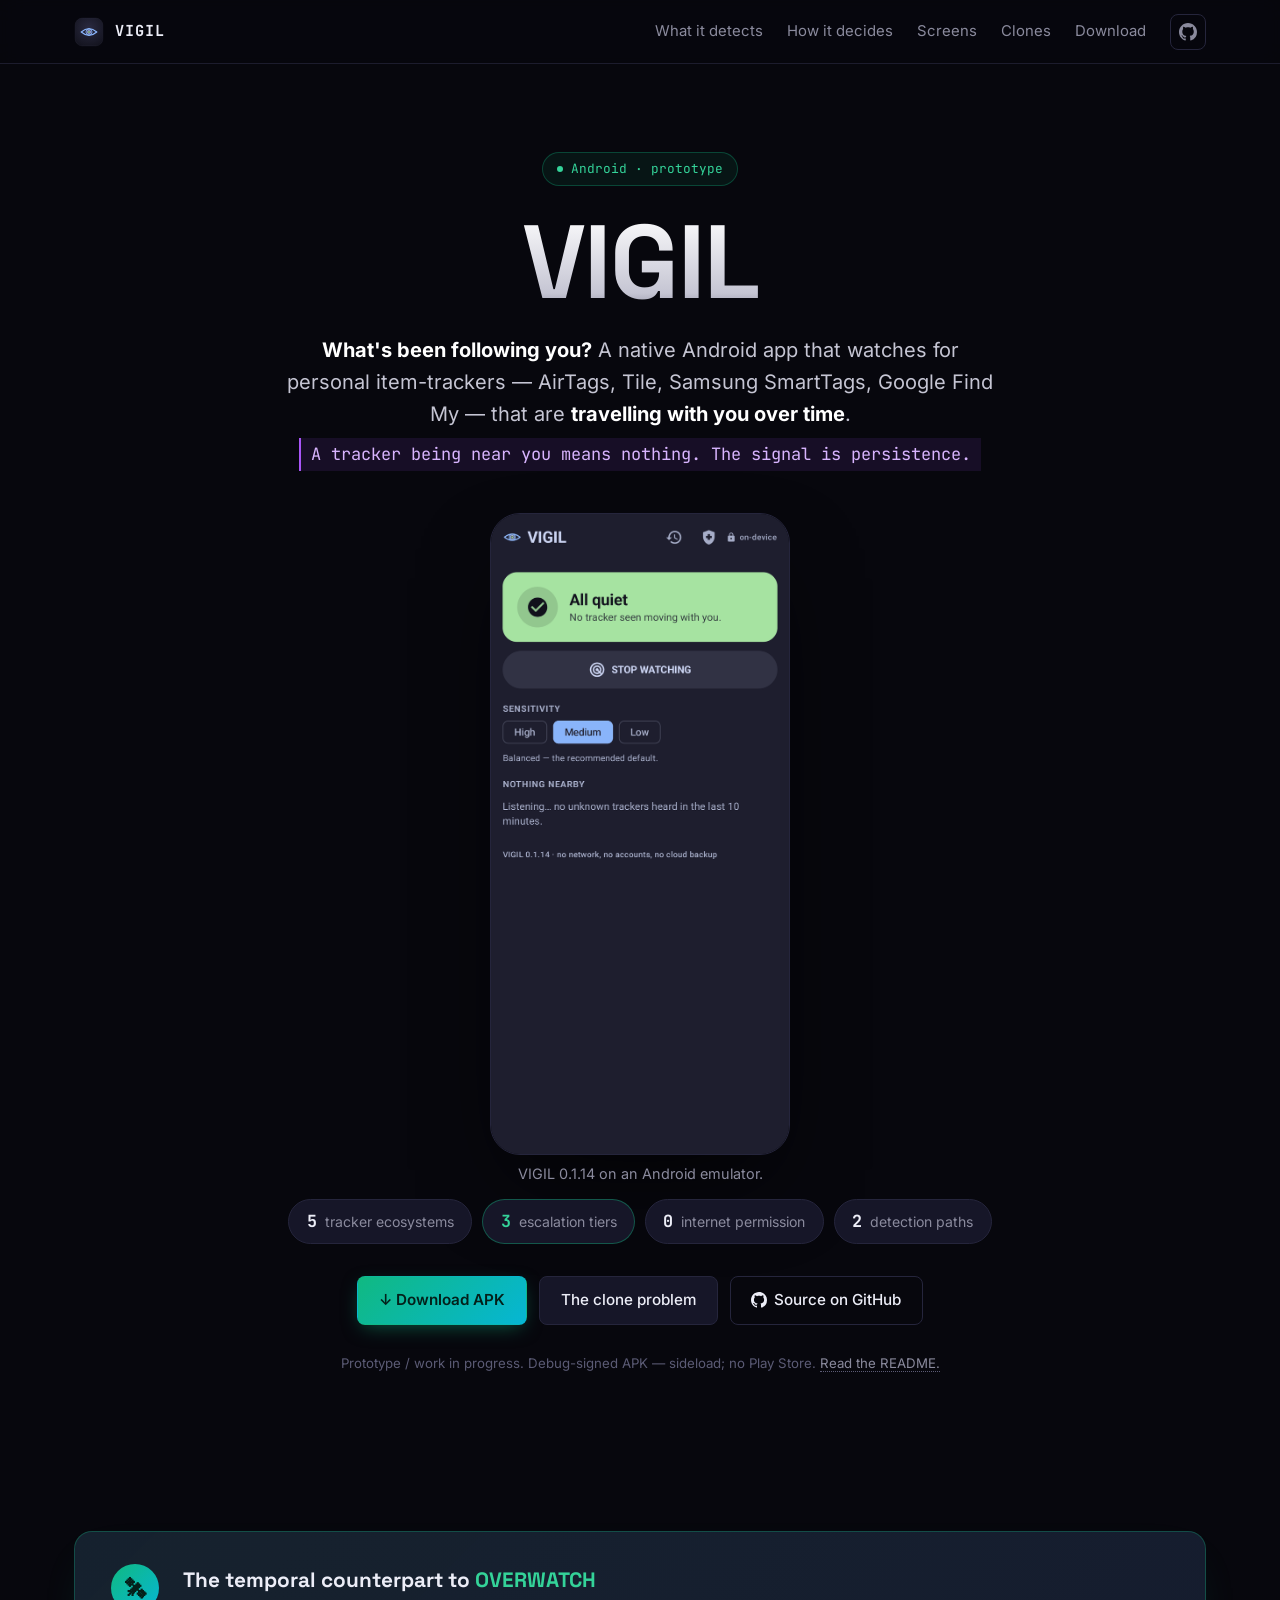
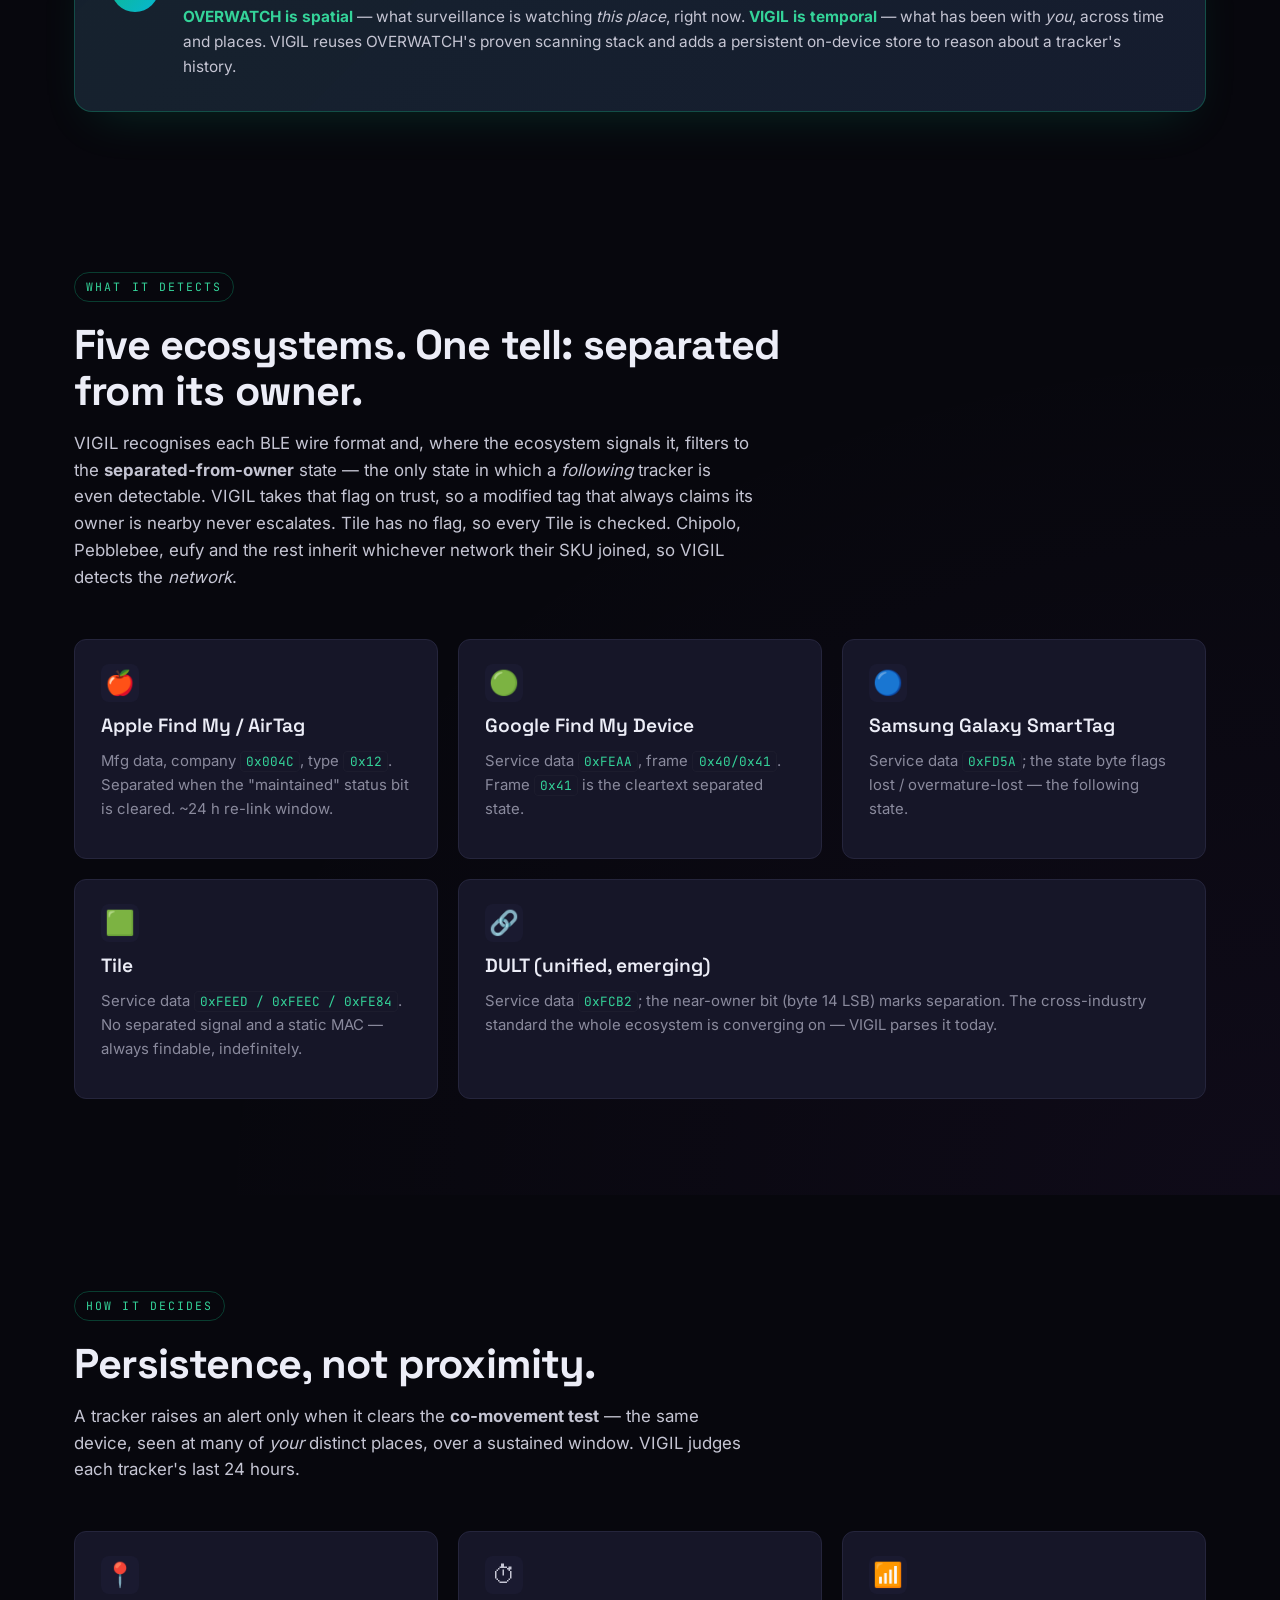
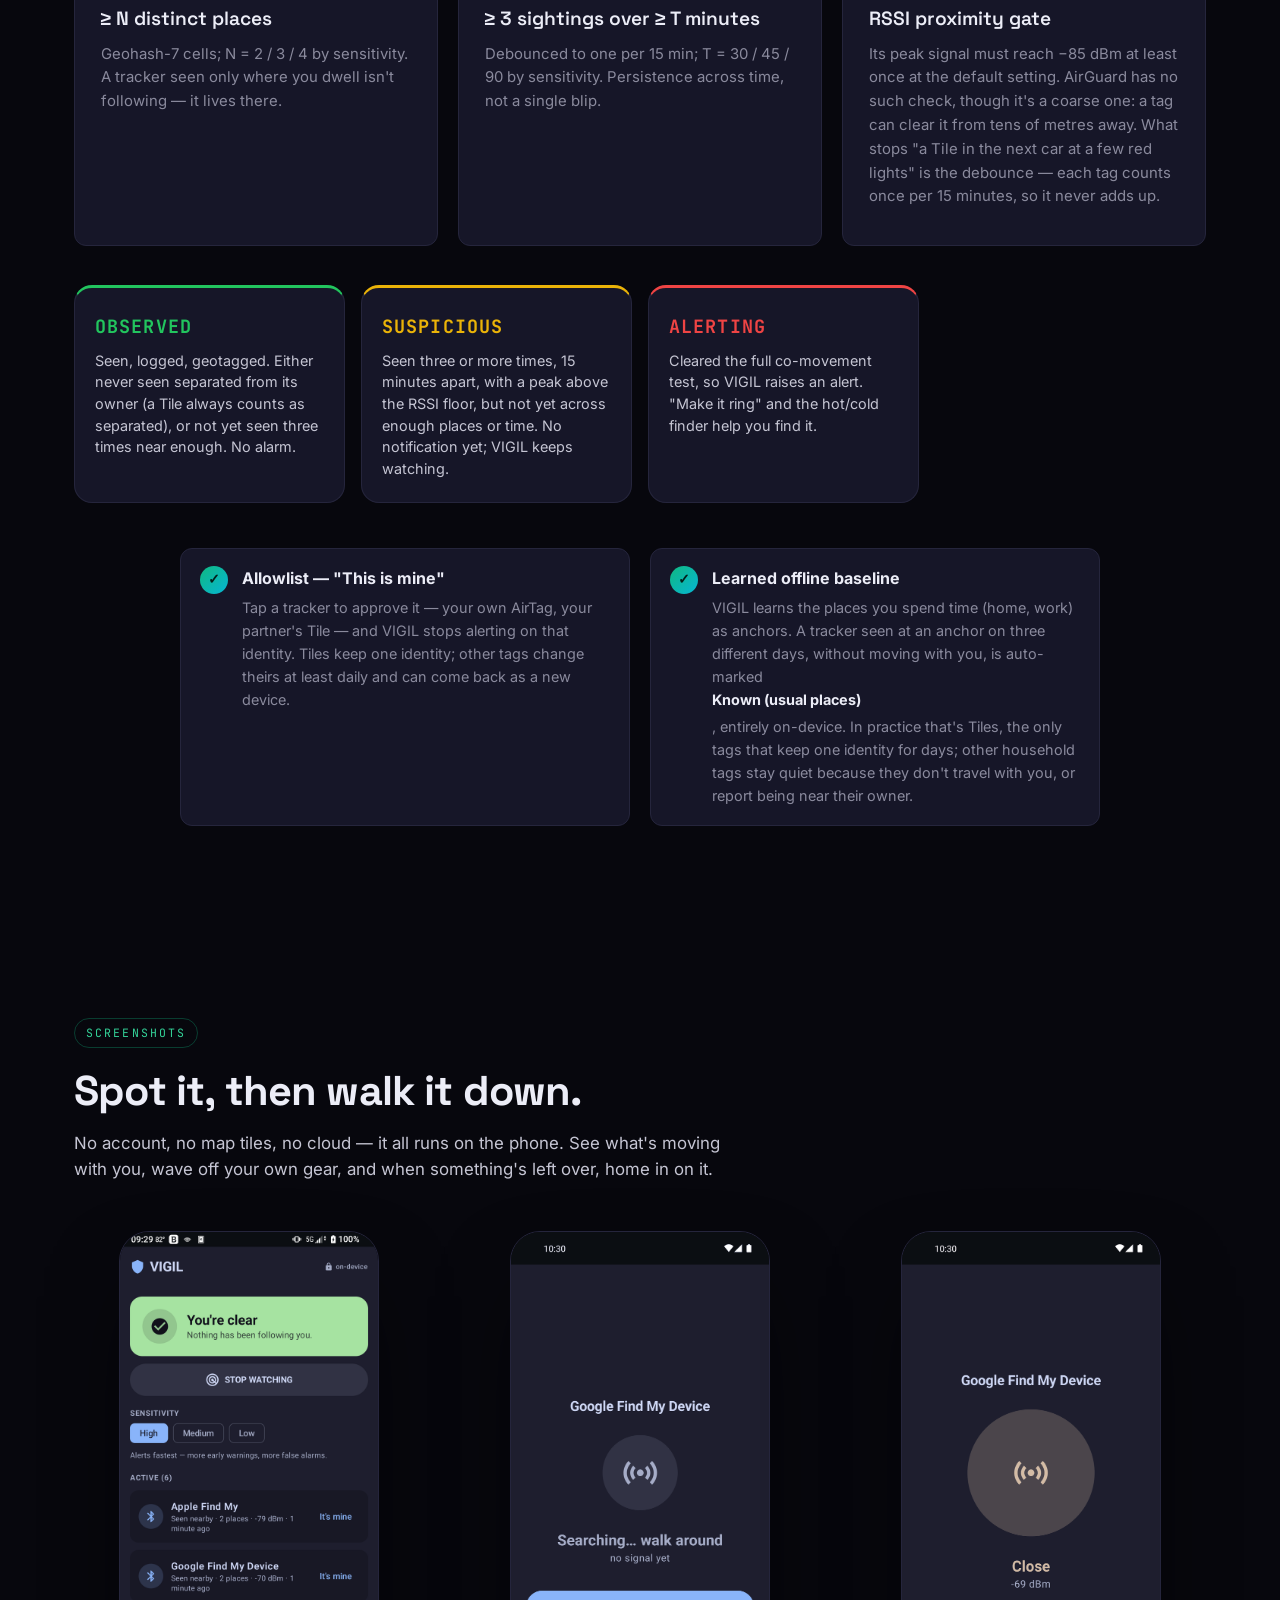
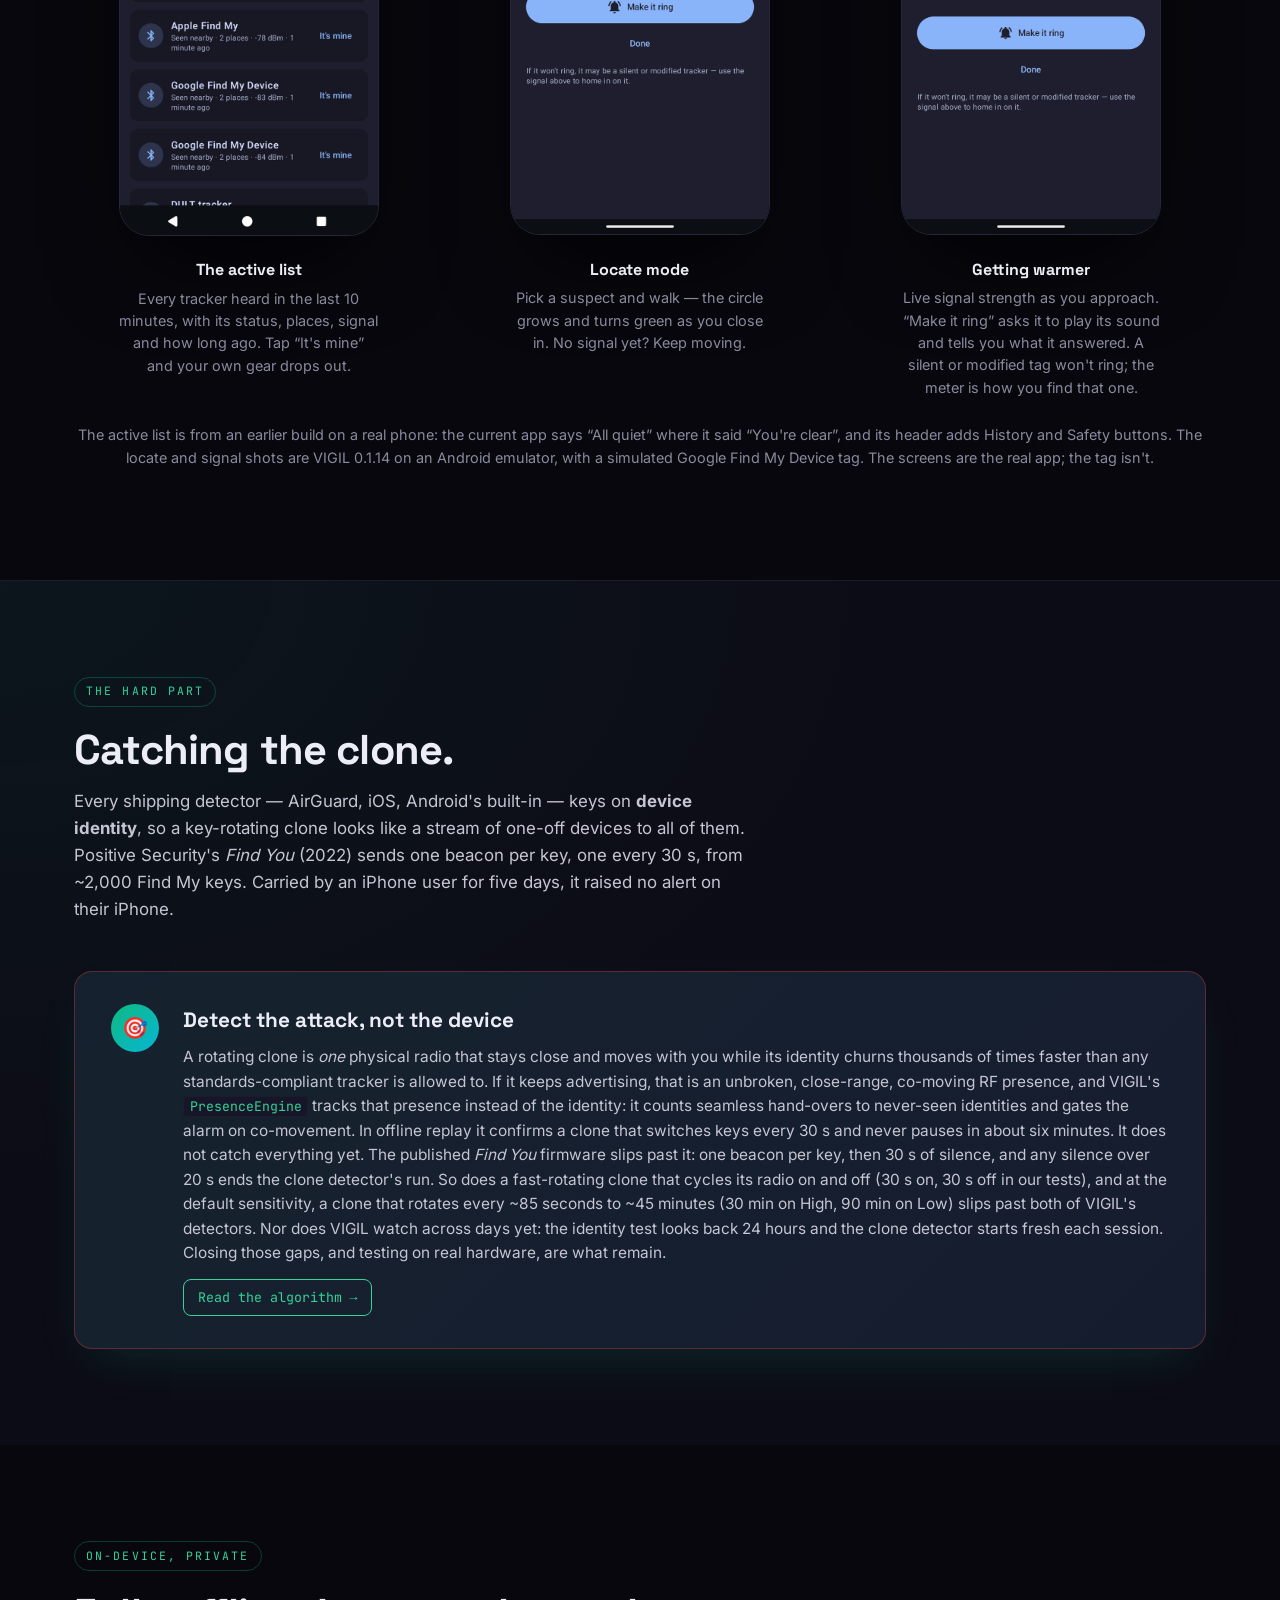
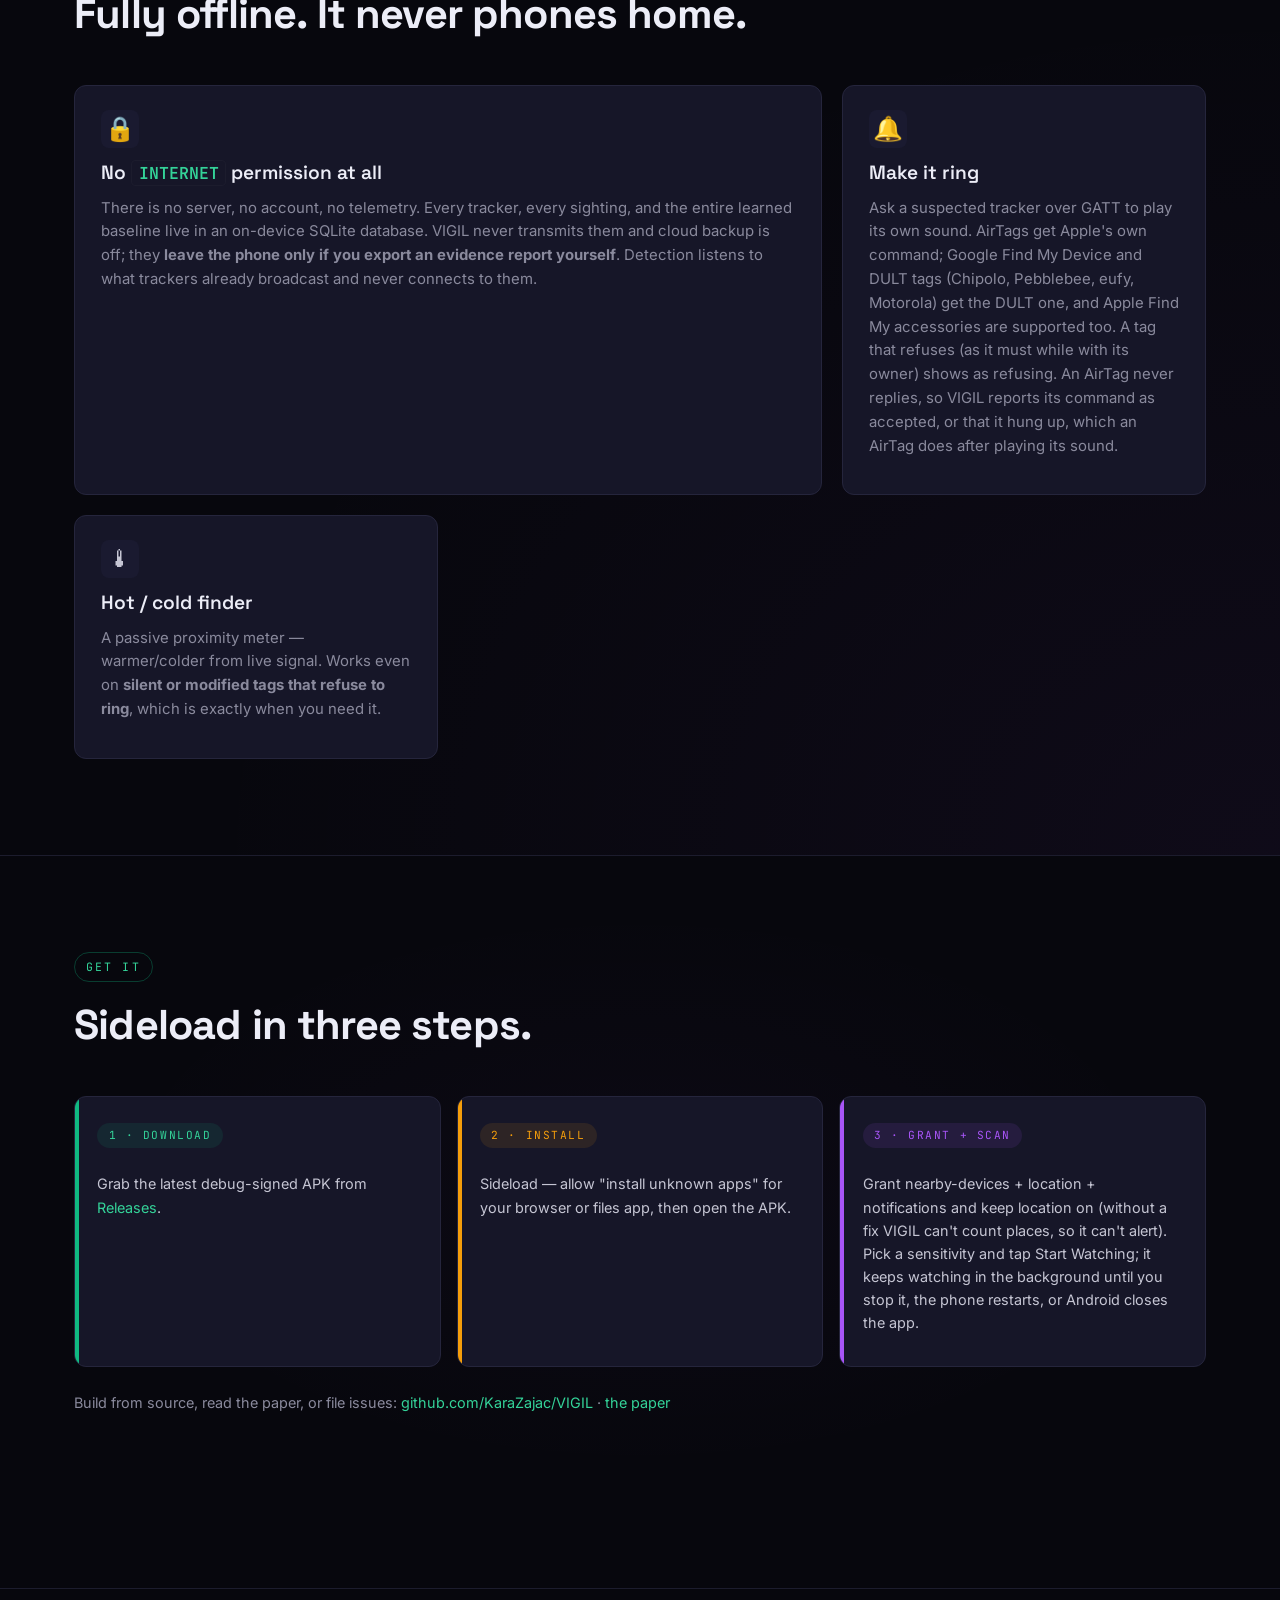
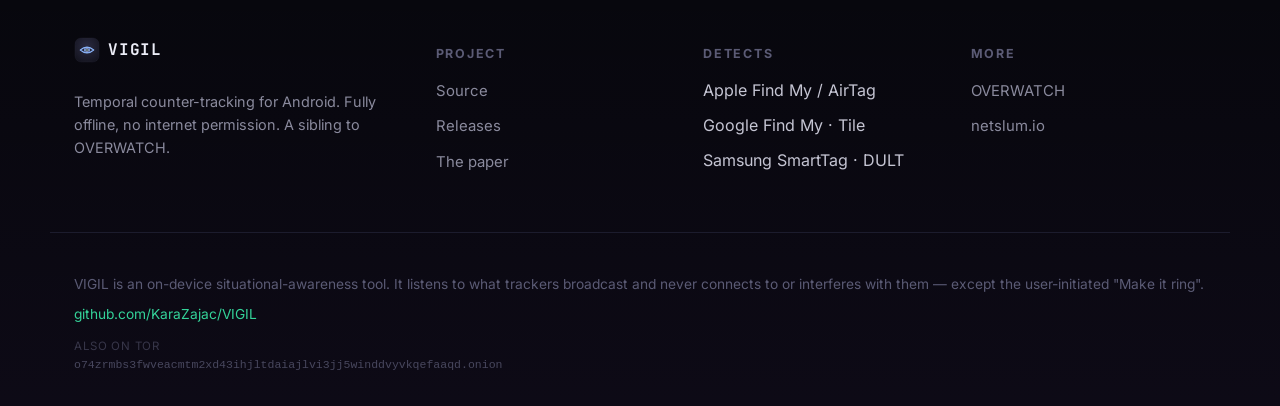
==== commit 5313d613: "site: retake the hero and finder shots on the emulator, labelled The site's hero, locate and signal " ====
--- a/docs/index.html
+++ b/docs/index.html
@@ -67,10 +67,10 @@
     </p>
 
     <div class="phone-hero">
-      <img class="phone" src="img/vigil-main.png?v=2" width="1096" height="2280"
-        alt="VIGIL main screen (earlier build): a green &quot;You're clear — nothing has been following you&quot; card, a Stop Watching button, and a High/Medium/Low sensitivity selector." loading="eager">
-    </div>
-    <p class="tl-foot" style="text-align:center;margin-top:.4rem">Screenshot from an earlier build (0.1.7). Since 0.1.13, VIGIL says only what it observed: &ldquo;All quiet: No tracker seen moving with you.&rdquo;</p>
+      <img class="phone" src="img/vigil-main.png?v=3" width="1080" height="2321"
+        alt="VIGIL main screen while watching, on an Android emulator: a green &quot;All quiet: No tracker seen moving with you&quot; card, a Stop Watching button, a High/Medium/Low sensitivity selector set to Medium, and Nothing nearby." loading="eager">
+    </div>
+    <p class="tl-foot" style="text-align:center;margin-top:.4rem">VIGIL 0.1.14 on an Android emulator.</p>
 
     <div class="stats-row" id="stats-row">
       <div class="stat-chip"><span class="num" data-target="5">0</span><span>tracker ecosystems</span></div>
@@ -239,21 +239,21 @@
     <div class="shots">
       <figure class="shot">
         <img class="phone" src="img/vigil-active.png" width="1096" height="2560"
-          alt="VIGIL active list: an ACTIVE (6) list of nearby Apple Find My and Google Find My Device trackers, each showing places seen, signal in dBm, time since last seen, and an It's-mine button." loading="lazy">
+          alt="VIGIL active list (earlier build, on a real phone): an ACTIVE (6) list of nearby Apple Find My and Google Find My Device trackers, each showing places seen, signal in dBm, time since last seen, and an It's-mine button." loading="lazy">
         <figcaption><strong>The active list</strong>Every tracker heard in the last 10 minutes, with its status, places, signal and how long ago. Tap &ldquo;It's mine&rdquo; and your own gear drops out.</figcaption>
       </figure>
       <figure class="shot">
-        <img class="phone" src="img/vigil-locate.png" width="1096" height="2560"
-          alt="VIGIL locate screen for an Apple Find My tracker: a radar icon in a circle reading Searching… walk around, no signal yet, with a Make-it-ring button." loading="lazy">
+        <img class="phone" src="img/vigil-locate.png?v=2" width="1080" height="2520"
+          alt="VIGIL locate screen for a simulated Google Find My Device tag, on an Android emulator: a radar icon in a circle reading Searching… walk around, no signal yet, with a Make-it-ring button." loading="lazy">
         <figcaption><strong>Locate mode</strong>Pick a suspect and walk — the circle grows and turns green as you close in. No signal yet? Keep moving.</figcaption>
       </figure>
       <figure class="shot">
-        <img class="phone" src="img/vigil-signal.png?v=2" width="1096" height="2560"
-          alt="VIGIL locate screen for a Google Find My Device tracker reading Close, minus 52 dBm, with a Make-it-ring button." loading="lazy">
+        <img class="phone" src="img/vigil-signal.png?v=3" width="1080" height="2520"
+          alt="VIGIL locate screen for a simulated Google Find My Device tag, on an Android emulator, reading Close, minus 69 dBm, with a Make-it-ring button." loading="lazy">
         <figcaption><strong>Getting warmer</strong>Live signal strength as you approach. &ldquo;Make it ring&rdquo; asks it to play its sound and tells you what it answered. A silent or modified tag won't ring; the meter is how you find that one.</figcaption>
       </figure>
     </div>
-    <p class="tl-foot" style="text-align:center">Screenshots are from an earlier build. The current app words some screens differently, and its header adds History and Safety buttons.</p>
+    <p class="tl-foot" style="text-align:center">The active list is from an earlier build on a real phone: the current app says &ldquo;All quiet&rdquo; where it said &ldquo;You're clear&rdquo;, and its header adds History and Safety buttons. The locate and signal shots are VIGIL 0.1.14 on an Android emulator, with a simulated Google Find My Device tag. The screens are the real app; the tag isn't.</p>
   </div>
 </section>
 
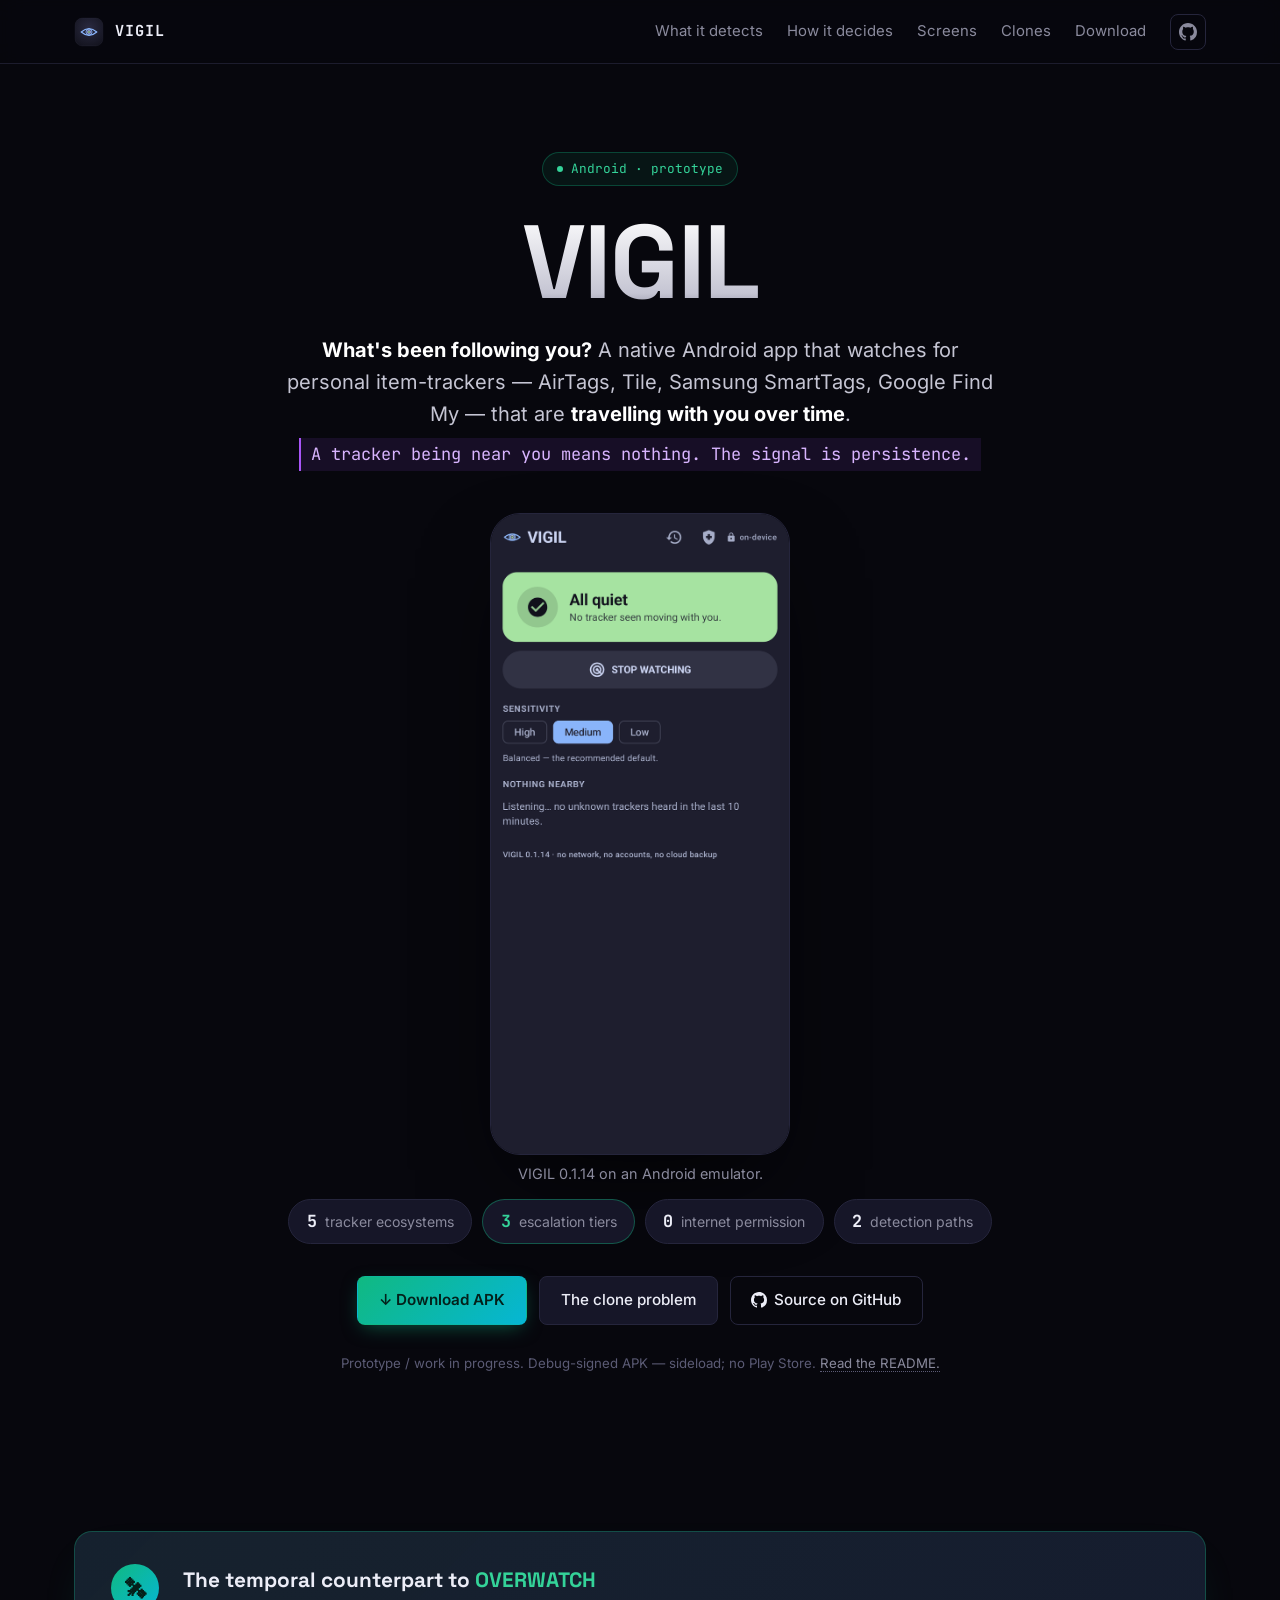
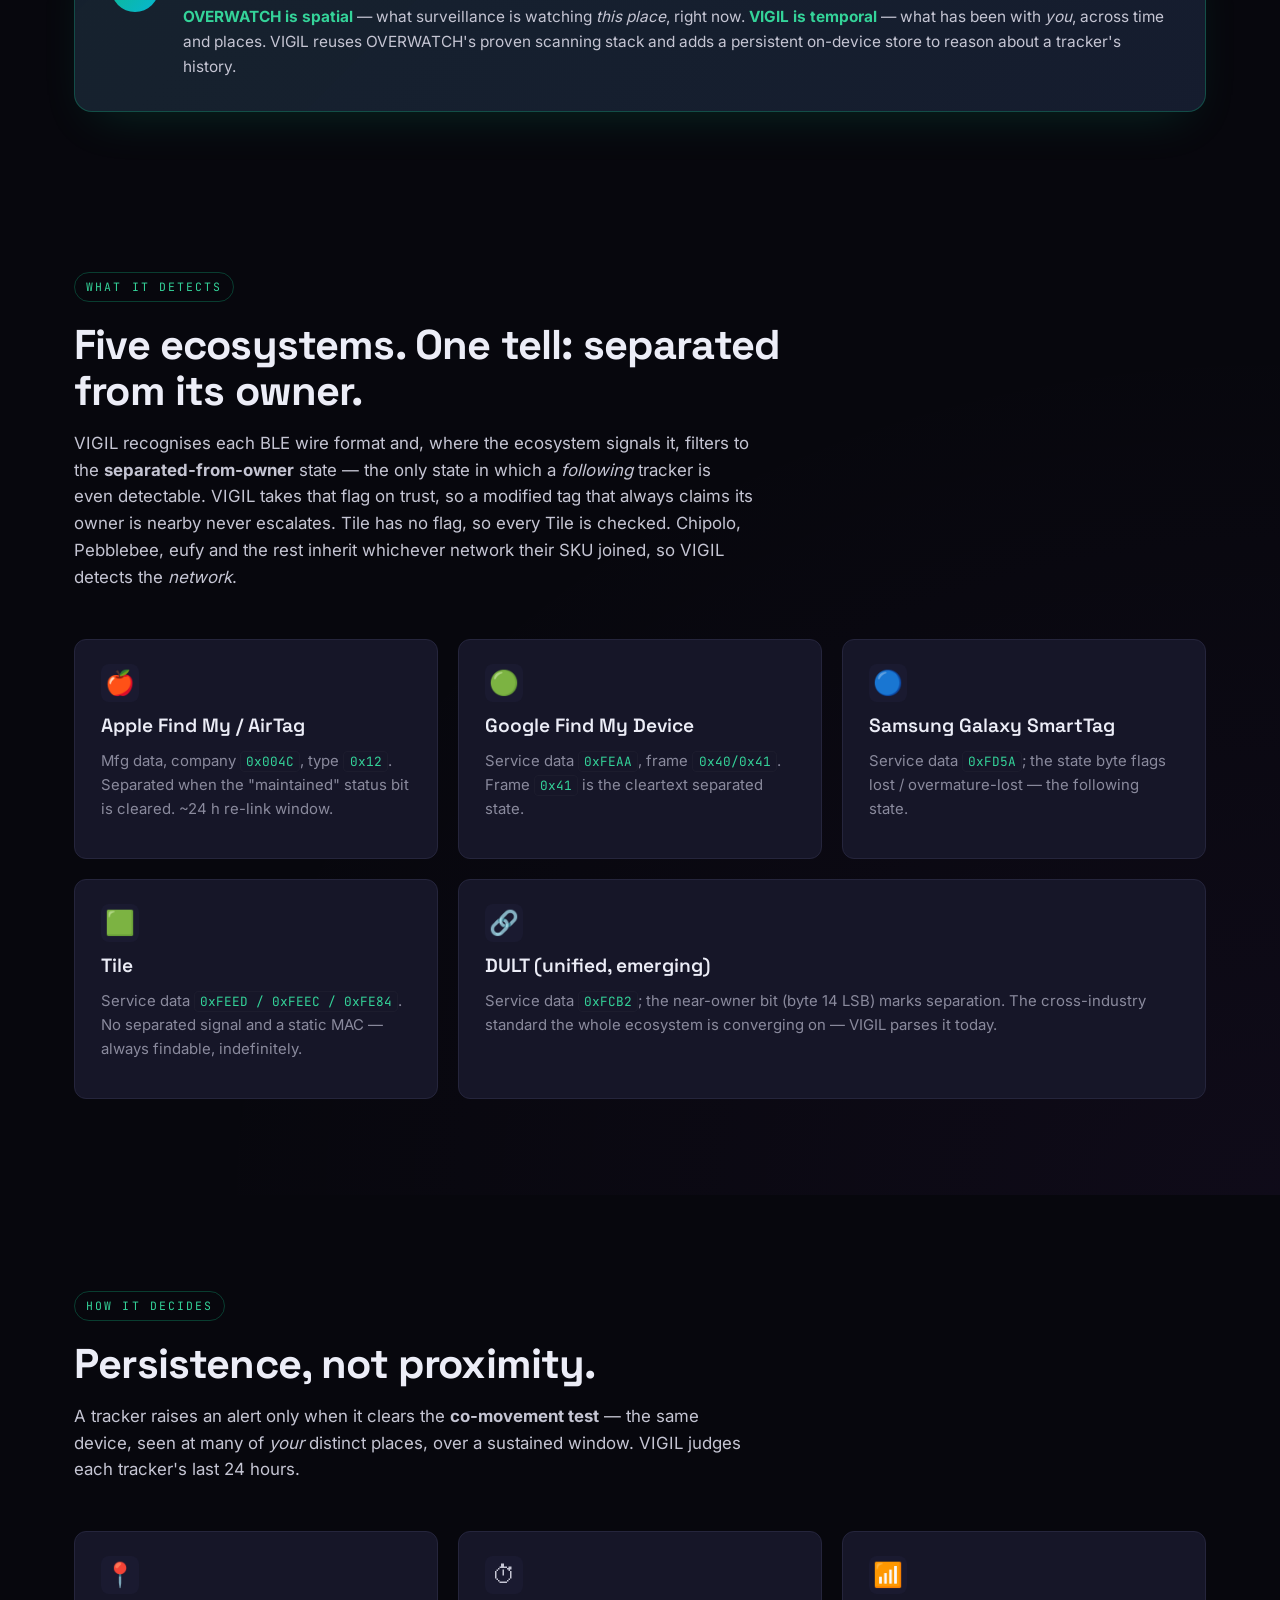
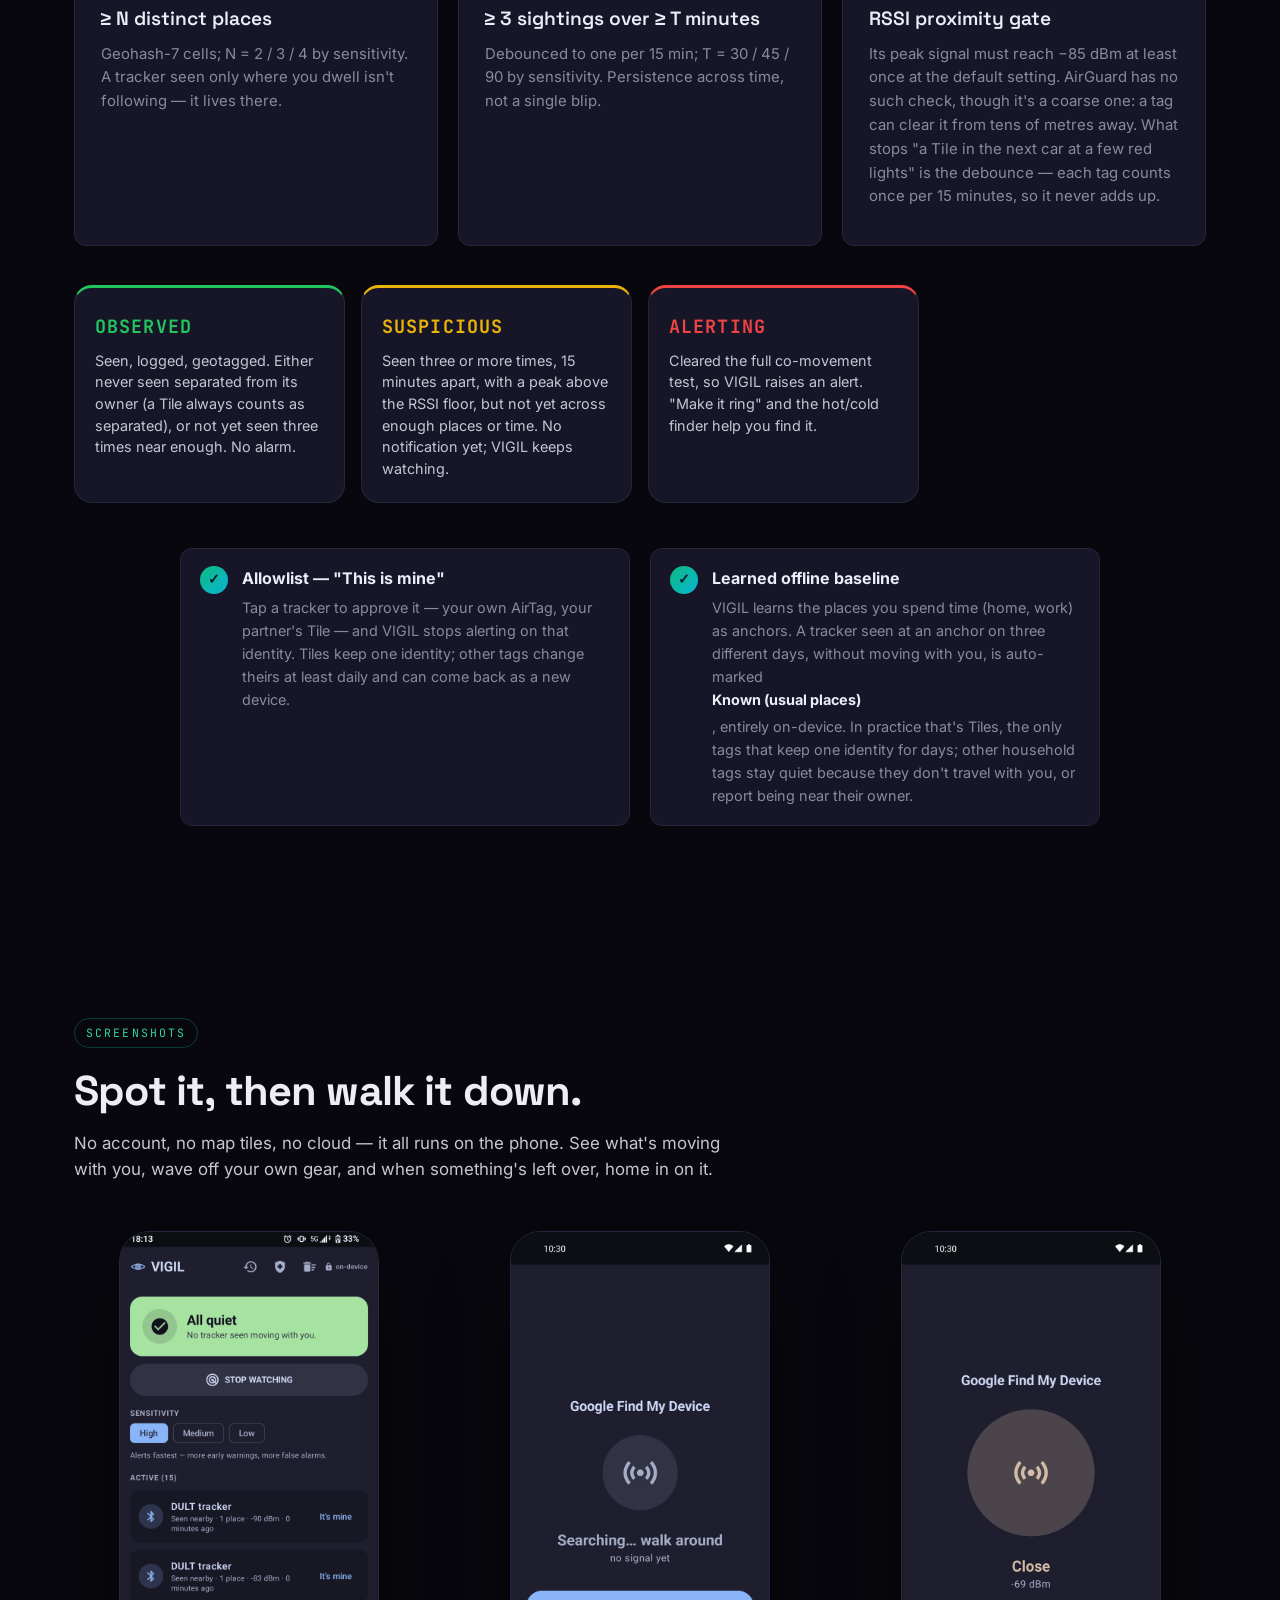
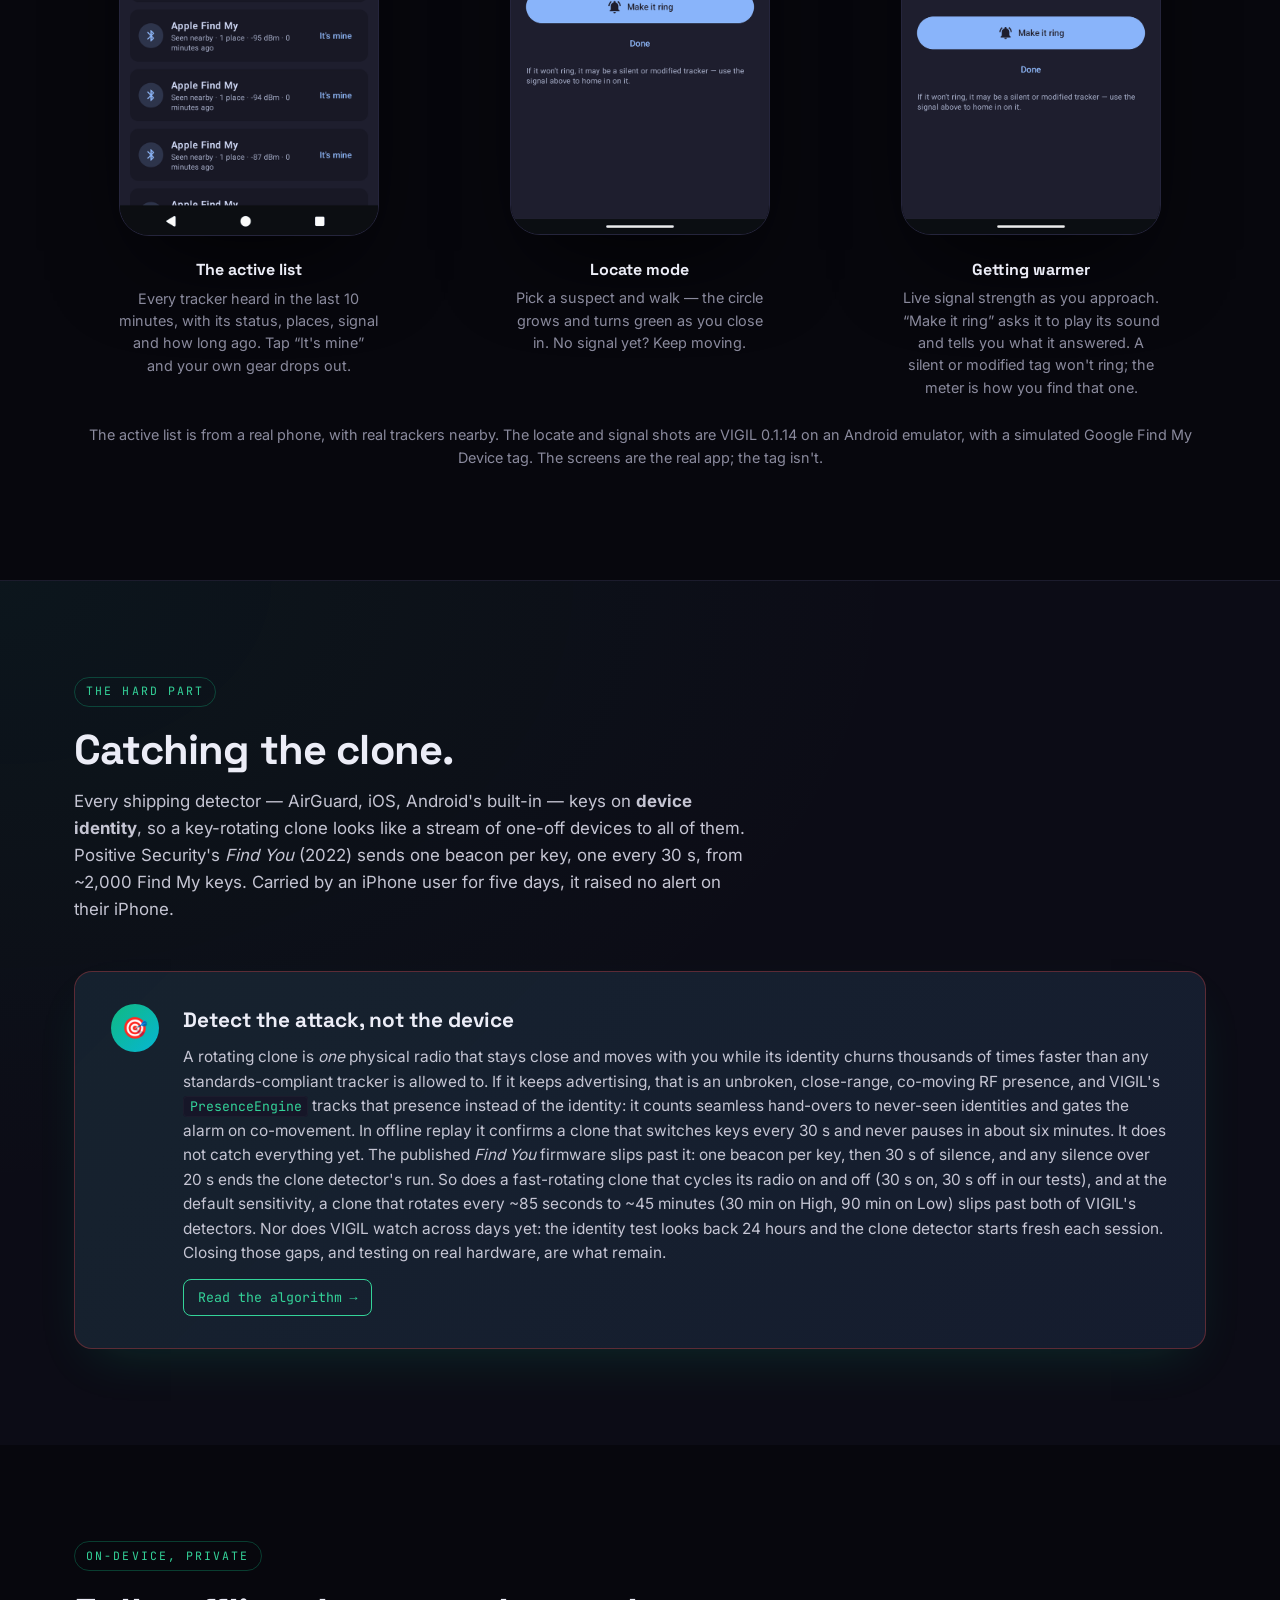
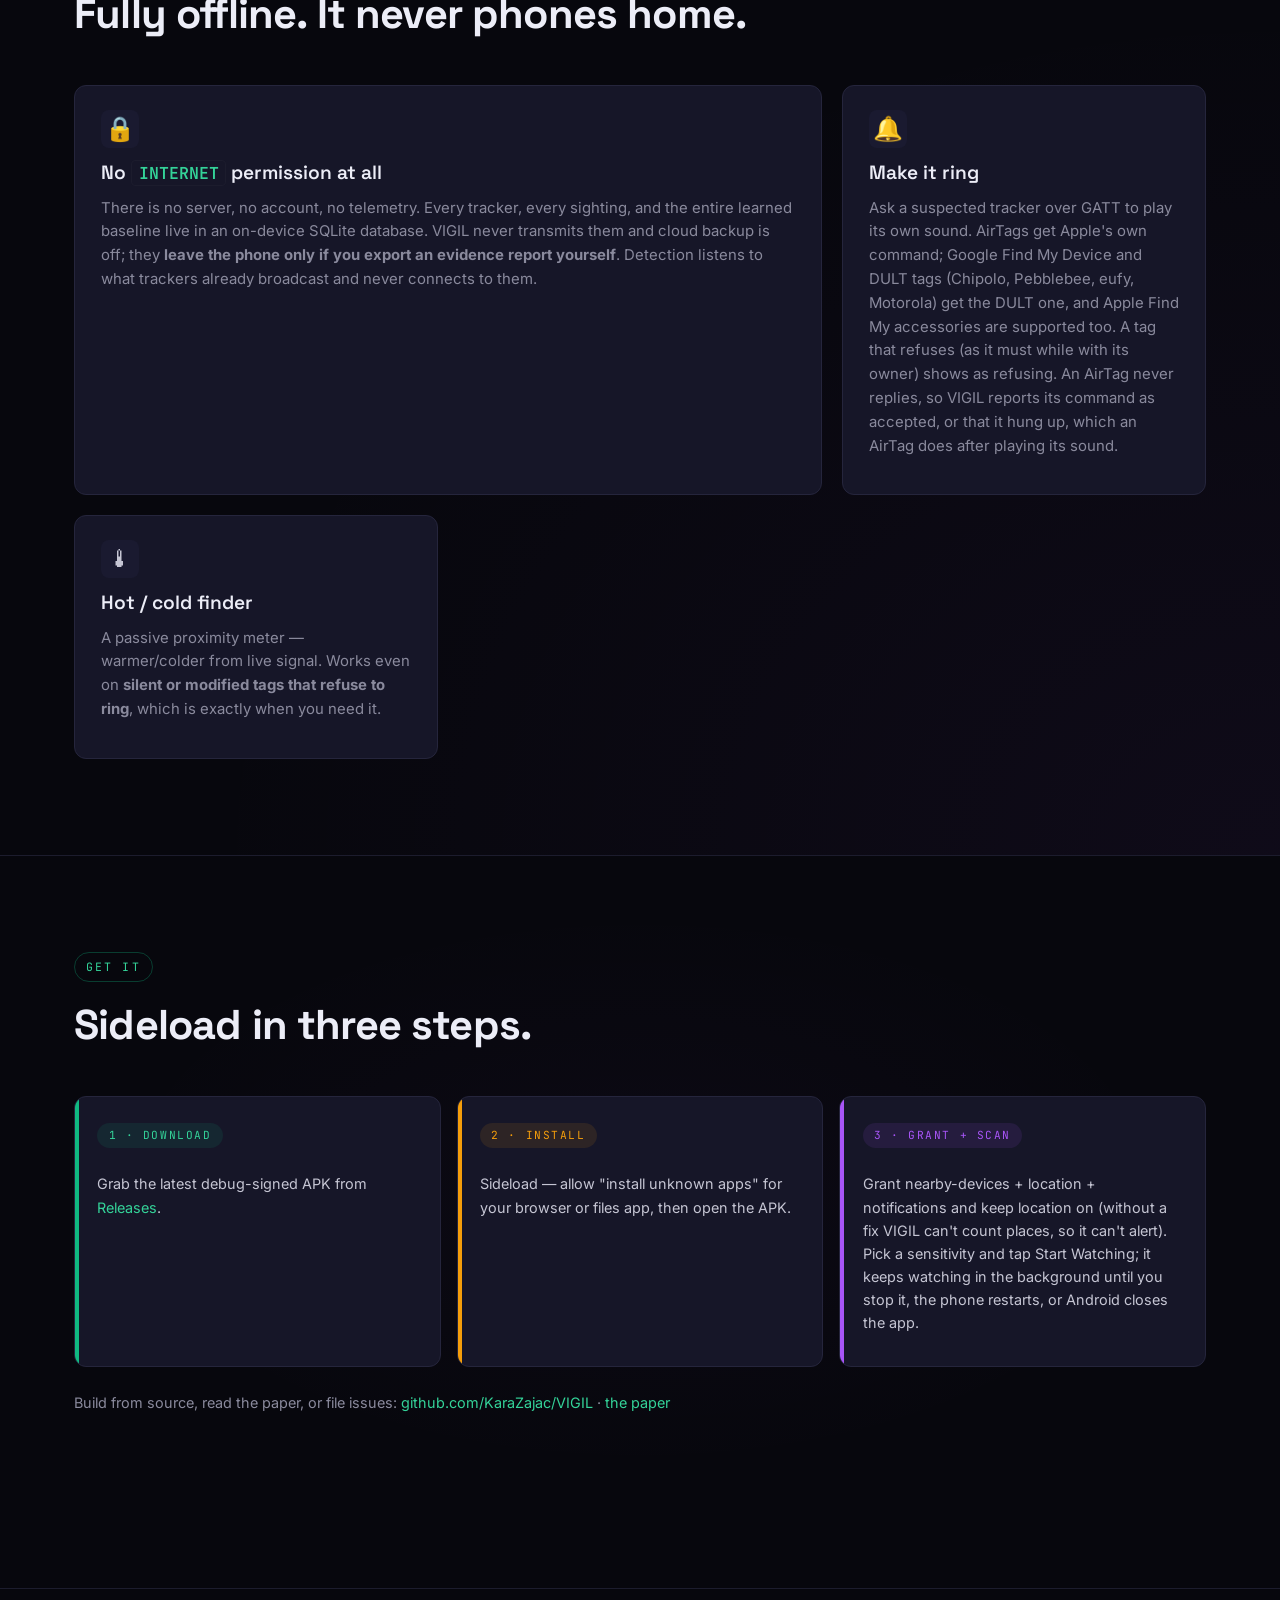
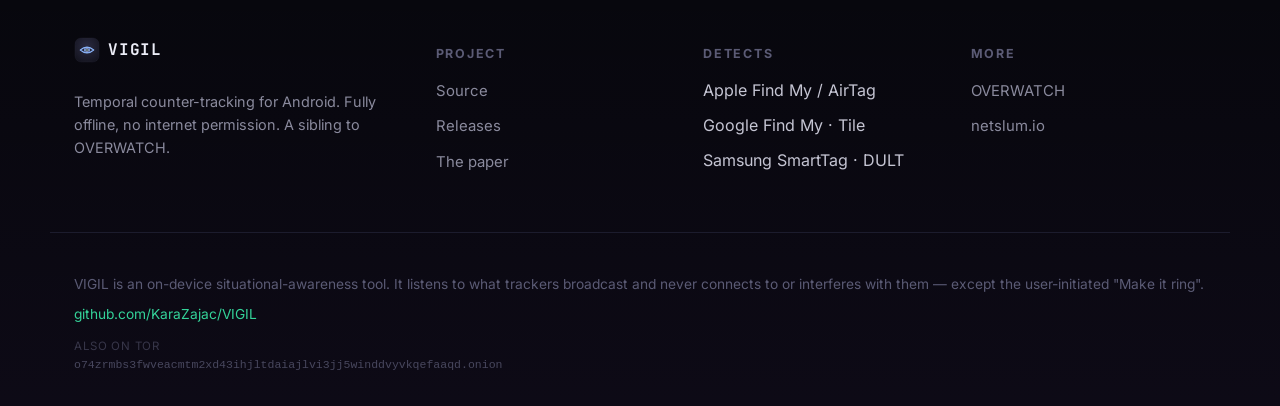
==== commit 8239d9b4: "site: the active list is a real phone again, on the current app Kara's phone at 18:13: "All quiet", " ====
--- a/docs/index.html
+++ b/docs/index.html
@@ -238,8 +238,8 @@
 
     <div class="shots">
       <figure class="shot">
-        <img class="phone" src="img/vigil-active.png" width="1096" height="2560"
-          alt="VIGIL active list (earlier build, on a real phone): an ACTIVE (6) list of nearby Apple Find My and Google Find My Device trackers, each showing places seen, signal in dBm, time since last seen, and an It's-mine button." loading="lazy">
+        <img class="phone" src="img/vigil-active.png?v=2" width="1096" height="2560"
+          alt="VIGIL main screen on a real phone, sensitivity set to High: an &quot;All quiet: No tracker seen moving with you&quot; card above an ACTIVE (15) list of nearby trackers, DULT and Apple Find My at the top, each reading Seen nearby, with places, signal in dBm, how long ago, and an It's-mine button." loading="lazy">
         <figcaption><strong>The active list</strong>Every tracker heard in the last 10 minutes, with its status, places, signal and how long ago. Tap &ldquo;It's mine&rdquo; and your own gear drops out.</figcaption>
       </figure>
       <figure class="shot">
@@ -253,7 +253,7 @@
         <figcaption><strong>Getting warmer</strong>Live signal strength as you approach. &ldquo;Make it ring&rdquo; asks it to play its sound and tells you what it answered. A silent or modified tag won't ring; the meter is how you find that one.</figcaption>
       </figure>
     </div>
-    <p class="tl-foot" style="text-align:center">The active list is from an earlier build on a real phone: the current app says &ldquo;All quiet&rdquo; where it said &ldquo;You're clear&rdquo;, and its header adds History and Safety buttons. The locate and signal shots are VIGIL 0.1.14 on an Android emulator, with a simulated Google Find My Device tag. The screens are the real app; the tag isn't.</p>
+    <p class="tl-foot" style="text-align:center">The active list is from a real phone, with real trackers nearby. The locate and signal shots are VIGIL 0.1.14 on an Android emulator, with a simulated Google Find My Device tag. The screens are the real app; the tag isn't.</p>
   </div>
 </section>
 
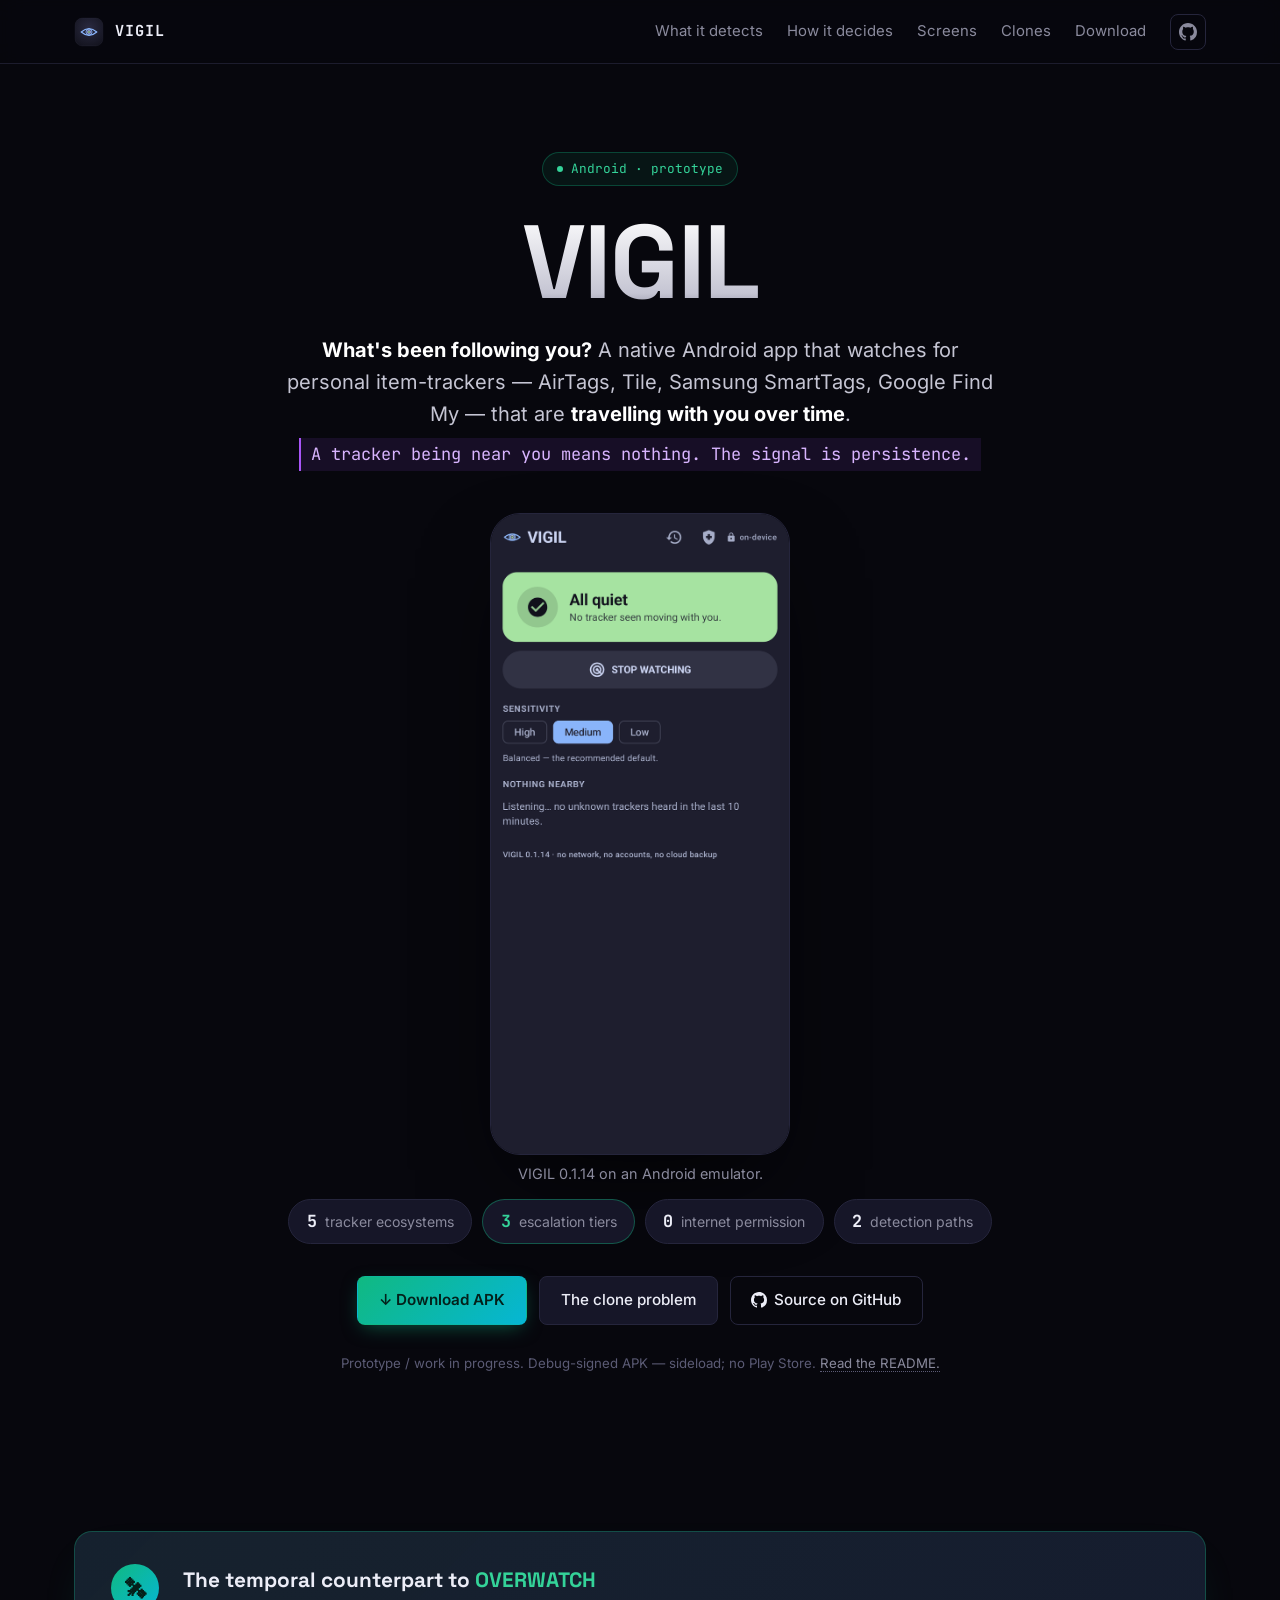
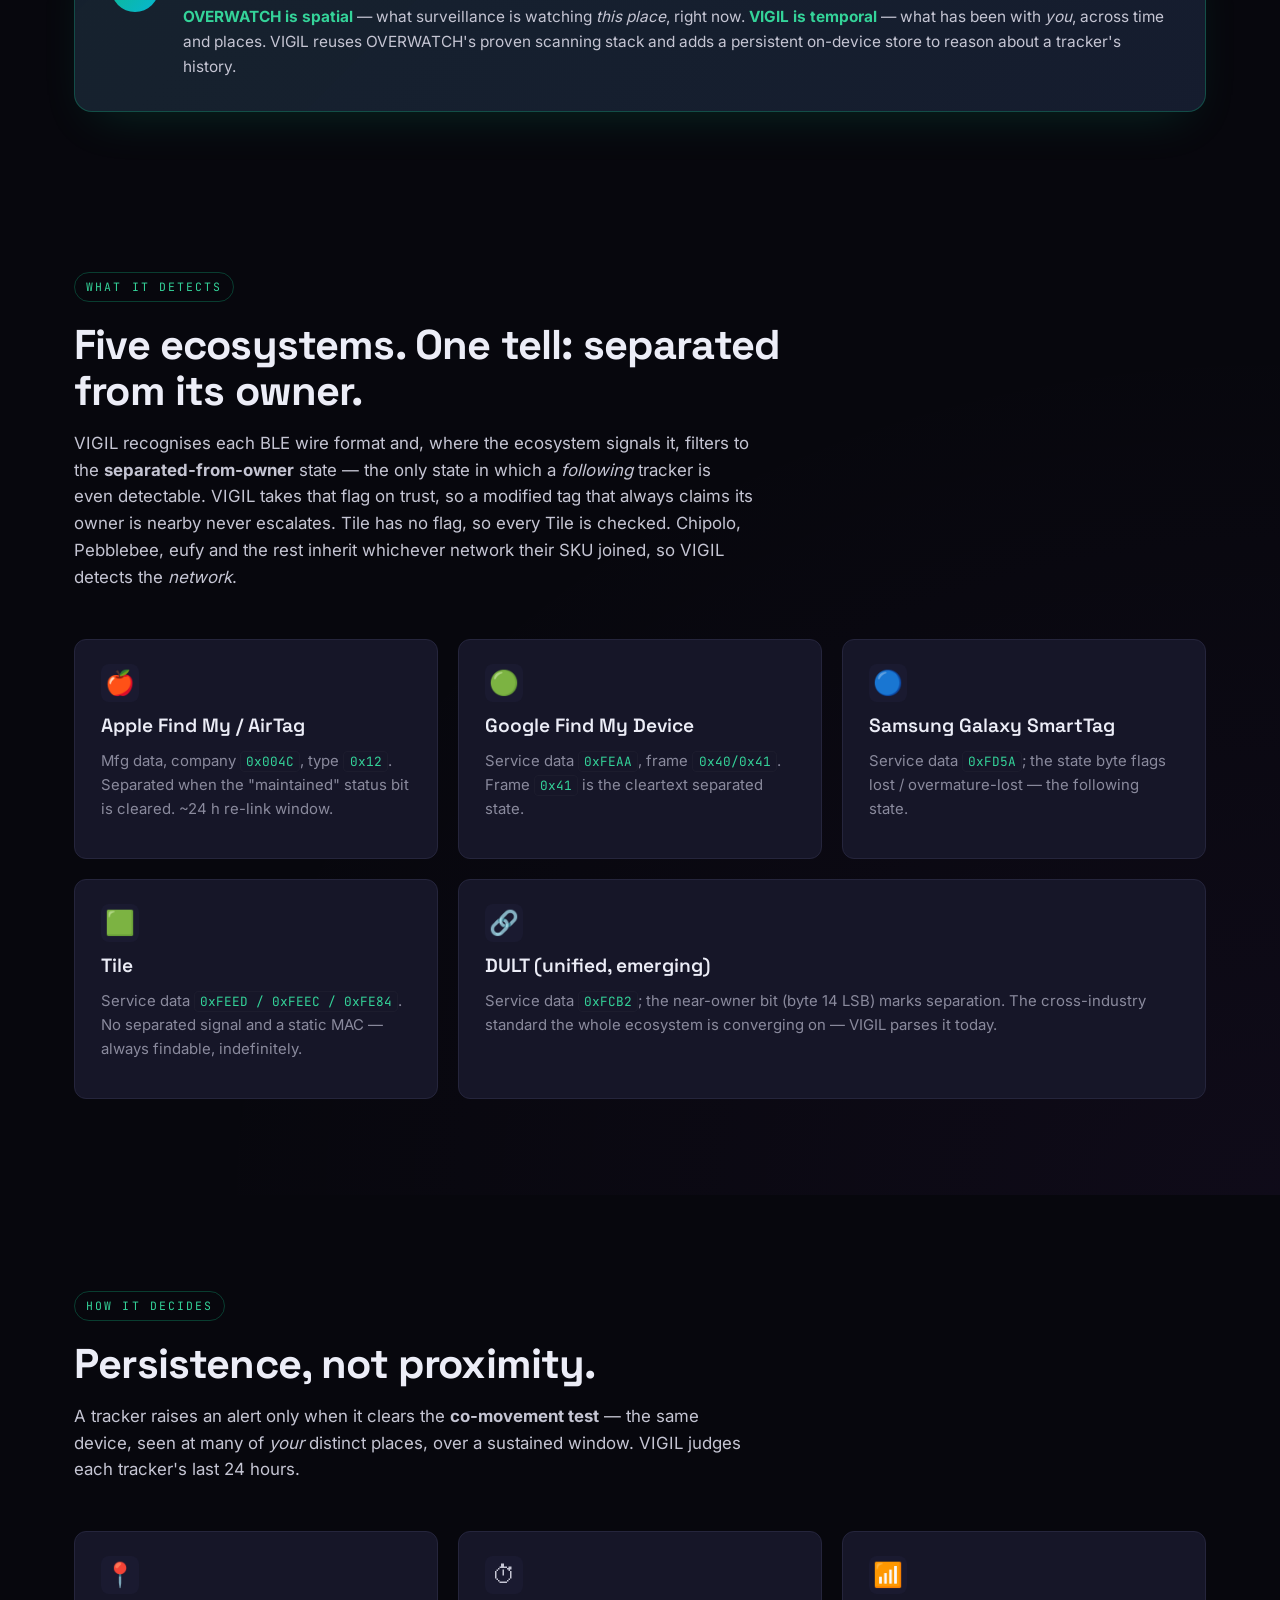
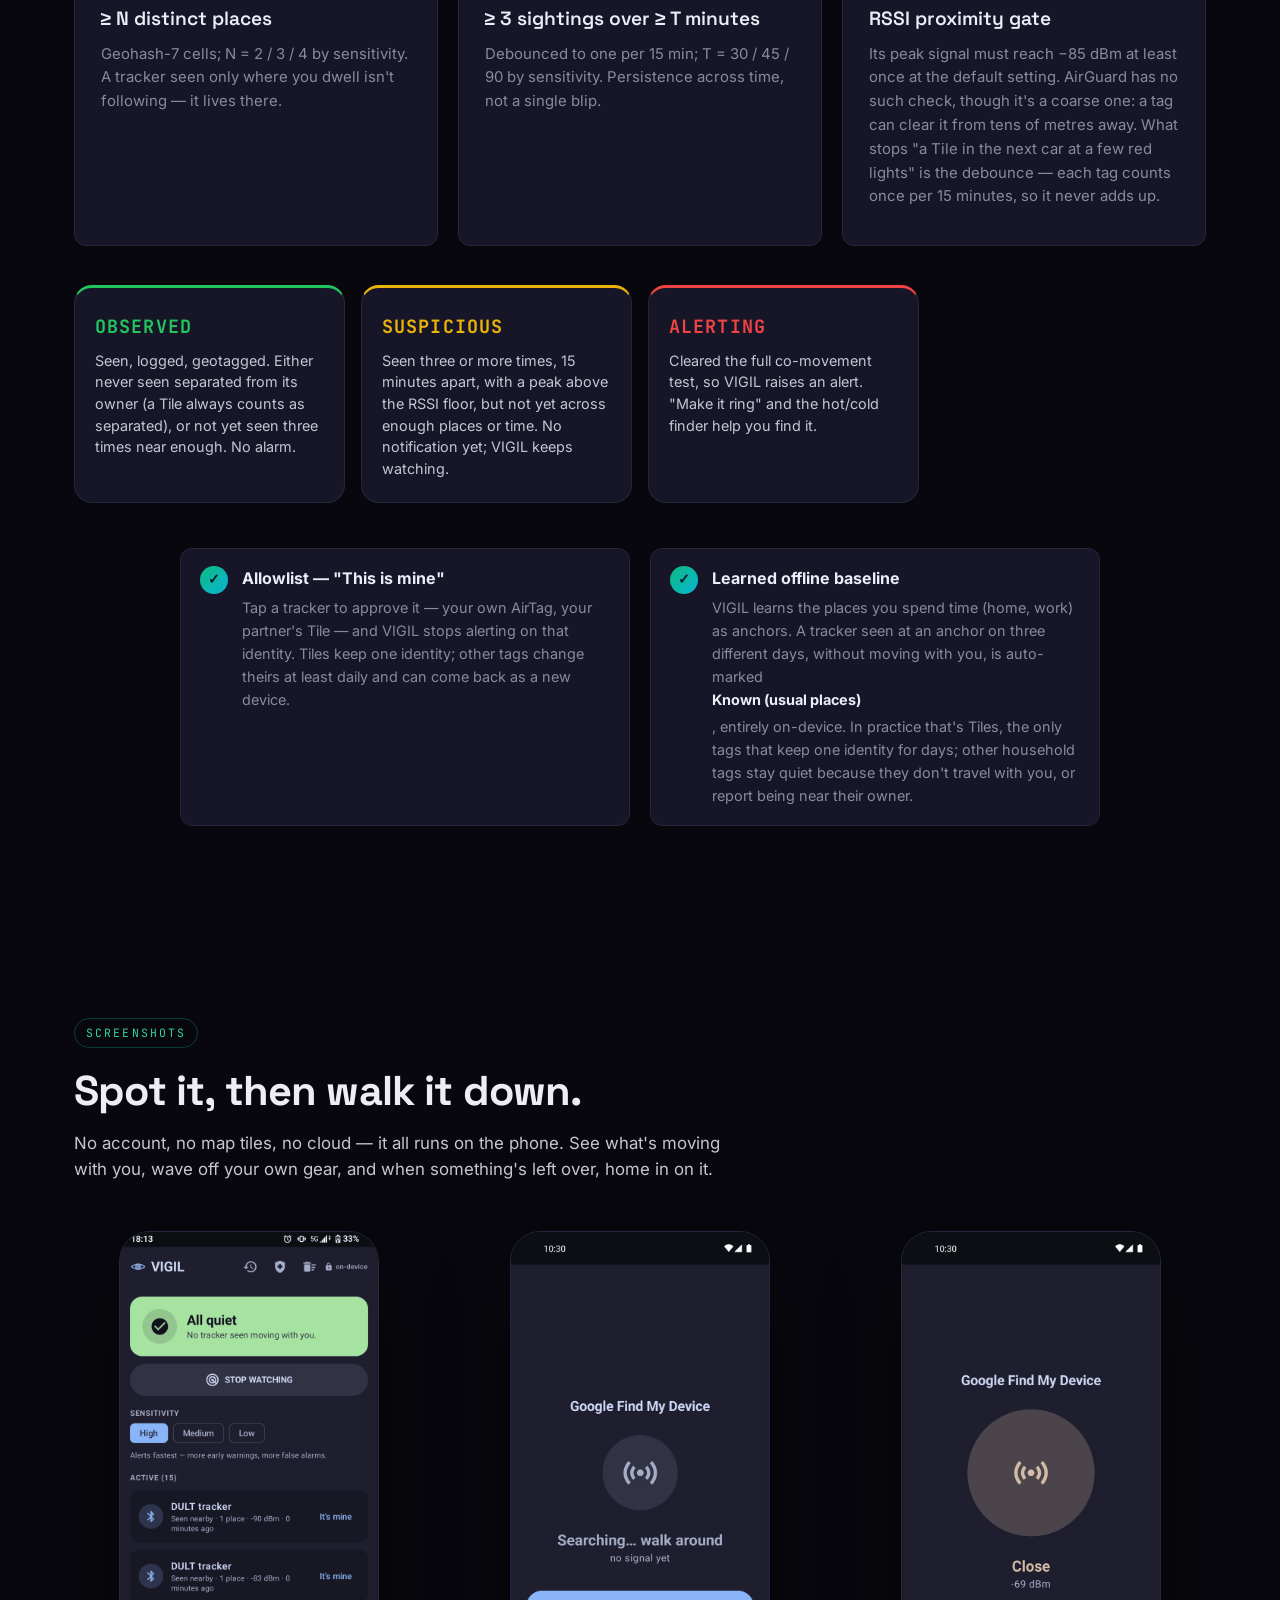
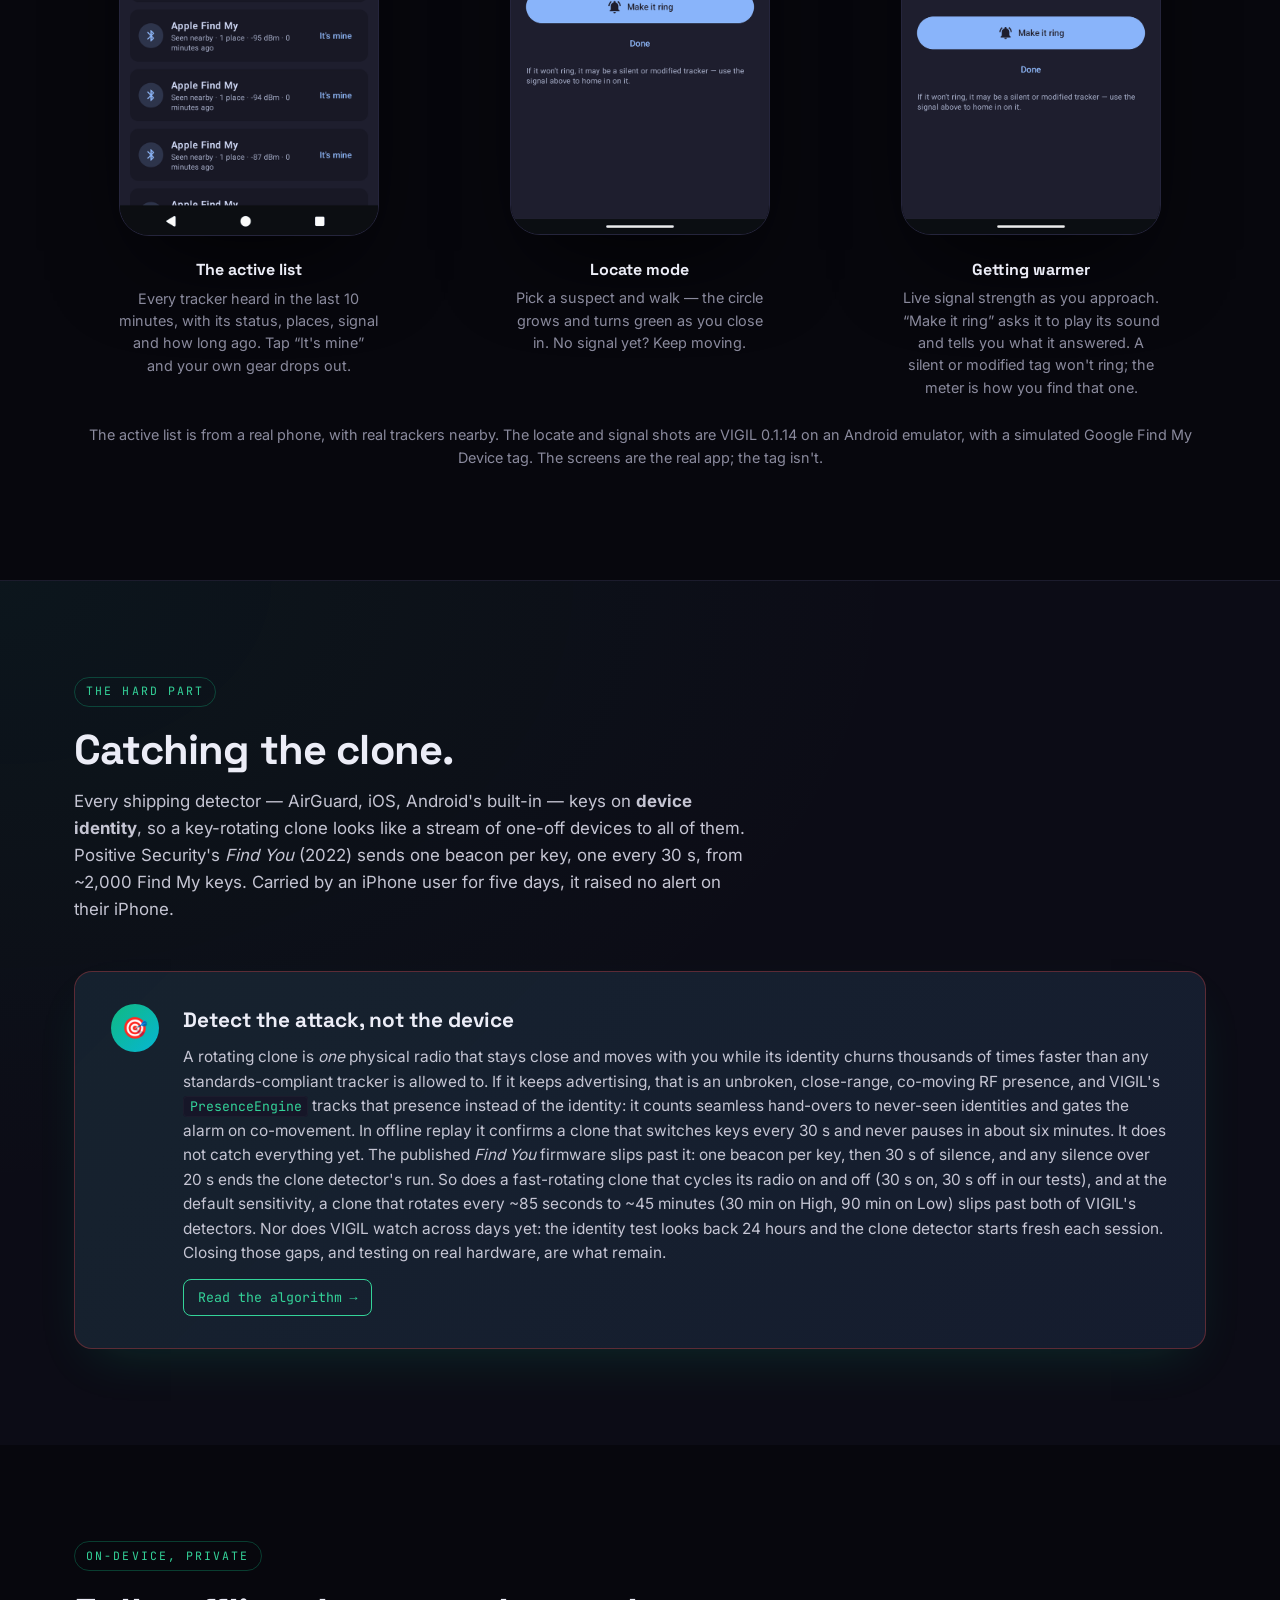
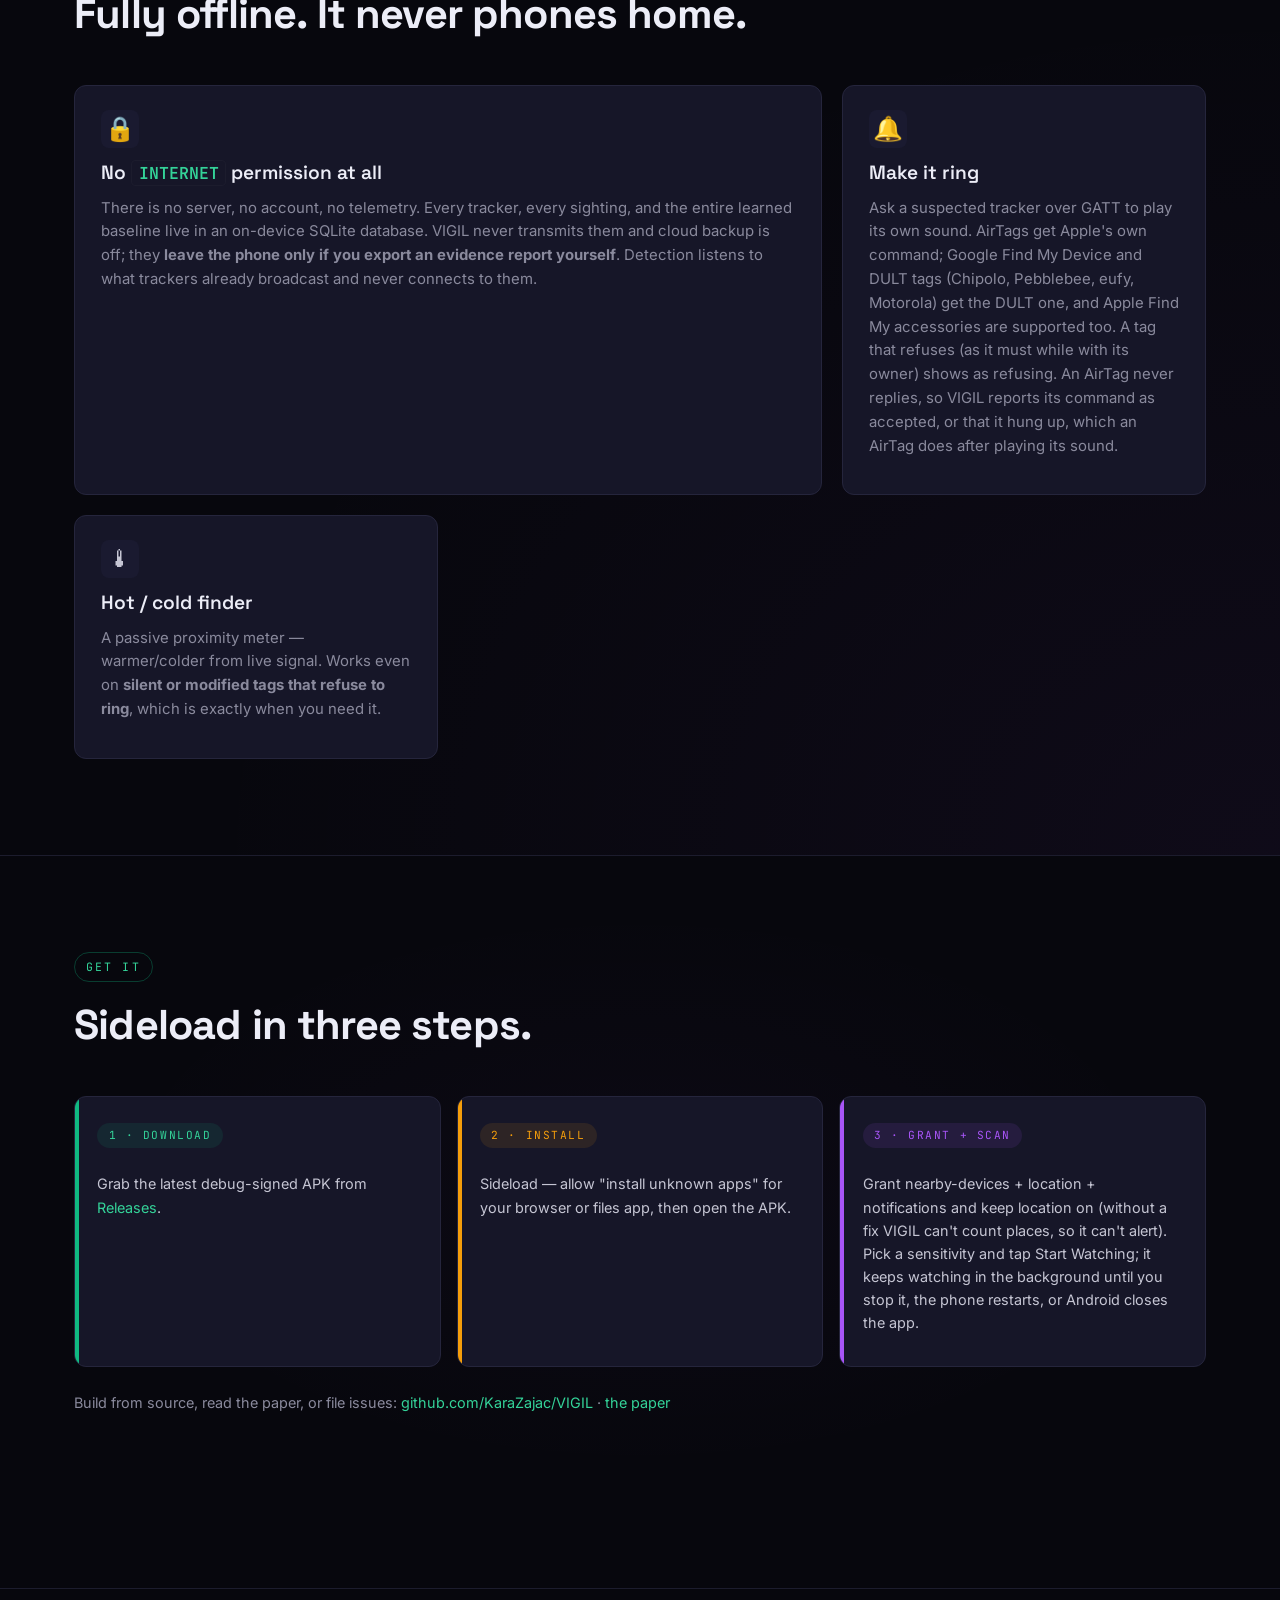
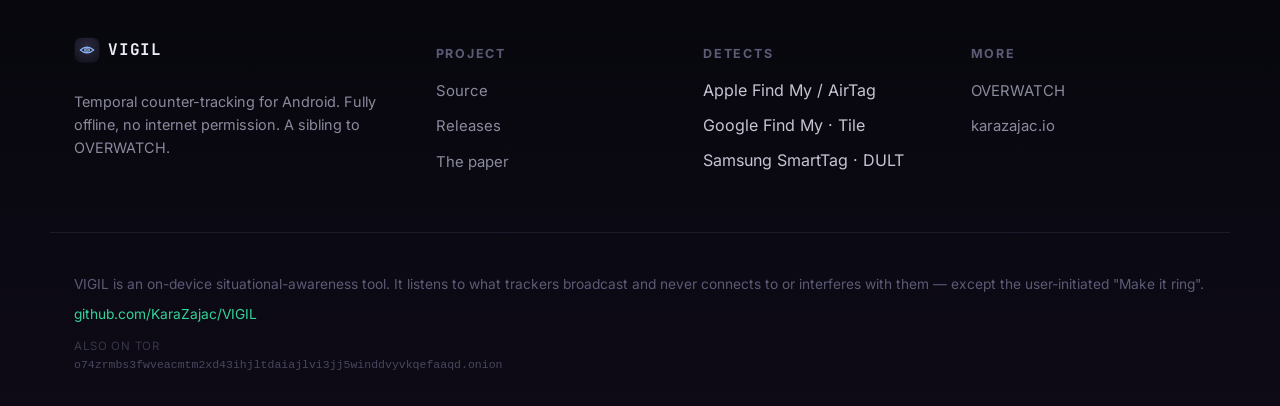
==== commit f22c438a: "docs: the site moves to vigil.karazajac.io The OVERWATCH links follow it to karazajac.io, the footer" ====
--- a/docs/index.html
+++ b/docs/index.html
@@ -8,12 +8,12 @@
 <meta property="og:title" content="VIGIL — what's been following you?">
 <meta property="og:description" content="Android app that flags AirTags, Tile, SmartTags & Find My trackers travelling WITH you over time, plus an experimental detector for key-rotating clones. Fully offline, no internet permission.">
 <meta property="og:type" content="website">
-<meta property="og:url" content="https://vigil.netslum.io/">
-<meta property="og:image" content="https://vigil.netslum.io/og.png?v=3">
+<meta property="og:url" content="https://vigil.karazajac.io/">
+<meta property="og:image" content="https://vigil.karazajac.io/og.png?v=3">
 <meta property="og:image:width" content="1200">
 <meta property="og:image:height" content="630">
 <meta name="twitter:card" content="summary_large_image">
-<meta name="twitter:image" content="https://vigil.netslum.io/og.png?v=3">
+<meta name="twitter:image" content="https://vigil.karazajac.io/og.png?v=3">
 <meta name="theme-color" content="#07070d">
 <link rel="icon" type="image/svg+xml" href="logo.svg">
 
@@ -100,7 +100,7 @@
     <div class="callout">
       <div class="callout-mark">🛰</div>
       <div>
-        <h3>The temporal counterpart to <a href="https://overwatch.netslum.io">OVERWATCH</a></h3>
+        <h3>The temporal counterpart to <a href="https://overwatch.karazajac.io">OVERWATCH</a></h3>
         <p>
           <strong>OVERWATCH is spatial</strong> — what surveillance is watching
           <em>this place</em>, right now. <strong>VIGIL is temporal</strong> —
@@ -400,8 +400,8 @@
     <div class="footer-col">
       <h4>More</h4>
       <ul>
-        <li><a href="https://overwatch.netslum.io">OVERWATCH</a></li>
-        <li><a href="https://netslum.io">netslum.io</a></li>
+        <li><a href="https://overwatch.karazajac.io">OVERWATCH</a></li>
+        <li><a href="https://karazajac.io/projects/">karazajac.io</a></li>
       </ul>
     </div>
   </div>
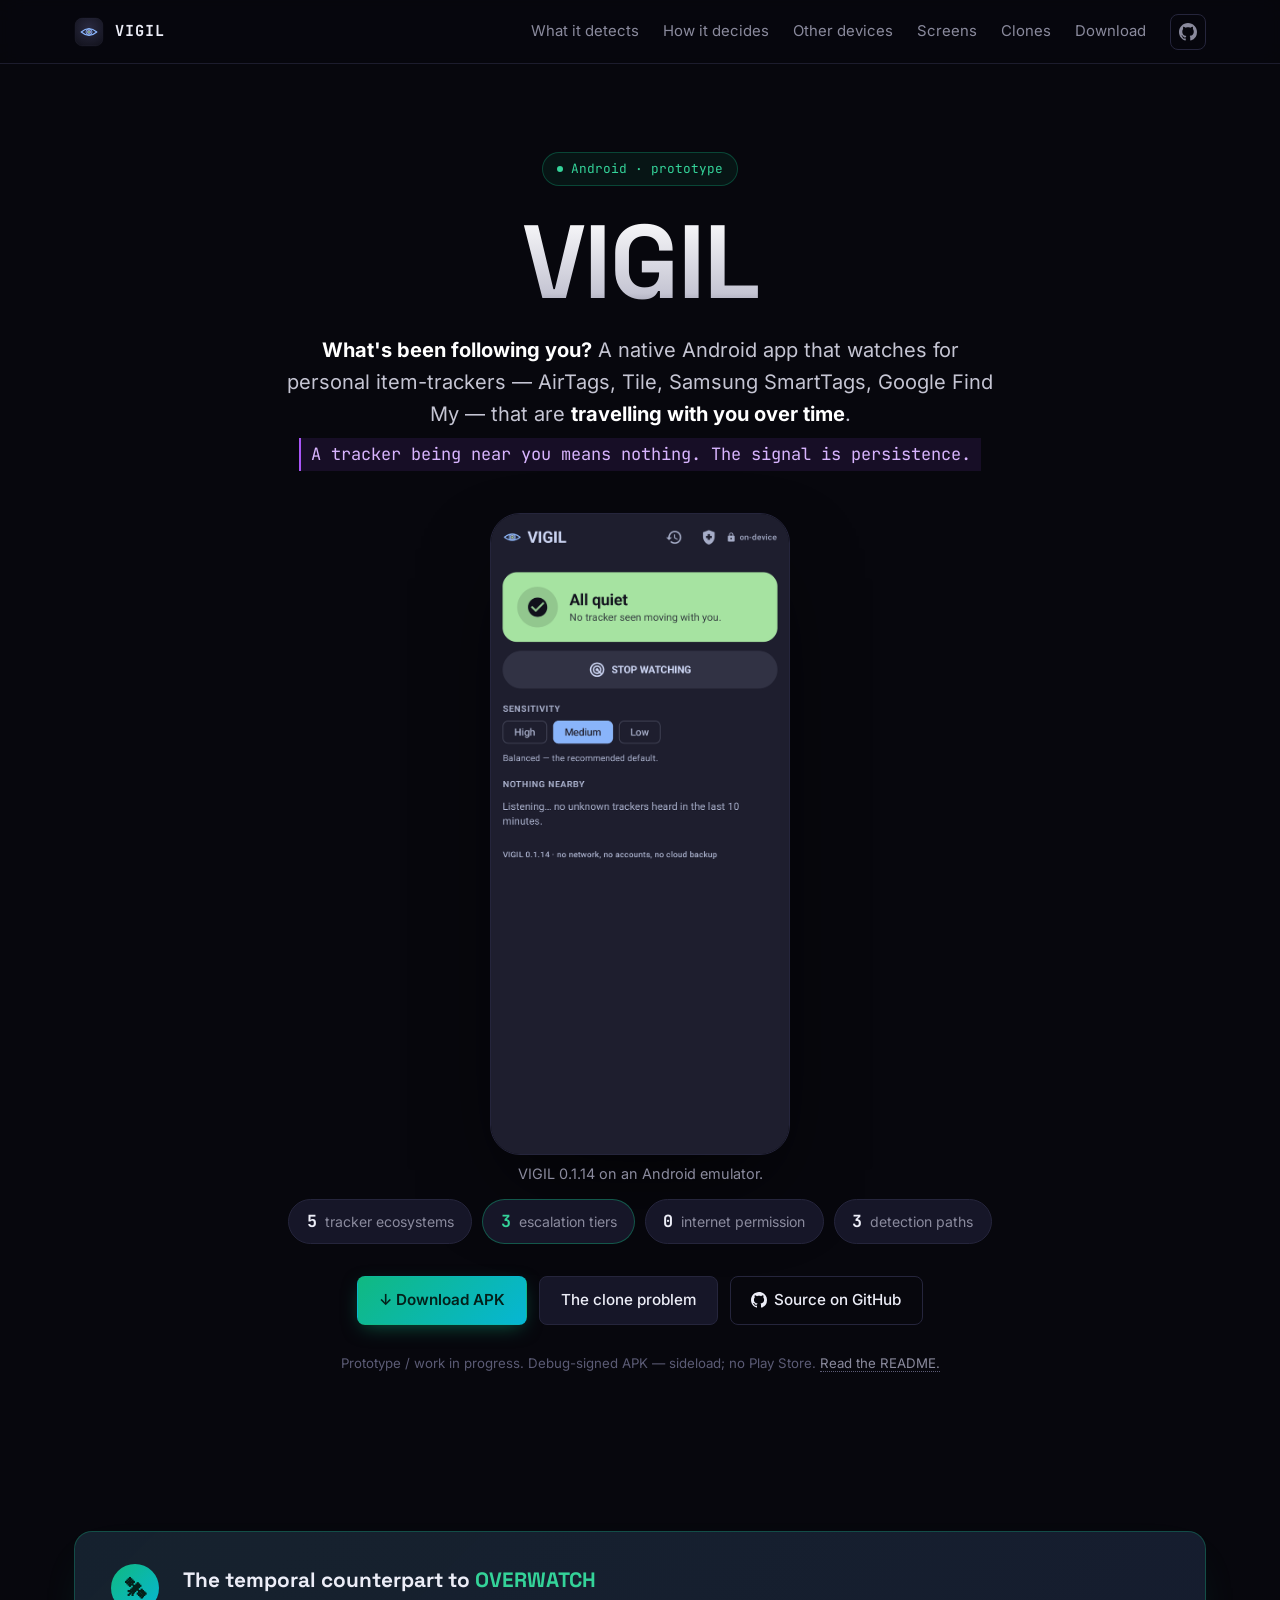
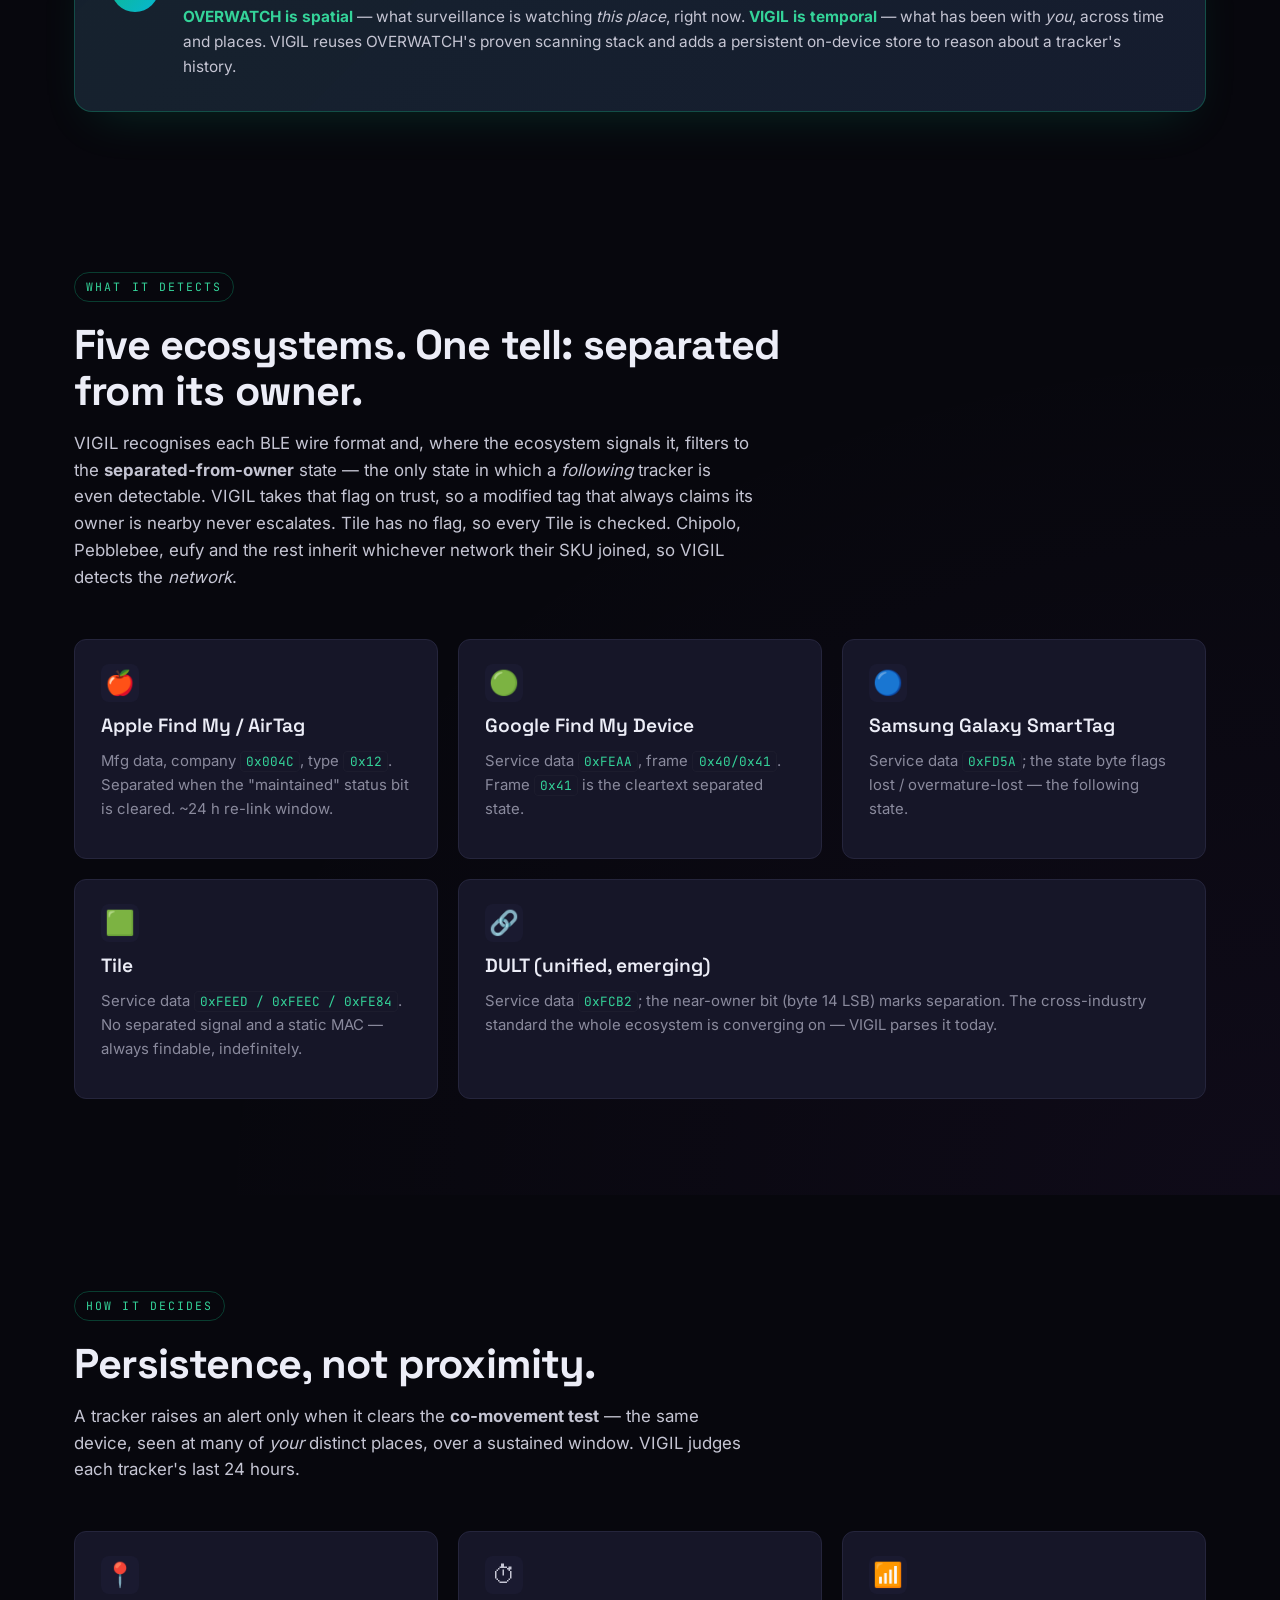
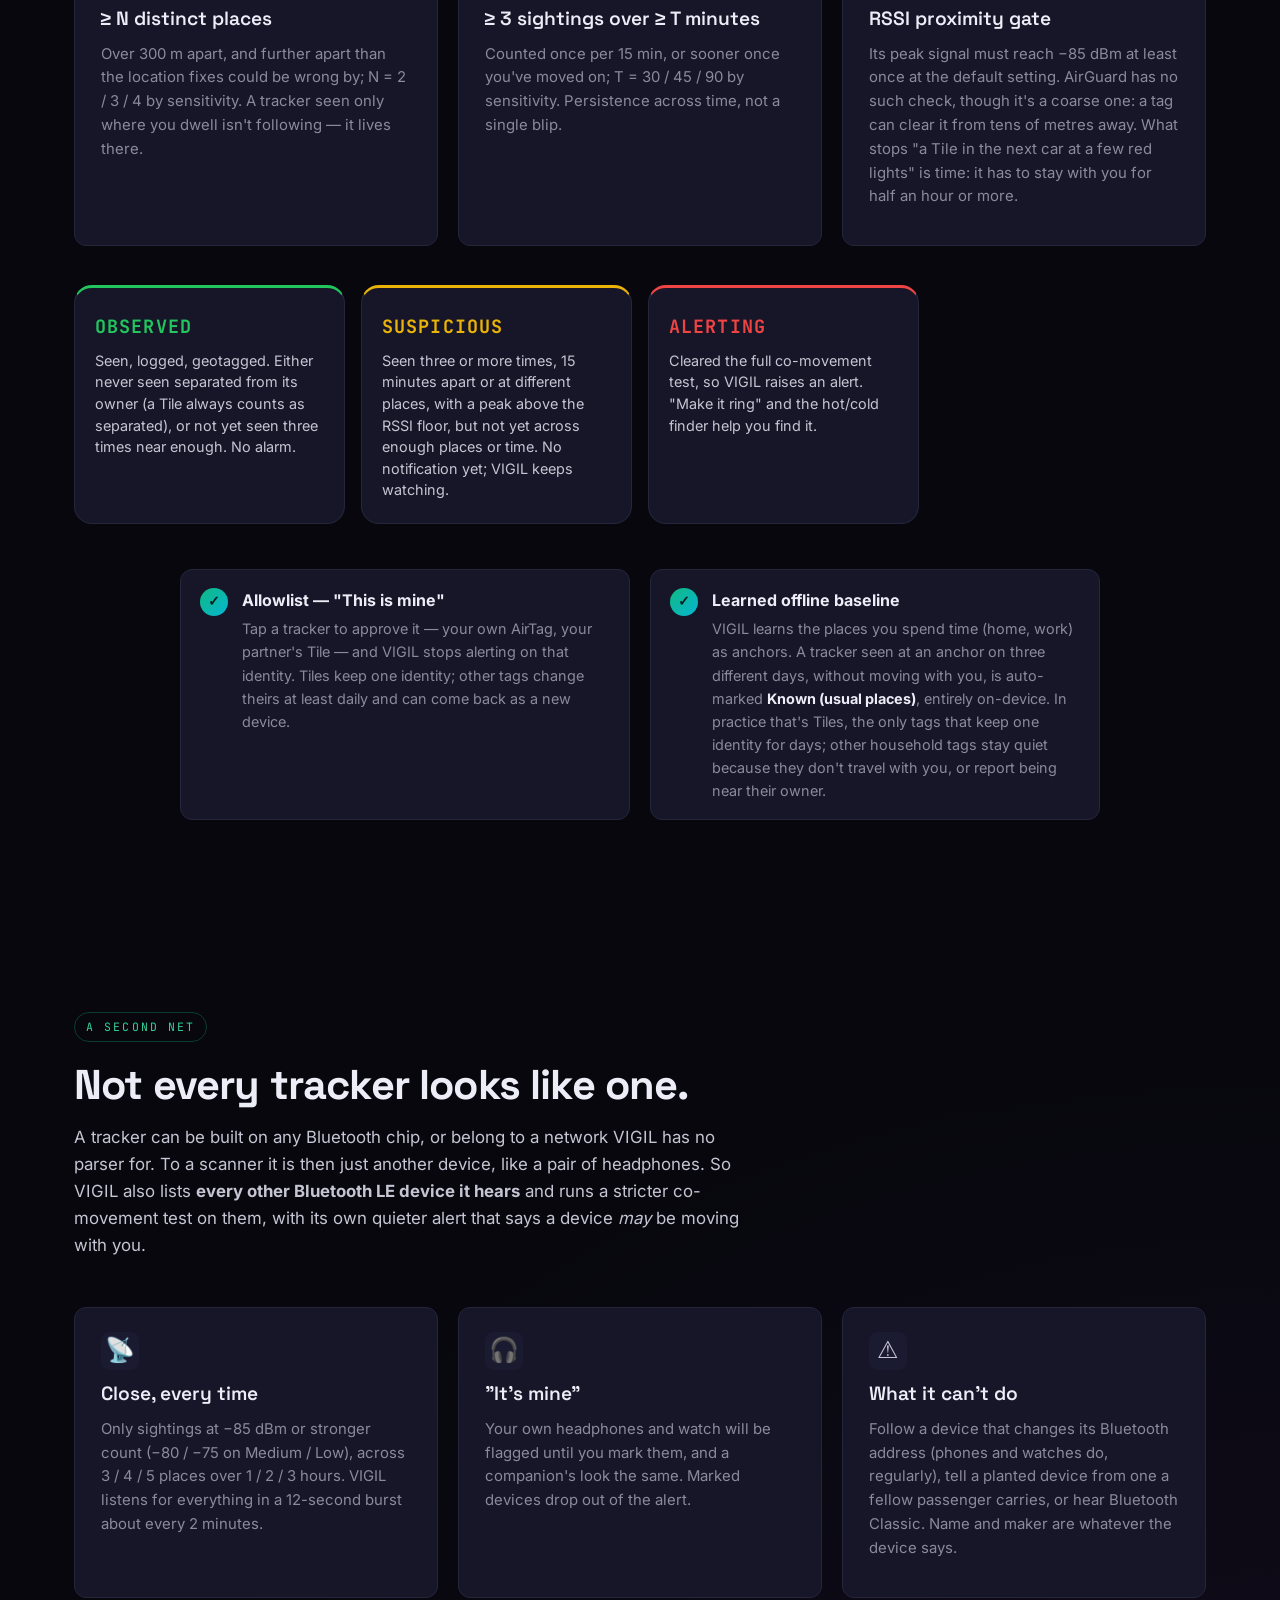
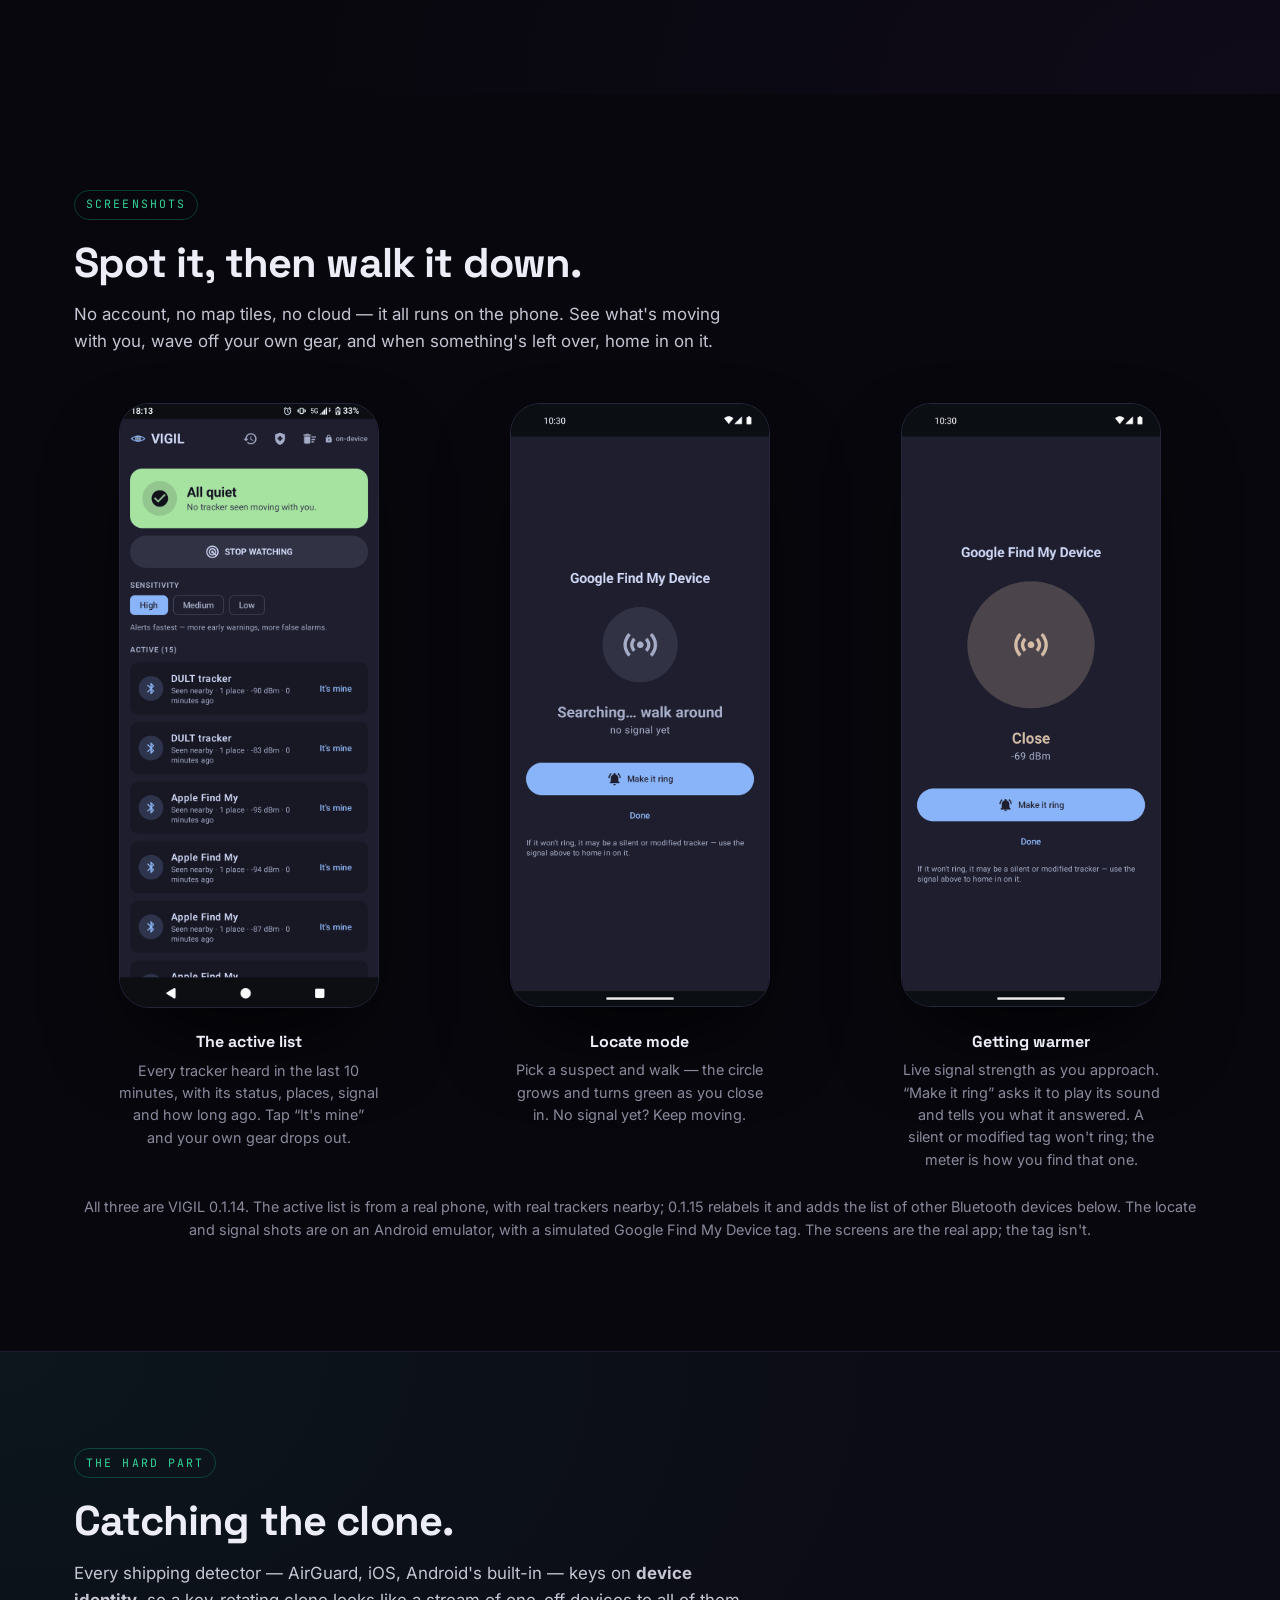
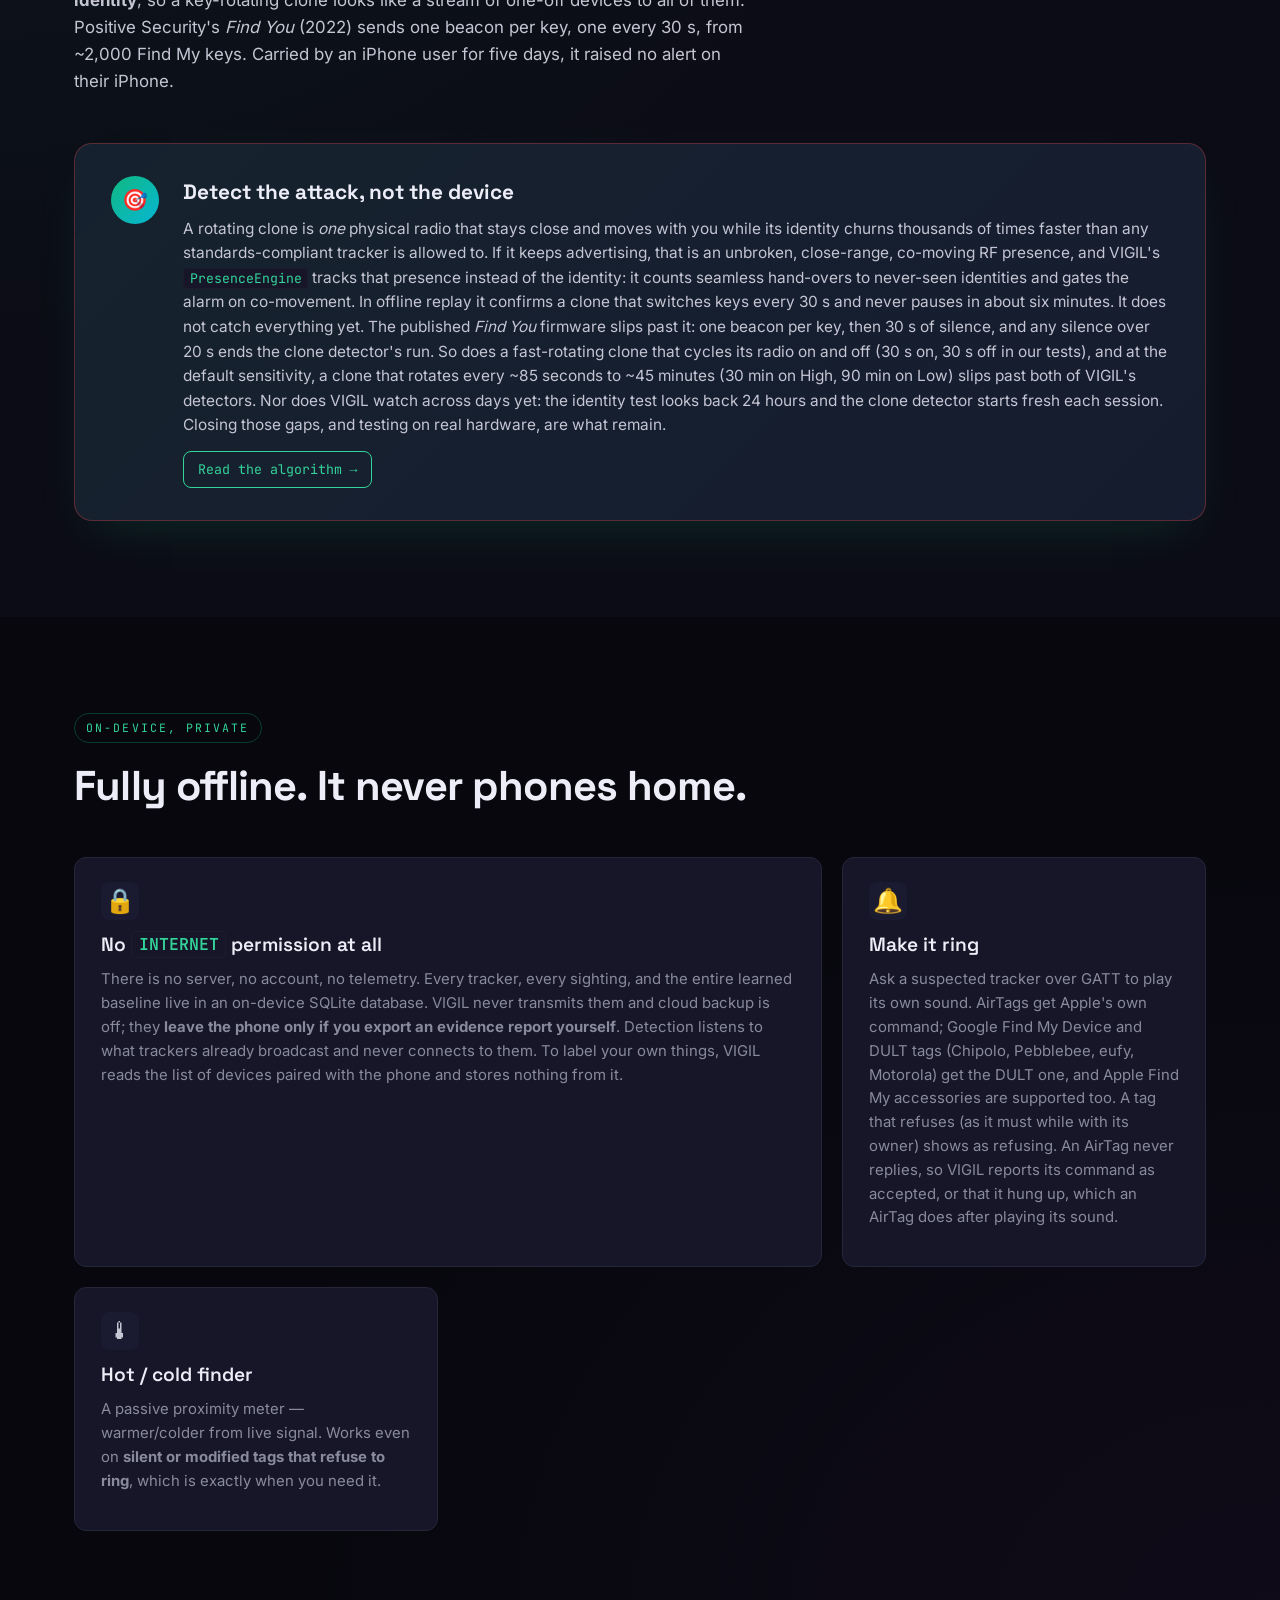
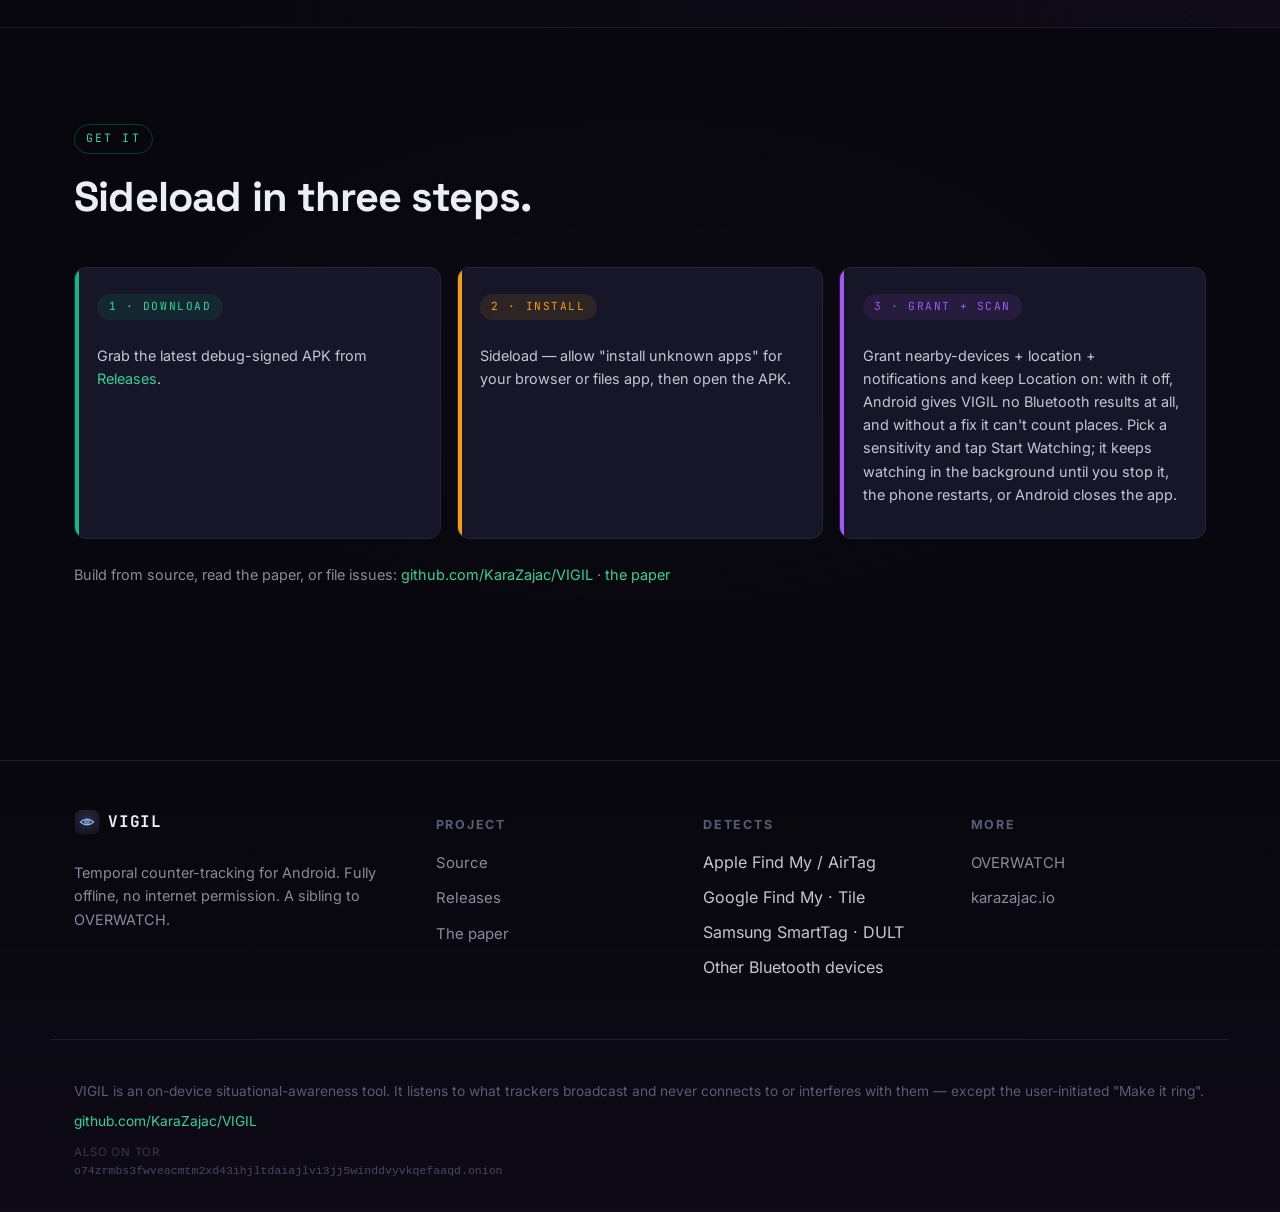
==== commit 57ff7da2: "docs: paper v0.4 and site for 0.1.15 Paper: the tracker test's new places and counting, with what th" ====
--- a/docs/index.html
+++ b/docs/index.html
@@ -18,7 +18,7 @@
 <link rel="icon" type="image/svg+xml" href="logo.svg">
 
 
-<link rel="stylesheet" href="style.css?v=2">
+<link rel="stylesheet" href="style.css?v=3">
 </head>
 <body>
 
@@ -37,6 +37,7 @@
     <div class="nav-links">
       <a href="#detects">What it detects</a>
       <a href="#decides">How it decides</a>
+      <a href="#others">Other devices</a>
       <a href="#screens">Screens</a>
       <a href="#clones">Clones</a>
       <a href="#download">Download</a>
@@ -76,7 +77,7 @@
       <div class="stat-chip"><span class="num" data-target="5">0</span><span>tracker ecosystems</span></div>
       <div class="stat-chip stat-vfy"><span class="num" data-target="3">0</span><span>escalation tiers</span></div>
       <div class="stat-chip"><span class="num" data-target="0">0</span><span>internet permission</span></div>
-      <div class="stat-chip"><span class="num" data-target="2">0</span><span>detection paths</span></div>
+      <div class="stat-chip"><span class="num" data-target="3">0</span><span>detection paths</span></div>
     </div>
 
     <div class="cta-row">
@@ -175,17 +176,17 @@
       <article class="bento-card">
         <div class="bento-icon">📍</div>
         <h3>≥ N distinct places</h3>
-        <p>Geohash-7 cells; N = 2 / 3 / 4 by sensitivity. A tracker seen only where you dwell isn't following — it lives there.</p>
+        <p>Over 300 m apart, and further apart than the location fixes could be wrong by; N = 2 / 3 / 4 by sensitivity. A tracker seen only where you dwell isn't following — it lives there.</p>
       </article>
       <article class="bento-card">
         <div class="bento-icon">⏱</div>
         <h3>≥ 3 sightings over ≥ T minutes</h3>
-        <p>Debounced to one per 15 min; T = 30 / 45 / 90 by sensitivity. Persistence across time, not a single blip.</p>
+        <p>Counted once per 15 min, or sooner once you've moved on; T = 30 / 45 / 90 by sensitivity. Persistence across time, not a single blip.</p>
       </article>
       <article class="bento-card">
         <div class="bento-icon">📶</div>
         <h3>RSSI proximity gate</h3>
-        <p>Its peak signal must reach −85 dBm at least once at the default setting. AirGuard has no such check, though it's a coarse one: a tag can clear it from tens of metres away. What stops "a Tile in the next car at a few red lights" is the debounce — each tag counts once per 15 minutes, so it never adds up.</p>
+        <p>Its peak signal must reach −85 dBm at least once at the default setting. AirGuard has no such check, though it's a coarse one: a tag can clear it from tens of metres away. What stops "a Tile in the next car at a few red lights" is time: it has to stay with you for half an hour or more.</p>
       </article>
     </div>
 
@@ -196,7 +197,7 @@
       </div>
       <div class="tier tier-yellow">
         <div class="tier-name" style="font-size:1.15rem">SUSPICIOUS</div>
-        <p>Seen three or more times, 15 minutes apart, with a peak above the RSSI floor, but not yet across enough places or time. No notification yet; VIGIL keeps watching.</p>
+        <p>Seen three or more times, 15 minutes apart or at different places, with a peak above the RSSI floor, but not yet across enough places or time. No notification yet; VIGIL keeps watching.</p>
       </div>
       <div class="tier tier-red">
         <div class="tier-name" style="font-size:1.15rem">ALERTING</div>
@@ -225,6 +226,40 @@
   </div>
 </section>
 
+<!-- ──────────────── OTHER DEVICES ──────────────── -->
+<section id="others" class="section section-bento reveal">
+  <div class="container">
+    <div class="section-head">
+      <span class="section-tag">a second net</span>
+      <h2>Not every tracker looks like one.</h2>
+      <p class="lead">A tracker can be built on any Bluetooth chip, or belong to a
+      network VIGIL has no parser for. To a scanner it is then just another
+      device, like a pair of headphones. So VIGIL also lists
+      <strong>every other Bluetooth LE device it hears</strong> and runs a
+      stricter co-movement test on them, with its own quieter alert that says a
+      device <em>may</em> be moving with you.</p>
+    </div>
+
+    <div class="bento">
+      <article class="bento-card">
+        <div class="bento-icon">📡</div>
+        <h3>Close, every time</h3>
+        <p>Only sightings at −85 dBm or stronger count (−80 / −75 on Medium / Low), across 3 / 4 / 5 places over 1 / 2 / 3 hours. VIGIL listens for everything in a 12-second burst about every 2 minutes.</p>
+      </article>
+      <article class="bento-card">
+        <div class="bento-icon">🎧</div>
+        <h3>"It's mine"</h3>
+        <p>Your own headphones and watch will be flagged until you mark them, and a companion's look the same. Marked devices drop out of the alert.</p>
+      </article>
+      <article class="bento-card">
+        <div class="bento-icon">⚠</div>
+        <h3>What it can't do</h3>
+        <p>Follow a device that changes its Bluetooth address (phones and watches do, regularly), tell a planted device from one a fellow passenger carries, or hear Bluetooth Classic. Name and maker are whatever the device says.</p>
+      </article>
+    </div>
+  </div>
+</section>
+
 <!-- ──────────────── SCREENSHOTS ──────────────── -->
 <section id="screens" class="section reveal">
   <div class="container">
@@ -253,7 +288,7 @@
         <figcaption><strong>Getting warmer</strong>Live signal strength as you approach. &ldquo;Make it ring&rdquo; asks it to play its sound and tells you what it answered. A silent or modified tag won't ring; the meter is how you find that one.</figcaption>
       </figure>
     </div>
-    <p class="tl-foot" style="text-align:center">The active list is from a real phone, with real trackers nearby. The locate and signal shots are VIGIL 0.1.14 on an Android emulator, with a simulated Google Find My Device tag. The screens are the real app; the tag isn't.</p>
+    <p class="tl-foot" style="text-align:center">All three are VIGIL 0.1.14. The active list is from a real phone, with real trackers nearby; 0.1.15 relabels it and adds the list of other Bluetooth devices below. The locate and signal shots are on an Android emulator, with a simulated Google Find My Device tag. The screens are the real app; the tag isn't.</p>
   </div>
 </section>
 
@@ -321,7 +356,9 @@
           database. VIGIL never transmits them and cloud backup is off; they
           <strong>leave the phone only if you export an evidence report
           yourself</strong>. Detection listens to what trackers already
-          broadcast and never connects to them.
+          broadcast and never connects to them. To label your own things,
+          VIGIL reads the list of devices paired with the phone and stores
+          nothing from it.
         </p>
       </article>
       <article class="bento-card">
@@ -356,7 +393,7 @@
       </div>
       <div class="tl-col tl-next">
         <div class="tl-tag">3 · grant + scan</div>
-        <ul><li>Grant nearby-devices + location + notifications and keep location on (without a fix VIGIL can't count places, so it can't alert). Pick a sensitivity and tap Start Watching; it keeps watching in the background until you stop it, the phone restarts, or Android closes the app.</li></ul>
+        <ul><li>Grant nearby-devices + location + notifications and keep Location on: with it off, Android gives VIGIL no Bluetooth results at all, and without a fix it can't count places. Pick a sensitivity and tap Start Watching; it keeps watching in the background until you stop it, the phone restarts, or Android closes the app.</li></ul>
       </div>
     </div>
     <p class="tl-foot">
@@ -395,6 +432,7 @@
         <li>Apple Find My / AirTag</li>
         <li>Google Find My · Tile</li>
         <li>Samsung SmartTag · DULT</li>
+        <li>Other Bluetooth devices</li>
       </ul>
     </div>
     <div class="footer-col">
--- a/docs/style.css
+++ b/docs/style.css
@@ -252,7 +252,9 @@
   border-color: var(--accent);
 }
 
-@media (max-width: 720px) {
+.nav-links a { white-space: nowrap; }
+/* Six section links need about 920 px on one line; below that only GitHub stays. */
+@media (max-width: 920px) {
   .nav-links a:not(.nav-github) { display: none; }
 }
 
@@ -630,6 +632,8 @@
 }
 .annotation strong { color: var(--text); display: block; margin-bottom: 0.25rem; }
 .annotation p { margin: 0; color: var(--text-muted); font-size: 0.9rem; }
+/* Bold inside the text stays inline; only the annotation's title is a block. */
+.annotation p strong { display: inline; margin: 0; }
 @media (max-width: 700px) {
   .explain-annotations { grid-template-columns: 1fr; }
   .terminal-body { font-size: 0.78rem; padding: 1rem 1.1rem; }
